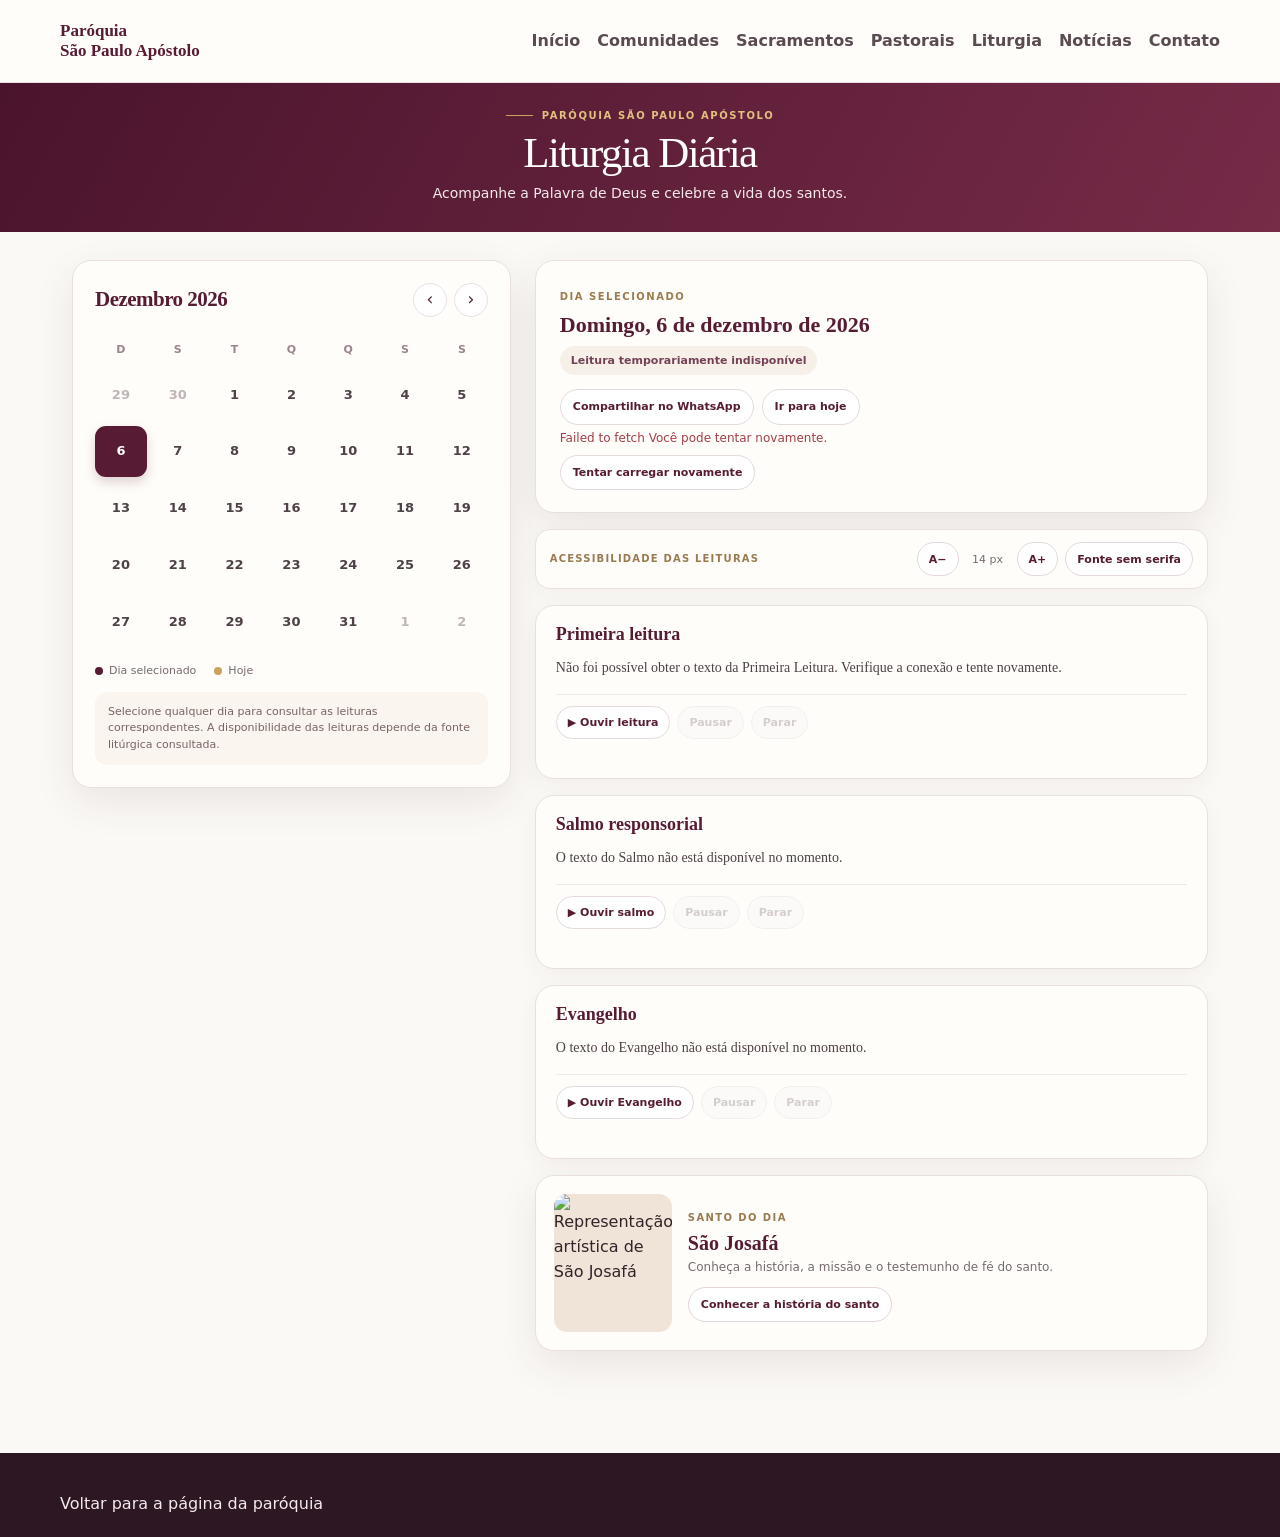
==== liturgia.html @ 3163ba96 "separado abas" ====
<!DOCTYPE html>
<html lang="pt-BR">
<head>
<meta charset="utf-8"/>
<meta content="width=device-width, initial-scale=1" name="viewport"/>
<meta content="#571c34" name="theme-color"/>
<meta content="Acompanhe a liturgia diária, as leituras e o santo do dia." name="description"/>
<title>Liturgia | Paróquia São Paulo Apóstolo</title>
<link rel="stylesheet" href="css/style.css"/>
</head>
<body>
<header class="topbar">
  <div class="container nav">
    <a aria-label="Paróquia São Paulo Apóstolo - início" class="brand" href="index.html#inicio">
      <span>Paróquia<br/>São Paulo Apóstolo</span>
    </a>
    <nav aria-label="Navegação principal" class="navlinks">
      <a href="index.html#inicio">Início</a>
      <a href="index.html#comunidades">Comunidades</a>
      <a href="index.html#sacramentos">Sacramentos</a>
      <a href="index.html#pastorais">Pastorais</a>
      <a href="liturgia.html" aria-current="page">Liturgia</a>
      <a href="index.html#noticias">Notícias</a>
      <a href="index.html#contato">Contato</a>
    </nav>
  </div>
</header>
<div aria-label="Página Liturgia" class="liturgia-page-view" id="liturgiaPageView"><section class="hero"><div class="hero-inner"><span class="eyebrow">Paróquia São Paulo Apóstolo</span><h1>Liturgia Diária</h1><p>Acompanhe a Palavra de Deus e celebre a vida dos santos.</p></div></section><div class="main-grid" id="liturgyApp">
<aside class="calendar-card"><div class="calendar-head"><h2 id="monthLabel">Novembro 2026</h2><div class="month-tools"><button aria-label="Mês anterior" class="icon-btn" id="prevMonth" type="button">‹</button><button aria-label="Próximo mês" class="icon-btn" id="nextMonth" type="button">›</button></div></div>
<div aria-label="Calendário mensal" class="calendar-grid" id="calendarGrid"></div>
<div class="calendar-legend"><span><i class="legend-dot"></i> Dia selecionado</span><span><i class="legend-dot gold"></i> Hoje</span></div>
<div class="calendar-note">Selecione qualquer dia para consultar as leituras correspondentes. A disponibilidade das leituras depende da fonte litúrgica consultada.</div>
</aside>
<section aria-live="polite" class="day-column" id="dayColumn">
<article class="day-card"><span class="date-kicker">Dia selecionado</span><div class="selected-date" id="selectedDate">Quinta-feira, 12 de novembro de 2026</div><div class="celebration" id="celebration">Carregando celebração…</div><span class="liturgical-color" id="liturgicalColor"></span><div class="toolbar"><button class="tool-btn" id="shareDay" type="button">Compartilhar no WhatsApp</button><button class="tool-btn" id="todayButton" type="button">Ir para hoje</button></div><p class="status" id="loadStatus">Buscando as leituras…</p><button class="tool-btn" id="retryLiturgia" type="button" hidden style="margin-top:8px">Tentar carregar novamente</button></article>
<div class="reading-accessibility" role="group" aria-label="Acessibilidade das leituras">
  <span class="reading-accessibility-label">Acessibilidade das leituras</span>
  <div class="reading-accessibility-controls">
    <button class="tool-btn" id="readingFontDown" type="button" aria-label="Diminuir tamanho da letra">A−</button>
    <span class="reading-size-value" id="readingFontValue" aria-live="polite">14 px</span>
    <button class="tool-btn" id="readingFontUp" type="button" aria-label="Aumentar tamanho da letra">A+</button>
    <button class="tool-btn" id="readingFontToggle" type="button" aria-pressed="false">Fonte sem serifa</button>
  </div>
</div>
<article class="reading-card" data-reading-card="first"><h3>Primeira leitura</h3><div class="reading-meta" id="firstMeta">—</div><div class="reading-text" id="firstText">Carregando texto bíblico…</div><div class="reading-audio-controls"><button class="tool-btn" type="button" data-reading-play="first">▶ Ouvir leitura</button><button class="tool-btn" type="button" data-reading-pause="first" disabled>Pausar</button><button class="tool-btn" type="button" data-reading-stop="first" disabled>Parar</button><span class="reading-audio-status" data-reading-status="first" role="status" aria-live="polite"></span></div></article>
<article class="reading-card" data-reading-card="psalm"><h3>Salmo responsorial</h3><div class="reading-meta" id="psalmMeta">—</div><div class="refrao" id="psalmRefrain">—</div><div class="reading-text" id="psalmText">—</div><div class="reading-audio-controls"><button class="tool-btn" type="button" data-reading-play="psalm">▶ Ouvir salmo</button><button class="tool-btn" type="button" data-reading-pause="psalm" disabled>Pausar</button><button class="tool-btn" type="button" data-reading-stop="psalm" disabled>Parar</button><span class="reading-audio-status" data-reading-status="psalm" role="status" aria-live="polite"></span></div></article>
<article class="reading-card" data-reading-card="gospel"><h3>Evangelho</h3><div class="reading-meta" id="gospelMeta">—</div><div class="reading-text" id="gospelText">—</div><div class="reading-audio-controls"><button class="tool-btn" type="button" data-reading-play="gospel">▶ Ouvir Evangelho</button><button class="tool-btn" type="button" data-reading-pause="gospel" disabled>Pausar</button><button class="tool-btn" type="button" data-reading-stop="gospel" disabled>Parar</button><span class="reading-audio-status" data-reading-status="gospel" role="status" aria-live="polite"></span></div></article>
<article class="saint-card" id="saintCard"><img alt="Representação artística de São Josafá" class="saint-photo" id="saintPhoto" loading="lazy" src="https://static.wixstatic.com/media/f42513_c33a4f49272a4adeb4bd2371a3a6dc2d~mv2.png/v1/fill/w_1024%2Ch_1024%2Cal_c/ChatGPT%20Image%205_11_2025%2C%2009_28_01.png"/><div><span class="saint-kicker">Santo do dia</span><h3 id="saintName">São Josafá</h3><p id="saintDescription">Conheça a história, a missão e o testemunho de fé do santo.</p><button class="saint-link" id="saintStoryButton" type="button">Conhecer a história do santo</button></div></article>
</section>
</div><div aria-hidden="true" aria-labelledby="saintDialogTitle" aria-modal="true" class="saint-dialog" id="saintDialog" role="dialog"><div class="saint-dialog-panel"><button aria-label="Fechar" class="saint-dialog-close" id="closeSaintDialog" type="button">×</button><img alt="Representação artística de São Josafá Kuncewicz" class="saint-dialog-photo" src="https://static.wixstatic.com/media/f42513_c33a4f49272a4adeb4bd2371a3a6dc2d~mv2.png/v1/fill/w_1024%2Ch_1024%2Cal_c/ChatGPT%20Image%205_11_2025%2C%2009_28_01.png"/><span class="saint-kicker">Santo do dia · 12 de novembro</span><h2 id="saintDialogTitle">São Josafá Kuncewicz</h2><p class="saint-dialog-subtitle">Bispo e mártir da unidade da Igreja · c. 1580–1623</p><p>São Josafá nasceu por volta de 1580, na região da atual Ucrânia. Em 1604, ingressou no mosteiro basiliano da Santíssima Trindade, em Vilna, adotando o nome de Josafá. Foi ordenado sacerdote em 1609 e consagrado bispo em 1617.</p><p>Como pastor, dedicou sua vida à unidade dos cristãos e à comunhão com a Igreja de Roma, preservando a tradição litúrgica bizantina. Cuidava dos pobres, visitava suas comunidades e promovia a formação do clero.</p><p>Em 12 de novembro de 1623, durante uma visita pastoral a Vitebsk, foi morto por opositores. Sua morte foi reconhecida como martírio. Foi canonizado pelo Papa Pio IX em 1867.</p><div class="saint-dialog-note"><strong>Seu testemunho:</strong> São Josafá é lembrado pelo compromisso com a unidade, pela coragem diante das dificuldades e pelo serviço pastoral ao povo de Deus.</div><a class="saint-link" href="https://www.vaticannews.va/pt/santo-do-dia/11/12/s--josafa-kuncewicz--bispo-e-martir.html" rel="noopener" target="_blank">Fonte: Vatican News ↗</a></div></div></div><footer><div class="container"><a href="index.html#inicio">Voltar para a página da paróquia</a></div></footer>
<script src="js/liturgia.js"></script>
</body>
</html>
---- css/style.css ----
:root{
  --wine:#571c34; --wine-deep:#34101f; --wine-soft:#7a344f;
  --gold:#caa45c; --gold-light:#f0dcae; --cream:#f8f3ed;
  --paper:#fffdfa; --ink:#30242a; --muted:#766a70; --line:#e9dfe2;
  --shadow:0 14px 40px rgba(54,20,36,.10); --radius:20px;
  --banner: url("[data-uri]");
}
*{box-sizing:border-box}
html{scroll-behavior:smooth;scroll-padding-top:90px}
body{margin:0;background:var(--paper);color:var(--ink);font-family:Inter,Arial,Helvetica,sans-serif;line-height:1.6}
body.modal-open{overflow:hidden}
a{color:inherit;text-decoration:none}
button,input,textarea,select{font:inherit}
button{cursor:pointer}
img{max-width:100%;display:block}
.container{width:min(1160px,92%);margin-inline:auto}
.topbar{position:sticky;top:0;z-index:50;background:rgba(255,253,250,.96);backdrop-filter:blur(12px);border-bottom:1px solid var(--line)}
.nav{min-height:82px;display:flex;align-items:center;justify-content:space-between;gap:22px}
.brand{display:flex;align-items:center;gap:12px;color:var(--wine);font-weight:800;min-width:230px}
.brand img{width:48px;height:58px;object-fit:contain}
.brand span{font:700 17px/1.15 Georgia,serif}
.navlinks{display:flex;align-items:center;gap:19px;color:#594b51;font-size:13px;font-weight:700}
.navlinks a:hover{color:var(--wine-soft)}
.nav-action,.btn{display:inline-flex;align-items:center;justify-content:center;gap:8px;padding:12px 19px;border:1px solid var(--wine);border-radius:999px;background:var(--wine);color:white;font-weight:750;transition:transform .2s,background .2s}
.nav-action:hover,.btn:hover{background:var(--wine-deep);transform:translateY(-1px)}
.btn.gold{background:var(--gold);border-color:var(--gold);color:#352516}
.btn.light{background:#fff;border-color:#fff;color:var(--wine)}
.btn.outline{background:transparent;color:var(--wine)}
.menu-toggle{display:none;border:0;background:transparent;color:var(--wine);font-size:27px;padding:7px}
.hero{min-height:590px;display:flex;align-items:flex-start;position:relative;overflow:hidden;color:white;background-color:var(--wine-deep);background-image:linear-gradient(90deg,rgba(49,12,30,.98) 0%,rgba(69,19,42,.90) 33%,rgba(69,19,42,.52) 57%,rgba(69,19,42,.08) 100%),var(--banner);background-size:cover;background-position:center right;background-repeat:no-repeat}
/* Em telas muito largas, mantém a arte inteira na altura do banner e evita cortes */
@media (min-width:1500px){.hero{background-size:auto 100%;background-position:right center}}
@media (min-width:1500px) and (min-height:850px){.hero{min-height:clamp(590px,68vh,760px)}}
@media (max-width:900px){.hero{min-height:540px;background-position:62% center}.hero-content{padding:58px 0 62px}.hero-copy{max-width:590px}}
@media (max-width:600px){.hero{min-height:560px;background-position:68% center;background-size:auto 100%}.hero:before{content:"";position:absolute;inset:0;background:linear-gradient(90deg,rgba(49,12,30,.88),rgba(49,12,30,.58) 72%,rgba(49,12,30,.28));pointer-events:none}.hero-content{position:relative;z-index:1;padding:48px 0 54px}.hero h1{font-size:clamp(36px,10vw,48px);line-height:1.08}.hero p{font-size:16px}}

.hero-content{width:min(1160px,92%);margin:0 auto;padding:66px 0 70px;max-width:none}
.hero-copy{max-width:650px}
.eyebrow,.kicker{display:inline-flex;align-items:center;gap:9px;color:var(--gold-light);font-size:11px;font-weight:850;letter-spacing:.16em;text-transform:uppercase}
.eyebrow:before{content:"";width:27px;height:1px;background:var(--gold)}
.hero h1{font:clamp(40px,5.6vw,69px)/1.06 Georgia,serif;letter-spacing:-.035em;margin:18px 0 10px;max-width:700px}
.hero h1 em{font-style:normal;color:var(--gold-light)}
.hero-byline{color:#f0dcae;font:italic 17px Georgia,serif;margin:13px 0 20px}
.hero p{font-size:17px;max-width:560px;color:#f7edf1;margin:0 0 25px}
.hero-actions{display:flex;flex-wrap:wrap;gap:11px}
.mass-strip{background:var(--wine);color:#fff;padding:18px 0}
.mass-inner{display:flex;justify-content:space-between;align-items:center;gap:24px}
.mass-inner strong{font:21px Georgia,serif}
.mass-meta{display:flex;gap:30px;flex-wrap:wrap}
.mass-meta span{font-size:13px;color:#f4e9ec}
.mass-meta b{display:block;color:#fff}
section{padding:78px 0}
.section-head{text-align:center;max-width:730px;margin:0 auto 38px}
.section-head .kicker{color:var(--wine-soft)}
h2{font:clamp(30px,4vw,44px)/1.12 Georgia,serif;color:var(--wine);letter-spacing:-.025em;margin:10px 0 13px}
.section-head p,.lead{color:var(--muted);margin:0}
.soft{background:var(--cream)}
.story-grid{display:grid;grid-template-columns:1fr 1fr;gap:48px;align-items:center}
.story-photo{min-height:400px;border-radius:var(--radius);background:linear-gradient(0deg,rgba(44,12,27,.18),rgba(44,12,27,.04)),var(--banner) center/cover;box-shadow:var(--shadow)}
.story-copy p{color:var(--muted)}
.stats{display:flex;gap:24px;flex-wrap:wrap;margin-top:24px}
.stat{border-left:2px solid var(--gold);padding-left:13px}
.stat b{display:block;color:var(--wine);font:27px Georgia,serif}
.stat span{font-size:12px;color:var(--muted)}
.grid{display:grid;grid-template-columns:repeat(3,minmax(0,1fr));gap:18px;align-items:stretch}
.card{background:#fff;border:1px solid var(--line);border-radius:var(--radius);overflow:hidden;box-shadow:0 5px 22px rgba(50,20,35,.045);display:flex;flex-direction:column;min-width:0}
.community-card{height:100%;transition:transform .2s,box-shadow .2s}
.community-card:hover{transform:translateY(-4px);box-shadow:var(--shadow)}
.community-photo{height:165px;flex:0 0 165px;background:linear-gradient(0deg,rgba(53,15,33,.28),rgba(53,15,33,.03)),var(--banner) center/cover}
.card-body{padding:20px;display:flex;flex-direction:column;flex:1}
.card h3{font:22px Georgia,serif;color:var(--wine);margin:0 0 8px}
.card p{font-size:14px;color:var(--muted);margin:0 0 13px}
.card .btn-small{margin-top:auto;align-self:flex-start;border:0;border-radius:999px;padding:10px 14px;background:#f2e6e9;color:var(--wine);font-weight:800}
.feast-line{color:var(--wine-soft)!important;font-weight:750}
.news-grid{display:grid;grid-template-columns:repeat(3,minmax(0,1fr));gap:18px}
.news-image{height:180px;background:linear-gradient(135deg,#eadfcf,#b88d72);display:grid;place-items:center;color:var(--wine);font-size:42px}
.news-image.alt{background:linear-gradient(135deg,#d7c1b5,#8f5966)}
.news-image.third{background:linear-gradient(135deg,#e8d8b0,#a36f62)}
.news-card .card-body{padding:20px}
.news-card small{color:var(--wine-soft);font-weight:850;letter-spacing:.12em;text-transform:uppercase}
.news-card h3{margin-top:8px}
.pastoral-grid{display:grid;grid-template-columns:repeat(4,minmax(0,1fr));gap:14px}
.pastoral-card{padding:22px 16px;text-align:center;transition:.2s;cursor:pointer}
.pastoral-card:hover{transform:translateY(-4px);border-color:var(--gold);box-shadow:var(--shadow)}
.pastoral-icon{width:50px;height:50px;border-radius:16px;background:#f4e9e6;color:var(--wine);display:grid;place-items:center;margin:0 auto 12px;font-size:23px}
.pastoral-card h3{font:bold 15px Arial,sans-serif;margin:0 0 7px}
.pastoral-card p{font-size:12px;margin:0}
.join-box{margin-top:30px;padding:32px;background:#f0e4d7;border-radius:var(--radius);display:grid;grid-template-columns:1fr 1.2fr;gap:28px;align-items:center}
.join-box h3{font:29px Georgia,serif;color:var(--wine);margin:0 0 8px}
.join-box p{color:#6b5a51;margin:0}
.form-grid{display:grid;grid-template-columns:1fr 1fr;gap:11px}
.form-grid input,.form-grid select,.form-grid textarea{width:100%;padding:12px 13px;border:1px solid #dccdc2;background:#fff;border-radius:10px;color:var(--ink)}
.form-grid .full{grid-column:1/-1}
.prayer-grid{display:grid;grid-template-columns:repeat(3,minmax(0,1fr));gap:18px}
.prayer-card{padding:28px;text-align:center}
.prayer-icon{width:64px;height:64px;border-radius:50%;background:#f3e7e2;color:var(--wine);display:grid;place-items:center;margin:0 auto 16px;font-size:29px}
.prayer-card h3{font:23px Georgia,serif;color:var(--wine);margin:0 0 8px}
.prayer-card p{font-size:14px;color:var(--muted);margin:0 0 15px}
.support{border-radius:25px;padding:50px;color:#fff;background:linear-gradient(90deg,rgba(46,12,29,.96),rgba(75,20,45,.82) 57%,rgba(75,20,45,.4)),var(--banner) center/cover;display:flex;justify-content:space-between;align-items:center;gap:25px}
.support h2{color:white;max-width:640px}
.support p{color:#f3e7ec;max-width:620px;margin-bottom:0}
.team-grid{display:grid;grid-template-columns:repeat(3,minmax(0,1fr));gap:18px}
.person{padding:20px;text-align:center}
.person img{width:100%;height:300px;object-fit:contain;object-position:center bottom;background:#f7f1eb;border-radius:14px;margin-bottom:15px}
.person h3{font:bold 15px/1.4 Arial,sans-serif;color:var(--wine);margin:0 0 5px}
.person p{font-size:13px;color:var(--muted);margin:0}
.contact-grid{display:grid;grid-template-columns:1fr 1fr;gap:20px}
.contact-card{background:var(--cream);border-radius:18px;padding:26px}
.contact-card h3{font:24px Georgia,serif;color:var(--wine);margin:0 0 14px}
.contact-item{padding:12px 0;border-bottom:1px solid var(--line);color:var(--muted);font-size:14px}
.contact-item b{display:block;color:var(--ink)}
.map-link{display:inline-block;margin-top:16px;color:var(--wine);font-weight:800}
footer{background:#2c1722;color:#f3e9ed;padding:38px 0 20px}
.footer-top{display:flex;justify-content:space-between;gap:25px;align-items:center}
.footer-brand{display:flex;align-items:center;gap:13px}
.footer-brand img{width:48px;height:60px;object-fit:contain;background:#fff;border-radius:8px}
.footer-brand strong{font:20px Georgia,serif}
.footer-links{display:flex;gap:18px;flex-wrap:wrap;font-size:13px;color:#e4d2d9}
.copyright{border-top:1px solid #5b3b4b;margin-top:25px;padding-top:16px;color:#cbb7c0;font-size:12px}
.float-tithe{position:fixed;right:18px;bottom:18px;z-index:40;background:var(--gold);color:#3b2029;border:0;padding:13px 18px;border-radius:999px;font-weight:850;box-shadow:var(--shadow)}
.modal-backdrop{position:fixed;inset:0;z-index:100;background:rgba(22,8,16,.72);display:none;align-items:center;justify-content:center;padding:18px}
.modal-backdrop.show{display:flex}
.modal{width:min(680px,100%);max-height:90vh;overflow:auto;background:#fffdfa;border-radius:20px;padding:26px;position:relative;box-shadow:0 24px 75px rgba(0,0,0,.25)}
.modal-close{position:sticky;float:right;top:0;border:0;background:#f2e6e9;color:var(--wine);width:36px;height:36px;border-radius:50%;font-size:22px;z-index:2}
.modal h2{font-size:29px;margin-top:4px}
.modal h3{font:22px Georgia,serif;color:var(--wine);margin:20px 0 8px}
.modal p{color:var(--muted)}
.modal-photo{height:210px;border-radius:15px;background:var(--banner) center/cover;margin:14px 0 18px}
.info-grid{display:grid;grid-template-columns:1fr 1fr;gap:10px}
.info-box{background:var(--cream);padding:13px;border-radius:12px}
.info-box b{display:block;color:var(--wine);font-size:13px}
.info-box span{font-size:14px;color:var(--muted)}
.chips{display:flex;gap:8px;flex-wrap:wrap;margin:12px 0 20px}
.chip{display:inline-flex;align-items:center;gap:7px;background:#f3e7e9;color:var(--wine);border-radius:999px;padding:8px 11px;font-size:12px;font-weight:800}
.candle-stage{min-height:155px;display:grid;place-items:center;background:#f9f0e8;border-radius:15px;margin:15px 0}
.candle{width:42px;height:95px;background:linear-gradient(90deg,#ddd0c4,#fff,#d6c5b5);border-radius:8px 8px 4px 4px;position:relative;box-shadow:0 8px 16px #47301c22}
.flame{position:absolute;top:-28px;left:13px;width:16px;height:27px;background:radial-gradient(ellipse at 50% 75%,#fff5b8 0 22%,#f3a638 48%,#df5a26 72%,transparent 74%);border-radius:60% 40% 60% 40%;transform:rotate(8deg);opacity:0}
.candle.lit .flame{opacity:1;animation:flicker 1.1s infinite alternate}
@keyframes flicker{from{transform:rotate(-7deg) scale(.92)}to{transform:rotate(8deg) scale(1.08)}}
.paper-stage{height:145px;background:#f7eee7;border-radius:15px;display:grid;place-items:center;margin:15px 0;overflow:hidden}
.paper-slip{font-size:38px;transform:translateY(-70px);opacity:0}
.paper-slip.drop{animation:dropPaper 1.4s ease forwards}
@keyframes dropPaper{0%{transform:translateY(-70px);opacity:0}30%{opacity:1}100%{transform:translateY(15px);opacity:1}}
.rosary-step{background:var(--cream);border-radius:12px;padding:18px;margin:14px 0}
.rosary-step strong{color:var(--wine)}
.modal-form input,.modal-form textarea,.modal-form select{width:100%;padding:12px;margin:7px 0;border:1px solid #ddd0d2;border-radius:10px}
.modal-form textarea{min-height:100px;resize:vertical}
@media(max-width:960px){.navlinks{display:none;position:absolute;top:82px;left:0;right:0;padding:18px 4%;background:var(--paper);border-bottom:1px solid var(--line);flex-direction:column;align-items:flex-start}.navlinks.show{display:flex}.menu-toggle{display:block}.nav-action{display:none}.grid{grid-template-columns:repeat(2,minmax(0,1fr))}.pastoral-grid{grid-template-columns:repeat(3,minmax(0,1fr))}.story-grid{gap:28px}.support{padding:35px}}
@media(max-width:650px){section{padding:58px 0}.hero{min-height:540px;background-position:63% center}.hero-content{padding:52px 0}.hero p{font-size:15px}.mass-inner{align-items:flex-start;flex-direction:column;gap:8px}.mass-meta{gap:16px}.grid,.news-grid,.prayer-grid,.team-grid,.contact-grid,.story-grid,.info-grid{grid-template-columns:1fr}.community-photo{height:185px;flex-basis:185px}.pastoral-grid{grid-template-columns:repeat(2,minmax(0,1fr))}.join-box{grid-template-columns:1fr;padding:24px}.form-grid{grid-template-columns:1fr}.form-grid .full{grid-column:auto}.support{padding:28px;display:block}.footer-top{align-items:flex-start;flex-direction:column}.person img{height:280px}.float-tithe{right:12px;bottom:12px}.modal{padding:20px}.hero h1{font-size:42px}}
@media(prefers-reduced-motion:reduce){*,*::before,*::after{scroll-behavior:auto!important;animation-duration:.01ms!important;transition-duration:.01ms!important}}

/* Ajustes de agenda, horários, miniaturas e cartões de comunidades */
.mass-inner{align-items:center}
.mass-meta{flex:1;justify-content:space-around;gap:18px}
.mass-meta span{min-width:145px}
.story-photo.video-thumb{position:relative;border:0;width:100%;min-height:400px;cursor:pointer;display:flex;align-items:center;justify-content:center;flex-direction:column;gap:12px;color:#fff;background:linear-gradient(0deg,rgba(37,12,26,.78),rgba(37,12,26,.10)),var(--banner) center/cover;box-shadow:var(--shadow)}
.video-play{width:76px;height:76px;border-radius:50%;display:grid;place-items:center;background:rgba(255,255,255,.94);color:var(--wine);font-size:28px;padding-left:5px;box-shadow:0 6px 22px #0004}
.video-caption{font:26px Georgia,serif;text-shadow:0 2px 8px #0009}
.video-duration{font-size:10px;letter-spacing:.16em;background:#0008;border-radius:4px;padding:5px 8px}
.agenda-section{background:#fffdfa;padding-top:68px;padding-bottom:74px}
.agenda-heading{display:flex;align-items:flex-end;justify-content:space-between;gap:24px;margin-bottom:36px}
.agenda-heading .kicker{color:var(--gold)}
.agenda-heading h2{font-size:clamp(34px,4vw,48px);margin:8px 0}
.agenda-heading p{color:var(--muted);font-size:18px;margin:0}
.agenda-heading .btn{white-space:nowrap}
.agenda-grid{display:grid;grid-template-columns:repeat(3,minmax(0,1fr));gap:22px}
.agenda-card{background:#f8f4ee;border:1px solid #e8ded3;border-radius:28px;padding:30px 28px;min-height:340px;box-shadow:0 3px 7px #3b2c2014;display:flex;flex-direction:column}
.event-top{display:flex;align-items:center;gap:17px;margin-bottom:22px}
.event-date{width:76px;height:64px;border-radius:17px;background:#891c2b;color:white;display:flex;flex-direction:column;align-items:center;justify-content:center;line-height:1}
.event-date b{font-size:24px}.event-date span{font-size:12px;margin-top:5px}
.event-category{font-size:14px;color:#766b64;font-weight:700;letter-spacing:.03em}
.agenda-card h3{font:23px/1.25 Georgia,serif;color:#211a18;margin:0 0 2px}
.agenda-card p{margin:0}
.event-meta{font-size:16px;color:#86786e}
.event-description{font-size:15px;color:#756a62;line-height:1.55;margin-top:6px!important}
.event-link{align-self:flex-start;border:0;background:transparent;padding:0;color:#171313;font-weight:800;margin-top:auto;padding-top:22px}
.event-link:hover{color:var(--wine-soft)}
.community-address,.community-mass{font-size:13px!important;line-height:1.45;margin-bottom:8px!important}
.community-mass{color:var(--wine)!important}
@media(max-width:850px){.agenda-grid{grid-template-columns:1fr 1fr}.agenda-card{min-height:320px}.mass-inner{flex-wrap:wrap}.mass-meta{flex-basis:100%}}
@media(max-width:650px){.agenda-heading{align-items:flex-start;flex-direction:column}.agenda-heading p{font-size:15px}.agenda-grid{grid-template-columns:1fr}.agenda-card{min-height:0;padding:24px}.mass-meta{display:grid;grid-template-columns:1fr 1fr}.story-photo.video-thumb{min-height:250px}.video-caption{font-size:21px}}


/* Seção de notícias — layout editorial */
.news-section{background:#f8f5f0;padding:70px 0 76px}
.news-heading{display:flex;justify-content:space-between;align-items:flex-end;gap:28px;margin-bottom:36px}
.news-kicker{display:block;color:var(--gold);font-size:12px;font-weight:850;letter-spacing:.18em;text-transform:uppercase;margin-bottom:12px}
.news-heading h2{font-size:clamp(36px,4.1vw,52px);color:#2d2422;margin:0 0 8px}
.news-heading p{font-size:18px;color:#83766e;margin:0}
.news-all-button{white-space:nowrap;border:1px solid var(--wine);color:#261b1c;background:transparent;border-radius:999px;padding:14px 24px;font-weight:750;transition:.2s}
.news-all-button:hover{background:var(--wine);color:#fff}
.editorial-news-grid{display:grid;grid-template-columns:repeat(3,minmax(0,1fr));gap:22px}
.news-card{background:#fffdfa;border:1px solid #e8dfd7;border-radius:27px;overflow:hidden;box-shadow:0 3px 9px rgba(47,31,25,.08);display:flex;flex-direction:column;min-width:0}
.news-photo{width:100%;height:235px;object-fit:cover;display:block}
.news-card-content{padding:24px 28px 22px;display:flex;flex-direction:column;flex:1;min-height:290px}
.news-card time{font-size:14px;letter-spacing:.04em;color:var(--gold);font-weight:800;margin-bottom:13px}
.news-card h3{font:24px/1.25 Georgia,serif;color:#211a18;margin:0 0 5px}
.news-card p{font-size:16px;line-height:1.55;color:#81766f;margin:0 0 22px}
.news-read-button{align-self:flex-start;margin-top:auto;border:0;background:none;padding:8px 0 0;color:#191414;font-weight:800;font-size:15px}
.news-read-button:hover{color:var(--wine-soft)}
@media(max-width:850px){.editorial-news-grid{grid-template-columns:1fr 1fr}.news-photo{height:210px}}
@media(max-width:650px){.news-heading{align-items:flex-start;flex-direction:column}.news-heading p{font-size:15px}.news-all-button{align-self:flex-start}.editorial-news-grid{grid-template-columns:1fr}.news-photo{height:220px}.news-card-content{min-height:0;padding:20px 22px 22px}.news-card h3{font-size:22px}}

.sacraments-section{padding:76px 0;background:#fffdfa}.sacraments-heading{max-width:760px;margin-bottom:28px}.sacraments-kicker{font-size:12px;letter-spacing:.18em;text-transform:uppercase;color:var(--gold);font-weight:850}.sacraments-heading h2{font-size:clamp(36px,4vw,52px);margin:9px 0;color:#2d2422}.sacraments-heading p{font-size:18px;color:#81756d;line-height:1.55;margin:0}.sacrament-tabs{display:flex;gap:9px;flex-wrap:wrap;margin:28px 0 22px}.sacrament-tab{border:1px solid #e4d8cf;border-radius:999px;background:#f8f3ed;color:#574841;padding:10px 16px;font-weight:700;cursor:pointer}.sacrament-tab.active,.sacrament-tab:hover{background:var(--wine);border-color:var(--wine);color:white}.sacrament-feature{display:grid;grid-template-columns:1fr 1fr;min-height:390px;border-radius:26px;overflow:hidden;background:#f6f0e9;border:1px solid #e8ded5}.sacrament-copy{padding:clamp(25px,4vw,52px);display:flex;flex-direction:column;justify-content:center}.sacrament-number{color:var(--gold);font-size:12px;letter-spacing:.16em;font-weight:850}.sacrament-copy h3{font:clamp(30px,3vw,42px) Georgia,serif;margin:12px 0;color:#2b2220}.sacrament-copy>p{font-size:17px;line-height:1.6;color:#75675f}.sacrament-prep{border-left:3px solid var(--gold);padding:3px 0 3px 15px;margin:10px 0 18px}.sacrament-prep b{font-size:14px;color:#4c3732}.sacrament-prep p{font-size:15px;line-height:1.5;color:#766a62;margin:6px 0 0}.sacrament-contact{font-weight:800;color:var(--wine);text-decoration:none}.sacrament-image{min-height:390px;display:flex;align-items:flex-end;padding:24px;background-size:cover;background-position:center;position:relative}.sacrament-image:after{content:"";position:absolute;inset:0;background:linear-gradient(0deg,rgba(40,15,25,.65),transparent 60%)}.sacrament-image span{position:relative;z-index:1;color:white;font:25px Georgia,serif}.sacrament-0{background-image:url("https://images.unsplash.com/photo-1519491050282-8b6b8c7c4f8f?auto=format&fit=crop&w=1000&q=85")}.sacrament-1{background-image:url("https://images.unsplash.com/photo-1507692049790-de58290a4334?auto=format&fit=crop&w=1000&q=85")}.sacrament-2{background-image:url("https://images.unsplash.com/photo-1519689680058-324335c77eba?auto=format&fit=crop&w=1000&q=85")}.sacrament-3{background-image:url("https://images.unsplash.com/photo-1470252649378-9c29740c9fa8?auto=format&fit=crop&w=1000&q=85")}.sacrament-4{background-image:url("https://images.unsplash.com/photo-1519491050282-8b6b8c7c4f8f?auto=format&fit=crop&w=1000&q=85")}.sacrament-5{background-image:url("https://images.unsplash.com/photo-1519741497674-611481863552?auto=format&fit=crop&w=1000&q=85")}.sacrament-6{background-image:url("https://images.unsplash.com/photo-1507692049790-de58290a4334?auto=format&fit=crop&w=1000&q=85")}@media(max-width:720px){.sacrament-feature{grid-template-columns:1fr}.sacrament-image{min-height:260px;grid-row:1}.sacrament-copy{padding:25px}.sacraments-heading p{font-size:16px}}
/* Sacramentos compactos, posicionados imediatamente antes das Pastorais */
.sacraments-section{padding:42px 0 46px;background:#faf6f0}
.sacraments-heading{max-width:760px;margin-bottom:18px}
.sacraments-heading h2{font-size:clamp(28px,3vw,38px);margin:5px 0 8px}
.sacraments-heading p{font-size:15px;line-height:1.45}
.sacrament-tabs{display:flex;gap:7px;flex-wrap:nowrap;overflow-x:auto;padding:0 0 7px;margin:16px 0 14px;scrollbar-width:thin}
.sacrament-tab{white-space:nowrap;padding:8px 14px;font-size:13px;flex:0 0 auto}
.sacrament-feature{min-height:250px;max-height:290px;border-radius:20px;grid-template-columns:1.15fr .85fr}
.sacrament-copy{padding:24px 30px}
.sacrament-copy h3{font-size:clamp(25px,2.7vw,34px);margin:7px 0}
.sacrament-copy>p{font-size:14px;line-height:1.45;margin:5px 0}
.sacrament-prep{margin:7px 0 10px;padding-left:12px}
.sacrament-prep p{font-size:13px;line-height:1.4}
.sacrament-image{min-height:250px}
.sacrament-image span{font-size:21px}
@media(max-width:720px){.sacrament-feature{max-height:none;min-height:0;grid-template-columns:1fr}.sacrament-image{min-height:190px;grid-row:1}.sacrament-copy{padding:22px}}


/* Agenda e materiais: dois eventos e uma lista de três arquivos */
.agenda-grid{grid-template-columns:repeat(3,minmax(0,1fr));align-items:stretch}
.materials-card{background:#fffdfa}
.materials-header{display:flex;align-items:center;gap:14px;margin-bottom:18px}
.materials-header h3{font:23px/1.2 Georgia,serif;color:#211a18;margin:5px 0 0}
.materials-icon{width:54px;height:54px;border-radius:15px;background:#f0e4d8;color:var(--wine);display:grid;place-items:center;font-size:30px}
.materials-list{border-top:1px solid #e6ddd4}
.material-row{display:grid;grid-template-columns:24px 1fr auto;align-items:center;gap:9px;padding:17px 0;border-bottom:1px solid #e6ddd4}
.material-number{font:20px Georgia,serif;color:var(--gold)}
.material-name{font-weight:750;color:#342a27;font-size:14px}
.material-status{font-size:10px;letter-spacing:.03em;text-transform:uppercase;color:var(--wine-soft);background:#f4e9e9;border-radius:999px;padding:6px 8px;white-space:nowrap}
.materials-note{font-size:12px;line-height:1.45;color:#82766e;margin-top:auto;padding-top:16px}
@media(max-width:850px){.agenda-grid{grid-template-columns:1fr 1fr}.materials-card{grid-column:1/-1}}
@media(max-width:650px){.agenda-grid{grid-template-columns:1fr}.materials-card{grid-column:auto}}


/* Ajustes de enquadramento do banner e grade de comunidades */
.hero{
  background-size:100% 100%, auto 100%;
  background-position:center, right center;
  background-repeat:no-repeat,no-repeat;
}
#communityGrid{
  display:grid;
  grid-template-columns:repeat(4,minmax(0,1fr));
  gap:16px;
  align-items:stretch;
}
#communityGrid .community-card{min-width:0;height:100%}
#communityGrid .community-photo{
  height:auto;
  aspect-ratio:2048 / 684;
  flex:0 0 auto;
  background-size:100% 100%;
  background-position:center;
  background-repeat:no-repeat;
}
#communityGrid .card-body{padding:15px 15px 16px;gap:0}
#communityGrid .card h3{font-size:17px;line-height:1.2;margin:0 0 8px}
#communityGrid .card p{font-size:12px;line-height:1.4;margin:0 0 8px}
#communityGrid .card .btn-small{font-size:12px;padding:9px 12px;white-space:normal}
@media(max-width:900px){
  #communityGrid{grid-template-columns:repeat(2,minmax(0,1fr));gap:14px}
}
@media(max-width:520px){
  #communityGrid{grid-template-columns:repeat(2,minmax(0,1fr));gap:10px}
  #communityGrid .card-body{padding:12px 10px}
  #communityGrid .card h3{font-size:15px}
  #communityGrid .card p{font-size:11px}
  #communityGrid .card .btn-small{font-size:11px;padding:8px 10px}
}
@media(max-width:365px){
  #communityGrid{grid-template-columns:1fr}
}
/* Em telas estreitas, preservar o santo sem comprometer a leitura do banner. */
@media(max-width:650px){
  .hero{
    background-size:100% 100%, auto 100%;
    background-position:center, 78% center;
  }
}


/* Comunidades: botão discreto e hover elegante */
#communityGrid .btn-small{
  display:inline-flex;align-items:center;gap:7px;
  background:transparent;border:1px solid rgba(128,25,37,.24);
  color:#801925;border-radius:999px;padding:9px 14px;
  font-weight:600;transition:background .22s ease,color .22s ease,
  transform .22s ease,box-shadow .22s ease,border-color .22s ease;
}
#communityGrid .btn-small:hover{
  background:#801925;color:#fff;border-color:#801925;
  transform:translateY(-2px);box-shadow:0 7px 18px rgba(80,15,25,.16);
}
#communityGrid .btn-small:focus-visible{outline:3px solid #d8a743;outline-offset:3px}
/* Padronização tipográfica e cromática */
:root{--heading-color:#29221f;--body-color:#655c56;--accent-color:#c99a35;--church-wine:#801925}
h1,h2,h3,h4,.section-head h2,.sacraments-heading h2{color:var(--heading-color)}
p,.section-head p,.sacraments-heading p{color:var(--body-color)}
.kicker,.eyebrow,.sacraments-kicker{color:var(--accent-color)}
body{font-family:Inter,system-ui,-apple-system,"Segoe UI",sans-serif;color:var(--body-color);font-size:16px;line-height:1.65}
h1,h2{font-family:"Cormorant Garamond",Georgia,serif;line-height:1.08;letter-spacing:-.025em}
.section-head h2,.sacraments-heading h2{font-size:clamp(32px,4vw,48px)}
.section-head p,.sacraments-heading p{font-size:clamp(15px,1.5vw,18px)}


.support-pix{display:grid;grid-template-columns:minmax(0,1fr) 220px;align-items:center;gap:32px}
.support-copy small{display:block;margin-top:14px;color:#766b63}
.pix-qr{display:flex;flex-direction:column;align-items:center;gap:10px;text-align:center}
.qr-placeholder{width:174px;height:174px;background:#fff;border:1px solid #e8dfd4;border-radius:16px;display:flex;flex-direction:column;align-items:center;justify-content:center;gap:6px;box-shadow:0 8px 24px rgba(30,20,15,.08);color:#801925}
.qr-placeholder span{font-size:24px;font-weight:800;letter-spacing:.08em}
.qr-placeholder b{font-size:13px;letter-spacing:.12em}
.qr-placeholder small{font-size:10px;color:#8b8179}
.contact-item{position:relative;padding-left:38px;margin:16px 0}
.contact-item:before{position:absolute;left:0;top:0;width:27px;height:27px;border-radius:9px;background:#f4e8d1;color:#8b641e;display:grid;place-items:center;font-size:15px}
.contact-card:first-child .contact-item:nth-of-type(1):before{content:"⌖"}
.contact-card:first-child .contact-item:nth-of-type(2):before{content:"✝"}
.contact-card .map-link{display:inline-flex;align-items:center;gap:8px;padding:10px 14px;border-radius:999px;background:#f6eee5;color:#801925;font-weight:600}
.contact-card .map-link:before{content:"↗";font-size:16px}
.contact-grid{gap:20px}
.contact-card{border-radius:22px;padding:26px;background:#fff;border:1px solid #eee4da;box-shadow:0 8px 24px rgba(45,25,15,.045)}
@media(max-width:700px){.support-pix{grid-template-columns:1fr}.pix-qr{margin-top:12px}}


/* refinamentos */
.hero-quote{color:#fff!important;font-weight:800!important;font-style:normal;text-shadow:0 2px 18px rgba(0,0,0,.25)}
.hero h1{color:#fff!important}.hero{background-position:center right!important;background-size:cover!important}
.hero::before{background:linear-gradient(90deg,rgba(25,12,18,.78),rgba(25,12,18,.4) 48%,rgba(25,12,18,.03))!important}
.community-card .community-photo{background-size:cover!important;background-position:center!important}
#communityGrid{grid-template-columns:repeat(4,minmax(0,1fr))!important}
@media(max-width:800px){#communityGrid{grid-template-columns:repeat(2,minmax(0,1fr))!important}}
.sacrament-image{background-size:cover!important;background-position:center!important;position:relative;overflow:hidden}
.sacrament-image::before{content:"";position:absolute;inset:0;background:linear-gradient(0deg,rgba(30,15,20,.2),transparent 60%)}
.sacrament-image span{position:relative;z-index:1}
.person{cursor:pointer;overflow:hidden;transition:transform .2s,box-shadow .2s}.person:hover{transform:translateY(-3px);box-shadow:0 12px 28px #28140f1f}
.person img{width:100%;height:280px;object-fit:cover;object-position:center top}
.person-bio{display:none;padding:14px 18px;background:#faf6f0;color:#625850}.person.expanded .person-bio{display:block}
.person .person-name{font-weight:700;color:#302520}
@media(max-width:600px){.person img{height:220px}}
.prayer-live-counts{display:flex;gap:12px;flex-wrap:wrap;margin:16px 0}
.prayer-counter{background:#fff;border:1px solid #eee2d5;border-radius:14px;padding:12px 18px;min-width:150px;text-align:center}
.prayer-counter b{display:block;font-size:26px;color:#801925}.prayer-counter span{font-size:12px;color:#74675e}

/* Faixa Celebre conosco mais próxima do topo para leitura imediata */
.hero{min-height:420px!important;align-items:center!important}
.hero-content{padding-top:34px!important;padding-bottom:36px!important}
.hero-copy{max-width:650px}
.hero h1{font-size:clamp(38px,5vw,60px);line-height:1.05;margin-top:12px;margin-bottom:6px}
.hero p{margin-bottom:18px}
.mass-strip{padding:13px 0!important;position:relative;z-index:2}
.mass-inner{gap:16px!important;align-items:center!important}
.mass-inner>strong{font-size:20px;white-space:nowrap}
.mass-meta{gap:22px!important;align-items:center}
.mass-meta span{min-width:145px;font-size:12px;line-height:1.4}
.mass-meta b{font-size:13px;margin-bottom:2px}
.mass-inner>.btn{padding:10px 16px;white-space:nowrap}
@media(max-width:650px){
  .hero{min-height:440px!important;background-position:78% center!important}
  .hero-content{padding:30px 0!important}
  .mass-strip{padding:14px 0!important}
  .mass-inner{align-items:flex-start!important}
  .mass-meta{display:grid!important;grid-template-columns:1fr 1fr;gap:12px 18px!important;width:100%}
  .mass-inner>strong{font-size:19px}
}


/* Modal das pastorais padronizado: participação, apoio e coordenação */
.pastoral-modal{padding:4px 2px 8px}
.pastoral-modal-kicker{display:inline-block;color:#b28a3b;font-size:11px;font-weight:800;letter-spacing:.12em;text-transform:uppercase;margin-bottom:8px}
.pastoral-modal h2{font:700 clamp(28px,4vw,38px)/1.08 Georgia,serif;color:#30221f;margin:0 0 10px}
.pastoral-modal-intro{font-size:16px;line-height:1.55;color:#655750;margin:0 0 22px}
.pastoral-modal-section{padding:16px 0;border-top:1px solid #eadfd4}
.pastoral-modal-section h3{font-size:15px;line-height:1.3;color:#801925;font-weight:800;margin:0 0 8px}
.pastoral-modal-section p{font-size:14px;line-height:1.7;color:#625750;margin:0}
.pastoral-coordination{display:grid;grid-template-columns:1fr 1fr;gap:12px;margin-top:12px;padding:16px;background:#f8f1e9;border-radius:14px}
.pastoral-coordination div{display:flex;flex-direction:column;gap:5px}
.pastoral-coordination span{font-size:11px;text-transform:uppercase;letter-spacing:.05em;color:#8a786b}
.pastoral-coordination strong{font-size:15px;color:#392925}
@media(max-width:480px){.pastoral-coordination{grid-template-columns:1fr}}

/* Refinamentos solicitados */
.mission-gallery-layout{display:grid;grid-template-columns:minmax(0,1.65fr) minmax(270px,.8fr);gap:28px;align-items:start}.gallery-heading{margin-bottom:22px}.gallery-heading h2{margin:8px 0 10px}.gallery-heading p{max-width:650px;color:var(--muted)}
.gallery-grid{display:grid;grid-template-columns:repeat(2,minmax(0,1fr));gap:14px}.gallery-item{position:relative;padding:0;border:0;border-radius:16px;overflow:hidden;background:#eee;cursor:pointer;min-height:190px;text-align:left}.gallery-item img{width:100%;height:220px;object-fit:cover;display:block;transition:transform .35s}.gallery-item:hover img{transform:scale(1.04)}.gallery-item span{position:absolute;inset:auto 0 0;padding:28px 14px 14px;color:#fff;font-weight:700;background:linear-gradient(transparent,rgba(20,10,15,.72))}.gallery-note{display:block;color:var(--muted);font-size:11px;margin-top:12px}
.support-sticky{position:sticky;top:22px;background:var(--wine);color:#fff;border-radius:24px;padding:30px;box-shadow:var(--shadow)}.support-sticky h2{color:#fff;margin:10px 0}.support-sticky p,.support-sticky small{color:#f2e6eb}.support-sticky .pix-qr{margin:22px 0}.support-sticky .btn{width:100%;justify-content:center;background:var(--gold);color:var(--wine-deep);border:0}
.profile-modal{text-align:center}.profile-modal-photo{width:min(100%,300px);height:300px;object-fit:cover;border-radius:18px;margin:0 auto 20px;display:block}.profile-modal .eyebrow{color:var(--gold);font-weight:800;letter-spacing:.08em;text-transform:uppercase;font-size:12px}.profile-modal h2{margin:8px 0 14px}.profile-modal p{max-width:650px;margin:auto;line-height:1.75}.gallery-modal-image{width:100%;max-height:65vh;object-fit:contain;border-radius:16px;background:#f5f1ed}.person{cursor:pointer;transition:transform .2s,box-shadow .2s}.person:hover{transform:translateY(-4px);box-shadow:var(--shadow)}
@media(max-width:850px){.mission-gallery-layout{grid-template-columns:1fr}.support-sticky{position:relative;top:auto}.gallery-item img{height:190px}}
@media(max-width:600px){.gallery-grid{gap:9px}.gallery-item{min-height:145px}.gallery-item img{height:150px}.gallery-item span{font-size:12px;padding:22px 10px 10px}.hero{background-position:68% center;background-size:cover}.hero:before{content:"";position:absolute;inset:0;background:linear-gradient(90deg,rgba(30,10,20,.72),rgba(30,10,20,.25))}.hero-content{position:relative;z-index:1}.hero h1{max-width:95%;font-size:clamp(34px,9vw,44px);line-height:1.08}.hero p{max-width:95%;text-shadow:0 1px 8px rgba(0,0,0,.25)}}


/* Pop-ups de perfis e notícias */
.profile-modal{display:grid;grid-template-columns:minmax(160px, .8fr) minmax(0,1.4fr);gap:22px;align-items:start;margin-top:12px}
.profile-modal img{width:100%;max-height:360px;object-fit:cover;border-radius:14px;background:#f3eee8}
.profile-modal h3{margin:0 0 8px;font-size:clamp(20px,3vw,28px);color:var(--ink,#251c1a)}
.profile-modal .profile-role{font-weight:700;color:var(--gold,#a8874a);margin:0 0 16px}
.news-modal-image{width:100%;max-height:300px;object-fit:cover;border-radius:14px;margin:8px 0 18px}
.person{cursor:pointer;transition:transform .2s,box-shadow .2s}.person:hover,.person:focus-visible{transform:translateY(-3px);box-shadow:0 12px 28px #00000018;outline:2px solid var(--gold,#a8874a);outline-offset:3px}
@media(max-width:600px){.profile-modal{grid-template-columns:1fr;gap:14px}.profile-modal img{max-height:260px;object-position:center 25%}}

/* gallery-seven-photos */
#apoie .gallery-grid{grid-template-columns:repeat(4,minmax(0,1fr))}
#apoie .gallery-item{overflow:hidden;position:relative}
#apoie .gallery-item img{width:100%;height:190px;object-fit:cover;display:block;transition:transform .35s ease}
#apoie .gallery-item:hover img{transform:scale(1.04)}
@media(max-width:900px){#apoie .gallery-grid{grid-template-columns:repeat(2,minmax(0,1fr))}}
@media(max-width:520px){#apoie .gallery-grid{grid-template-columns:1fr 1fr}#apoie .gallery-item img{height:140px}}

/* baptism-image-enhancement */
.sacrament-image{position:relative;overflow:hidden}
.sacrament-image .baptism-feature-img{position:absolute;inset:0;width:100%;height:100%;object-fit:cover;object-position:center;display:block}
.sacrament-image:has(.baptism-feature-img)::before{content:"";position:absolute;inset:0;background:linear-gradient(0deg,rgba(20,15,10,.5),transparent 45%);z-index:1}
.sacrament-image:has(.baptism-feature-img) span{position:absolute;z-index:2;bottom:1.25rem;left:1.25rem;color:white}

/* site-enhancements-2026 */
.nav-action{position:relative;isolation:isolate;overflow:visible}.nav-action::after{content:"";position:absolute;inset:-5px;border-radius:999px;border:1px solid rgba(210,168,74,.75);opacity:0;pointer-events:none;animation:titheGlow 4.8s ease-in-out infinite}.tithe-heart{font-size:1.12em;margin-right:5px;display:inline-block;animation:heartBeat 2.8s ease-in-out infinite}
@keyframes titheGlow{0%,68%,100%{opacity:0;transform:scale(.96);box-shadow:0 0 0 transparent}78%{opacity:.9;transform:scale(1.04);box-shadow:0 0 18px rgba(218,177,78,.4)}88%{opacity:.35;transform:scale(1.01)}}@keyframes heartBeat{0%,100%{transform:scale(1)}8%{transform:scale(1.18)}16%{transform:scale(1)}24%{transform:scale(1.12)}32%{transform:scale(1)}}
.mass-strip{padding:25px 0;background:linear-gradient(135deg,#4b2034,#6d3049)}.mass-inner{align-items:flex-start;gap:22px}.mass-inner>strong{font-size:25px;min-width:180px}.mass-meta{gap:14px;flex:1}.mass-meta span{background:rgba(255,255,255,.1);border:1px solid rgba(255,255,255,.18);border-radius:13px;padding:13px 17px;font-size:15px;min-width:190px}.mass-meta b{font-size:17px;margin-bottom:4px}
.community-modal-gallery{display:grid;grid-template-columns:repeat(3,minmax(0,1fr));gap:10px;margin:14px 0 24px}.community-modal-gallery .community-gallery-item{height:125px;border-radius:12px;background-size:cover;background-position:center;position:relative;overflow:hidden}.community-gallery-caption{font-size:12px;color:#76666c;margin-top:7px}
.material-download{border:0;background:#f2e6e9;color:var(--wine);padding:9px 13px;border-radius:999px;font-weight:800;cursor:pointer;white-space:nowrap}.material-download:hover{background:var(--wine);color:#fff}
.contact-section{background:#f8f3ed;padding:75px 0}.contact-layout{display:grid;grid-template-columns:.9fr 1.1fr;gap:45px;align-items:start}.contact-copy h2{font:clamp(30px,4vw,44px)/1.1 Georgia,serif;color:var(--wine);margin:12px 0}.contact-copy p{color:#6e6265;line-height:1.7}.contact-note{margin-top:24px;padding:16px;border-radius:13px;background:#fff;border:1px solid #eadfdb;color:#78666d;font-size:13px;line-height:1.5}
.contact-form{background:#fff;border:1px solid #eadfdb;border-radius:20px;padding:25px;box-shadow:0 12px 35px rgba(64,28,42,.06);display:grid;gap:15px}.contact-form label{display:grid;gap:7px;color:var(--wine);font-weight:750;font-size:13px}.contact-form input,.contact-form textarea{width:100%;border:1px solid #ded2d2;border-radius:10px;padding:13px 14px;font:inherit;color:#35252c;background:#fffdfa}.contact-form textarea{resize:vertical}#contactFeedback{margin:0;font-size:13px;color:var(--wine)}
.whatsapp-float{position:fixed;right:20px;bottom:20px;z-index:45;width:58px;height:58px;border-radius:50%;display:grid;place-items:center;background:#25d366;color:#fff;text-decoration:none;font-size:27px;font-weight:900;box-shadow:0 8px 25px rgba(0,0,0,.22);border:3px solid white}.whatsapp-float:hover{transform:translateY(-3px) scale(1.04)}
@media(max-width:720px){.mass-inner{display:block}.mass-inner>strong{display:block;margin-bottom:14px}.mass-meta{display:grid;grid-template-columns:1fr 1fr}.mass-meta span{min-width:0;padding:12px;font-size:13px}.mass-meta b{font-size:15px}.contact-layout{grid-template-columns:1fr;gap:24px}.community-modal-gallery{grid-template-columns:repeat(2,minmax(0,1fr))}.community-modal-gallery .community-gallery-item{height:115px}}

/* contact-layout-optimization */
#contato .contact-grid-unified{display:grid;grid-template-columns:1fr 1fr;gap:24px;align-items:stretch}
#contato .contact-info-card,#contato .contact-form-card{padding:28px;border-radius:20px;background:#fff;border:1px solid rgba(100,55,70,.12);box-shadow:0 12px 32px rgba(55,25,38,.06)}
#contato .contact-info-card h3{display:flex;align-items:center;gap:10px}
#contato .contact-icon{width:35px;height:35px;border-radius:11px;background:#f3e7e9;color:var(--wine);display:grid;place-items:center;font-size:20px}
#contato .contact-socials{display:flex;align-items:center;gap:10px;margin-top:22px;padding-top:18px;border-top:1px solid #eee4e5}
#contato .contact-socials span{font-size:13px;font-weight:700;color:#75636b;margin-right:auto}
#contato .contact-socials a{width:35px;height:35px;border-radius:50%;display:grid;place-items:center;background:#f3e7e9;color:var(--wine);font-weight:800;text-decoration:none}
#contato .contact-form-card .section-head{margin-bottom:18px}
#contato .contact-form-card .section-head h2{font-size:clamp(25px,3vw,34px);margin:7px 0}
#contato .contact-form-inline{padding:0;border:0;box-shadow:none;display:grid;grid-template-columns:1fr 1fr;gap:12px}
#contato .contact-form-inline .message-field{grid-column:1/-1}
#contato .contact-form-inline button{justify-self:start}
@media(max-width:760px){#contato .contact-grid-unified{grid-template-columns:1fr}#contato .contact-form-inline{grid-template-columns:1fr}#contato .contact-form-inline .message-field{grid-column:auto}}

/* mass-strip-clean-typography */
#missas .mass-meta{gap:30px!important;align-items:center!important}
#missas .mass-meta span{background:transparent!important;border:0!important;border-radius:0!important;box-shadow:none!important;padding:0 24px 0 0!important;min-width:0!important;font-size:16px!important;line-height:1.45!important;color:#fff!important}
#missas .mass-meta b{font-size:17px!important;font-weight:800!important;margin:0 0 5px!important;letter-spacing:.01em}
#missas .mass-meta span+span{border-left:0!important;padding-left:0!important}
@media(max-width:900px){#missas .mass-meta{gap:15px!important}#missas .mass-meta span{padding-right:12px!important;font-size:15px!important}#missas .mass-meta span+span{padding-left:0!important}}
@media(max-width:650px){#missas .mass-meta{gap:12px!important}#missas .mass-meta span,#missas .mass-meta span+span{border:0!important;padding:0!important;font-size:15px!important}#missas .mass-meta b{font-size:16px!important}}

/* prayer-activity-and-pix-ui */
.modal.prayer-modal-wide{width:min(1000px,100%);max-height:92vh}
.prayer-modal-layout{display:grid;grid-template-columns:minmax(0,1.12fr) minmax(270px,.88fr);gap:24px;align-items:start}
.prayer-main-panel{min-width:0}
.prayer-activity-panel{background:#f7f1ec;border:1px solid #eadfd7;border-radius:16px;padding:18px;position:sticky;top:8px}
.prayer-activity-head{display:flex;align-items:center;justify-content:space-between;gap:12px;margin-bottom:14px}
.prayer-activity-head h3{font:20px Georgia,serif;color:var(--wine);margin:0}
.prayer-activity-count{background:#7a273b;color:#fff;border-radius:999px;padding:5px 10px;font-size:12px;font-weight:800;white-space:nowrap}
.prayer-activity-list{display:grid;gap:9px;max-height:300px;overflow:auto}
.prayer-activity-item{display:flex;align-items:center;gap:10px;padding:11px 12px;background:#fff;border:1px solid #eee2dc;border-radius:12px}
.prayer-activity-symbol{width:34px;height:34px;display:grid;place-items:center;border-radius:10px;background:#f5e8df;font-size:18px;flex:0 0 auto}
.prayer-activity-person{min-width:0;flex:1}
.prayer-activity-person strong{display:block;color:#3d3031;font-size:13px;overflow-wrap:anywhere}
.prayer-activity-person small{display:block;color:#867a78;font-size:11px;margin-top:2px}
.prayer-activity-time{font-size:12px;font-weight:800;color:#8a5c20;white-space:nowrap}
.prayer-activity-empty{padding:16px;background:rgba(255,255,255,.7);border:1px dashed #d8c8bf;border-radius:12px;color:#817472;font-size:13px;text-align:center}
.prayer-pix-box{margin-top:18px;padding:15px;border:1px solid #ead9c4;border-radius:14px;background:#fffaf2;display:flex;align-items:center;gap:14px}
.prayer-pix-code{width:104px;height:104px;flex:0 0 104px;background:#fff;border:1px dashed #b9a68d;border-radius:10px;display:grid;place-items:center;text-align:center;color:#795b32;padding:8px}
.prayer-pix-code strong{font-size:14px;letter-spacing:.1em}
.prayer-pix-code small{font-size:9px;line-height:1.2}
.prayer-pix-copy strong{display:block;color:#563d2c;font-size:14px}
.prayer-pix-copy p{font-size:12px;line-height:1.45;margin:4px 0 0}
.prayer-modal-layout .modal-form{margin-top:14px}
.prayer-modal-layout .modal-form input,.prayer-modal-layout .modal-form textarea,.prayer-modal-layout .modal-form select{box-sizing:border-box}
@media(max-width:760px){
 .modal.prayer-modal-wide{width:100%;padding:22px 18px}
 .prayer-modal-layout{grid-template-columns:1fr;gap:17px}
 .prayer-activity-panel{position:static}
 .prayer-activity-list{max-height:210px}
}

/* fixed-homepage-hero */
#inicio.hero{position:relative;isolation:isolate;overflow:hidden;background:#4a1027!important;background-image:none!important;min-height:500px}
#inicio .hero-fixed-art{position:absolute;inset:0;z-index:0;background-size:cover;background-position:center center;background-repeat:no-repeat}
#inicio .hero-fixed-art::after{content:"";position:absolute;inset:0;background:linear-gradient(90deg,rgba(57,8,29,.24) 0%,rgba(57,8,29,.10) 42%,rgba(57,8,29,0) 68%)}
#inicio.hero::before{display:none!important}
#inicio .hero-content{position:relative;z-index:2}
#inicio .hero-copy{max-width:590px}
@media(max-width:900px){
 #inicio.hero{min-height:470px}
 #inicio .hero-fixed-art{background-position:58% center}
 #inicio .hero-fixed-art::after{background:linear-gradient(90deg,rgba(57,8,29,.45),rgba(57,8,29,.20) 62%,transparent)}
}
@media(max-width:650px){
 #inicio.hero{min-height:560px}
 #inicio .hero-fixed-art{background-size:auto 100%;background-position:68% center}
 #inicio .hero-fixed-art::after{background:linear-gradient(90deg,rgba(57,8,29,.72),rgba(57,8,29,.52) 65%,rgba(57,8,29,.18))}
 #inicio .hero-content{padding-top:48px;padding-bottom:45px}
 #inicio .hero-copy{max-width:100%}
}

/* prayer-popup-cleanup */
#modalContent .prayer-modal-layout{grid-template-columns:minmax(0,1.08fr) minmax(290px,.92fr);gap:28px}
#modalContent .prayer-form-feedback{min-height:22px;margin:12px 0 0;color:var(--wine);font-size:13px}
#modalContent .prayer-main-panel{padding-right:4px}
#modalContent .prayer-main-panel .modal-form{margin-top:18px}
#modalContent .prayer-main-panel .modal-form .btn{margin-top:8px}
#modalContent .prayer-activity-panel{min-height:170px}
#modalContent .prayer-activity-item{min-width:0}
#modalContent .prayer-activity-person small{overflow-wrap:anywhere;line-height:1.35}
@media(max-width:760px){
 #modalContent .prayer-modal-layout{grid-template-columns:1fr;gap:18px}
 #modalContent .prayer-main-panel{padding-right:0}
}

/* mass-schedule-final-refinement */
#missas .mass-inner{justify-content:flex-start!important;gap:48px!important}
#missas .mass-left{flex:1 1 auto!important;max-width:calc(100% - 270px);gap:24px!important}
#missas .mass-meta{flex:0 1 900px!important;justify-content:flex-start!important;gap:38px!important;margin-left:0!important}
#missas .mass-meta span{flex:0 1 auto!important;min-width:160px!important;padding:0!important;margin:0!important;font-size:16px!important;font-weight:400!important;line-height:1.5!important;color:#f4e9ec!important}
#missas .mass-meta b{font-size:16px!important;font-weight:500!important;letter-spacing:0!important;margin:0 0 4px!important;color:#fff!important}
#missas .mass-community-link{margin-left:auto!important;flex:0 0 auto!important}
@media(max-width:900px){
 #missas .mass-inner{gap:22px!important}
 #missas .mass-left{max-width:none!important}
 #missas .mass-meta{gap:20px!important}
 #missas .mass-meta span{min-width:130px!important}
}
@media(max-width:650px){
 #missas .mass-inner{gap:16px!important}
 #missas .mass-left{width:100%;align-items:flex-start}
 #missas .mass-meta{gap:14px!important}
 #missas .mass-meta span{min-width:0!important}
 #missas .mass-meta b{font-weight:500!important}
}

/* latest-interface-polish */
/* Faixa fina de horários, imediatamente abaixo do menu */
#missas.mass-ribbon{position:relative;z-index:48;background:#f7f0e9;border-top:1px solid rgba(112,35,55,.10);border-bottom:1px solid rgba(112,35,55,.12);padding:8px 0;color:#642033;font-size:13px;line-height:1.35}
.mass-ribbon-inner{display:flex;align-items:center;justify-content:center;gap:14px;flex-wrap:wrap}
.mass-ribbon-inner strong{font-weight:700;color:#6f1f34}
.mass-ribbon-divider{color:#ba8a3d;font-weight:500}
@media(max-width:600px){#missas.mass-ribbon{padding:8px 0;font-size:11.5px}.mass-ribbon-inner{gap:6px 9px}.mass-ribbon-divider{display:none}.mass-ribbon-inner span:last-child{flex-basis:100%;text-align:center}}
/* Traço de seleção sob cada item do menu */
#navLinks a{position:relative;text-decoration:none;transition:color .2s ease}
#navLinks a::after{content:"";position:absolute;left:0;right:0;bottom:-5px;height:2px;border-radius:2px;background:#c9963a;transform:scaleX(0);transform-origin:left center;transition:transform .22s ease}
#navLinks a:hover::after,#navLinks a:focus-visible::after{transform:scaleX(1)}
#navLinks a:hover,#navLinks a:focus-visible{color:#8b3348}
#navLinks a:focus-visible{outline:2px solid rgba(201,150,58,.35);outline-offset:6px}
/* Versículo com duas linhas definidas */
#inicio .hero-quote{display:inline-flex!important;flex-direction:column;gap:0;white-space:normal}
#inicio .hero-quote span{display:block;white-space:nowrap}
#inicio .hero-copy h1{line-height:1.12}
/* Brilho cálido e sutil passando pela região do santo */
#inicio .hero-fixed-art{overflow:hidden}
#inicio .hero-fixed-art::before{content:"";position:absolute;inset:0;pointer-events:none;z-index:1;opacity:0;background:
  radial-gradient(ellipse 18% 48% at 76% 46%,rgba(255,232,166,.38) 0%,rgba(255,218,135,.16) 34%,transparent 75%),
  linear-gradient(112deg,transparent 58%,rgba(255,237,190,.18) 67%,transparent 76%);
  mix-blend-mode:screen;animation:saintSoftShine 8s ease-in-out infinite}
@keyframes saintSoftShine{0%,58%,100%{opacity:0;transform:translateX(-3%)}68%{opacity:.60;transform:translateX(0)}80%{opacity:.20;transform:translateX(3%)}}
@media(prefers-reduced-motion:reduce){#inicio .hero-fixed-art::before{animation:none;opacity:.10}}
/* Pop-ups de oração: campos e painel lateral alinhados em dois eixos */
#modalContent .prayer-modal-layout{display:grid;grid-template-columns:minmax(0,1.05fr) minmax(290px,.95fr);gap:28px;align-items:start}
#modalContent .prayer-main-panel{display:flex;flex-direction:column;align-items:stretch;min-width:0}
#modalContent .prayer-main-panel h2{margin:0 0 8px;line-height:1.15}
#modalContent .prayer-main-panel>p:first-of-type{margin:0 0 14px;min-height:48px;line-height:1.55}
#modalContent .prayer-main-panel .modal-form{display:grid;gap:11px;margin:0}
#modalContent .prayer-main-panel .modal-form input,
#modalContent .prayer-main-panel .modal-form textarea,
#modalContent .prayer-main-panel .modal-form select{box-sizing:border-box;width:100%;margin:0;min-height:48px}
#modalContent .prayer-main-panel .modal-form textarea{min-height:118px}
#modalContent .prayer-main-panel .modal-form .btn{justify-self:start;margin-top:3px}
#modalContent .prayer-activity-panel{position:static;align-self:start;margin-top:0;min-width:0}
#modalContent .prayer-activity-head{min-height:30px;align-items:center}
#modalContent .prayer-activity-list{min-height:66px}
#modalContent .prayer-activity-item{align-items:center}
@media(max-width:760px){#modalContent .prayer-modal-layout{grid-template-columns:1fr;gap:18px}#modalContent .prayer-main-panel>p:first-of-type{min-height:0}}
/* Botão flutuante com o símbolo oficial reconhecível do WhatsApp */
.whatsapp-float{display:grid;place-items:center;width:60px;height:60px;border-radius:50%;background:#25D366;border:3px solid #fff;color:#fff;box-shadow:0 8px 25px rgba(0,0,0,.22);transition:transform .2s ease,box-shadow .2s ease}
.whatsapp-float:hover{transform:translateY(-3px) scale(1.05);box-shadow:0 10px 28px rgba(0,0,0,.28)}
.whatsapp-float svg{width:32px;height:32px;display:block;fill:currentColor}

/* modal-top-alignment-mass-ribbon-and-content-polish */
/* Modal de oração: as duas colunas começam rigorosamente no mesmo topo */
.modal:has(#modalContent .prayer-modal-layout){position:relative}
.modal:has(#modalContent .prayer-modal-layout) .modal-close{position:absolute;top:14px;right:14px;float:none}
#modalContent .prayer-modal-layout{clear:both;display:grid;grid-template-columns:minmax(0,1.05fr) minmax(290px,.95fr);align-items:start!important;gap:28px;margin:0!important;padding:0!important}
#modalContent .prayer-main-panel,
#modalContent .prayer-activity-panel{align-self:start!important;margin-top:0!important;transform:none!important}
#modalContent .prayer-main-panel{padding-top:0!important}
#modalContent .prayer-main-panel h2{margin-top:0!important;padding-right:42px}
#modalContent .prayer-activity-panel{position:static!important}
@media(max-width:760px){
 #modalContent .prayer-modal-layout{grid-template-columns:1fr;gap:18px}
 #modalContent .prayer-main-panel h2{padding-right:42px}
}
/* Faixa dos horários: maior, com hierarquia tipográfica mais confortável */
#missas.mass-ribbon{font-size:15px!important;padding:10px 0!important}
#missas .mass-ribbon-inner{gap:16px!important}
#missas .mass-ribbon-inner strong{font-weight:650!important}
@media(max-width:600px){#missas.mass-ribbon{font-size:13px!important}}

/* materials-three-at-a-time-carousel */
.materials-list{min-height:166px;overflow:hidden;transition:opacity .18s ease,transform .18s ease}
.materials-list.materials-exiting{opacity:0;transform:translateY(-14px)}
.materials-list.materials-entering{opacity:0;transform:translateY(14px)}
.materials-row-extra[hidden],.material-row-extra[hidden]{display:none!important}
.materials-carousel-controls{display:flex;align-items:center;justify-content:space-between;gap:12px;margin-top:10px}
.materials-toggle{display:inline-flex;align-items:center;justify-content:center;gap:9px;margin:0;padding:9px 15px;border:1px solid rgba(128,25,37,.2);border-radius:999px;background:#f8f1eb;color:var(--wine);font-weight:700;font-size:12px;transition:background .2s ease,color .2s ease,border-color .2s ease}
.materials-toggle:hover{background:var(--wine);border-color:var(--wine);color:#fff}
.materials-toggle span{font-size:17px;line-height:1}
.materials-page-indicator{font-size:11px;color:#8b7a72;font-weight:700;white-space:nowrap}
.materials-card .materials-note{margin-top:10px;padding-top:0}
@media(prefers-reduced-motion:reduce){.materials-list{transition:none}}

/* parish-experience-visual-system */
/* Header compacto e indicador contínuo de leitura */
header.topbar{transition:box-shadow .25s ease,background .25s ease}
header.topbar.is-scrolled{box-shadow:0 7px 24px rgba(42,16,30,.10);background:rgba(255,253,250,.985)}
header.topbar.is-scrolled .nav{min-height:68px;transition:min-height .25s ease}
header.topbar.is-scrolled .brand img{width:43px;height:50px;transition:all .25s ease}
.reading-progress-track{height:3px;width:100%;background:rgba(202,164,92,.16);position:relative;z-index:5;overflow:hidden}
#readingProgressBar{display:block;width:0;height:100%;background:linear-gradient(90deg,#a8752a,#f0dcae,#a8752a);transition:width .08s linear}

/* Faixa de horários com brilho sutil a cada cinco segundos */
#missas.mass-ribbon{position:relative;overflow:hidden}
#missas.mass-ribbon::before{content:"";position:absolute;inset:0;left:-45%;width:38%;pointer-events:none;background:linear-gradient(105deg,transparent,rgba(255,255,255,.42),transparent);transform:skewX(-18deg);animation:massRibbonShine 5s ease-in-out infinite}
@keyframes massRibbonShine{0%,62%,100%{left:-45%;opacity:0}68%{opacity:.8}86%{left:115%;opacity:.25}}

/* Menu mobile em painel lateral, com fundo e animação */
.mobile-nav-backdrop{position:fixed;inset:0;z-index:85;background:rgba(28,10,20,.48);border:0;opacity:0;visibility:hidden;transition:opacity .28s ease,visibility .28s ease;padding:0}
.mobile-nav-backdrop.show{opacity:1;visibility:visible}
@media(max-width:960px){
  .topbar .nav{position:relative}
  .menu-toggle{display:grid!important;place-items:center;width:44px;height:44px;border-radius:50%;background:#f6edf0!important;position:relative;z-index:120;font-size:27px;line-height:1}
  #navLinks.navlinks{position:fixed!important;top:0!important;right:0!important;left:auto!important;bottom:0!important;width:min(86vw,360px)!important;height:100dvh!important;max-height:100dvh!important;display:flex!important;flex-direction:column!important;align-items:stretch!important;justify-content:flex-start!important;gap:3px!important;padding:105px 26px 32px!important;background:#fffdfa!important;border-left:1px solid rgba(87,28,52,.12);box-shadow:-18px 0 55px rgba(36,12,25,.18);z-index:110!important;overflow-y:auto!important;transform:translateX(105%);opacity:0;visibility:hidden;transition:transform .32s cubic-bezier(.2,.75,.2,1),opacity .25s ease,visibility .32s ease;color:var(--wine)}
  #navLinks.navlinks.show{transform:translateX(0);opacity:1;visibility:visible}
  #navLinks a{font-size:16px!important;font-weight:650!important;padding:14px 0!important;border-bottom:1px solid #f0e7e9}
  #navLinks a::after{bottom:7px!important;right:auto!important;width:36px!important}
  body.mobile-nav-open{overflow:hidden}
  .nav-action{display:none!important}
}
@media(max-width:600px){
  .mass-ribbon-inner{flex-direction:column;align-items:center}
}

/* Feedback tátil discreto e hover refinado */
button,.btn,.btn-small,.nav-action{transition:transform .18s ease,box-shadow .2s ease,background-color .2s ease,border-color .2s ease,color .2s ease}
button:active,.btn:active,.btn-small:active,.nav-action:active,.interaction-pressed{transform:scale(.975)!important}
.interaction-clicked{filter:brightness(.96)}
.card,.agenda-card,.news-card,.community-card,.person{transition:transform .24s ease,box-shadow .24s ease,border-color .24s ease}
.card:hover,.agenda-card:hover,.news-card:hover,.person:hover{box-shadow:0 16px 34px rgba(54,20,36,.11);border-color:rgba(202,164,92,.45)}
@media(hover:hover){
  #communityGrid .community-card:hover,.pastoral-card:hover,.agenda-card:hover,.news-card:hover,.person:hover{transform:translateY(-3px)}
  .btn:hover,.btn-small:hover,.nav-action:hover{box-shadow:0 8px 20px rgba(54,20,36,.13)}
}

/* Entrada suave das seções quando entram na área visível */
.scroll-reveal{opacity:0;transform:translateY(22px);transition:opacity .65s ease,transform .65s cubic-bezier(.2,.7,.2,1);transition-delay:var(--reveal-delay,0ms)}
.scroll-reveal.is-visible{opacity:1;transform:translateY(0)}
@media(prefers-reduced-motion:reduce){.scroll-reveal{opacity:1;transform:none;transition:none}}

/* Pop-ups simplificados: conteúdo direto, sem painéis expansíveis */
.profile-modal-complete{display:grid;grid-template-columns:170px minmax(0,1fr);gap:23px;align-items:start}
.profile-modal-complete>img{width:100%;height:210px;object-fit:contain;background:#f7f1eb;border-radius:16px}
.profile-modal-content h2{font-size:27px;margin:7px 0}
.profile-bio-visible{margin-top:15px;padding-top:13px;border-top:1px solid #eadfe2}
.profile-bio-visible h3,.community-modal-section h3{font-size:14px;line-height:1.35;color:var(--wine);font-weight:800;margin:0 0 8px}
.profile-bio-visible p,.community-modal-section p{margin:0;color:#625750;line-height:1.65;font-size:14px}
.community-modal-cover{height:190px}
.community-highlight-row{display:grid;grid-template-columns:1fr 1fr;gap:10px;margin:12px 0 18px}
.community-highlight-row span{padding:12px 14px;background:var(--cream);border-radius:12px;color:var(--muted);font-size:13px}
.community-highlight-row b{display:block;color:var(--wine);font-size:12px;margin-bottom:4px}
.community-modal-section{padding:15px 0;border-top:1px solid #eadfe2}
.community-modal-section .info-grid{padding:0;margin-top:10px}
.community-modal-section .community-modal-gallery{margin:12px 0 4px}
@media(max-width:600px){.profile-modal-complete{grid-template-columns:1fr}.profile-modal-complete>img{width:115px;height:135px}.community-highlight-row{grid-template-columns:1fr}}

/* Foto circular do coordenador da pastoral */
.pastoral-coordinator-profile{display:flex;align-items:center;gap:14px;padding:15px;background:#f8f3ed;border:1px solid #eee2db;border-radius:15px;margin:16px 0}
.coordinator-photo-upload{display:flex;flex-direction:column;align-items:center;gap:5px;cursor:pointer;flex:0 0 86px}
.coordinator-avatar{width:64px;height:64px;border-radius:50%;display:grid;place-items:center;background:#eadfe2;color:var(--wine);border:2px solid #d7bd8b;font-size:24px;font-weight:700;background-position:center;background-size:cover}
.coordinator-avatar.has-photo{color:transparent}
.coordinator-photo-caption{font-size:10px;color:var(--wine-soft);font-weight:700}
#pastoralCoordinatorPhoto{position:absolute;width:1px;height:1px;opacity:0;pointer-events:none}
.coordinator-name-block{display:flex;flex-direction:column;gap:4px}
.coordinator-name-block span{font-size:12px;color:var(--muted)}
.coordinator-name-block strong{font-size:16px;color:var(--wine)}

/* Calendário paroquial interativo */
.modal:has(.calendar-modal){width:min(900px,100%)}
.calendar-modal{display:grid;grid-template-columns:minmax(0,1fr) minmax(230px,.78fr);gap:20px}
.calendar-modal-heading{grid-column:1/-1}
.calendar-modal-heading h2{margin:5px 0}
.calendar-modal-heading p{margin:0}
.calendar-board{background:#faf6f0;border:1px solid #eee2d8;border-radius:17px;padding:15px}
.calendar-month-nav{display:flex;justify-content:space-between;align-items:center;gap:10px;margin-bottom:16px}
.calendar-month-nav strong{text-transform:capitalize;color:var(--wine);font:20px Georgia,serif}
.calendar-month-nav button{width:34px;height:34px;border-radius:50%;border:1px solid #e5d7d8;background:#fff;color:var(--wine);font-size:22px;line-height:1}
.calendar-weekdays,.calendar-days{display:grid;grid-template-columns:repeat(7,minmax(0,1fr));gap:5px;text-align:center}
.calendar-weekdays span{font-size:11px;color:#897b7c;font-weight:800;padding:6px 0}
.calendar-day{height:42px;border:0;border-radius:10px;background:transparent;color:#51434a;position:relative;font-size:13px}
.calendar-day:hover{background:#efe3e5}
.calendar-day.has-event{background:#fff;border:1px solid #dfcda8;color:var(--wine);font-weight:800}
.calendar-day.has-event i{position:absolute;width:5px;height:5px;border-radius:50%;background:var(--gold);bottom:5px;left:50%;transform:translateX(-50%)}
.calendar-day.is-selected{background:var(--wine);color:#fff}
.calendar-day.is-selected i{background:#fff}
.calendar-day-empty{pointer-events:none}
.calendar-event-detail{min-width:0;display:flex;align-items:stretch}
.calendar-selected-empty,.calendar-selected-event{width:100%;align-self:stretch;background:#fff;border:1px solid #eadfe2;border-radius:16px;padding:18px}
.calendar-selected-empty{display:grid;place-items:center;text-align:center;color:var(--muted);font-size:13px;line-height:1.6}
.calendar-selected-event h3{font:22px Georgia,serif;color:var(--wine);margin:10px 0}
.calendar-selected-event p{font-size:13px;line-height:1.55;color:var(--muted)}
.calendar-legend{grid-column:1/-1;font-size:11px;color:var(--muted);display:flex;align-items:center;gap:7px;margin:0}
.calendar-legend span{width:8px;height:8px;border-radius:50%;background:var(--gold)}
@media(max-width:700px){.calendar-modal{grid-template-columns:1fr}.calendar-modal-heading,.calendar-legend{grid-column:auto}.calendar-day{height:38px}}

/* Terço virtual com progresso, contas clicáveis e navegação */
.modal:has(.rosary-modal){width:min(740px,100%)}
.rosary-intro{font-size:13px;color:var(--muted);margin:4px 0 14px}
.rosary-progress-track{height:7px;border-radius:20px;background:#eee3e3;overflow:hidden}
.rosary-progress-track span{display:block;height:100%;background:linear-gradient(90deg,#7a344f,#caa45c);border-radius:20px;transition:width .3s ease}
.rosary-progress-meta{display:flex;justify-content:space-between;font-size:11px;color:var(--muted);margin:7px 0 15px}
.rosary-step-enhanced{background:#f8f2eb;border:1px solid #ebdfd1;padding:22px;border-radius:17px;min-height:190px}
.rosary-step-enhanced small{color:#9a743c;font-weight:800;text-transform:uppercase;letter-spacing:.08em}
.rosary-step-enhanced h3{font-size:26px;margin:10px 0}
.rosary-step-enhanced p{font-size:15px;line-height:1.65;color:#51454a}
.rosary-beads{display:flex;flex-wrap:wrap;gap:9px;margin:18px 0 8px}
.rosary-bead{width:25px;height:25px;padding:0;border-radius:50%;border:2px solid #b58b4a;background:#fff;box-shadow:inset 0 0 0 3px #fff;transition:background .18s ease,transform .18s ease}
.rosary-bead.completed{background:#772c46;border-color:#772c46;transform:scale(1.04)}
.rosary-bead-status{font-size:11px!important;color:#876b52!important;margin:6px 0 0!important}
.rosary-navigation{display:flex;justify-content:space-between;gap:12px;margin-top:16px}
.rosary-navigation button:disabled{opacity:.4;cursor:not-allowed;transform:none!important}
.rosary-help{font-size:11px!important;margin:10px 0 0;color:var(--muted)}
@media(max-width:520px){.rosary-navigation{flex-direction:column}.rosary-navigation button{width:100%}}

/* Notícias em carrossel horizontal infinito */
.news-carousel-viewport{overflow:hidden;width:100%;position:relative}
#newsGrid.news-grid{display:flex;gap:18px;overflow-x:auto;overflow-y:hidden;scroll-snap-type:x mandatory;scrollbar-width:none;scroll-behavior:smooth;padding:4px 2px 14px}
#newsGrid.news-grid::-webkit-scrollbar{display:none}
#newsGrid .news-card{flex:0 0 calc((100% - 18px)/2);min-width:0;scroll-snap-align:start}
#newsGrid .news-card-clone{pointer-events:none}
.news-carousel-controls{display:flex;align-items:center;justify-content:space-between;gap:15px;margin-top:12px}
.news-carousel-dots{display:flex;align-items:center;gap:8px}
.news-carousel-dot{width:8px;height:8px;padding:0;border:0;border-radius:50%;background:#d9cbd0;transition:width .2s,background .2s}
.news-carousel-dot.is-active{width:22px;border-radius:10px;background:var(--wine)}
.news-carousel-arrows{display:flex;gap:8px}
.news-carousel-arrow{width:38px;height:38px;border-radius:50%;display:grid;place-items:center;background:#fff;border:1px solid #e5d8dc;color:var(--wine);font-size:25px;line-height:1;box-shadow:0 5px 15px rgba(54,20,36,.06)}
.news-carousel-arrow:hover{background:var(--wine);color:#fff}
@media(max-width:650px){#newsGrid .news-card{flex-basis:86%}}

/* Materiais: menos altura e sem observação explicativa */
.materials-card{min-height:300px!important;padding:25px 24px!important}
.materials-card .materials-header{margin-bottom:12px}
.materials-card .materials-list{min-height:0!important}
.materials-card .material-row{padding:12px 0!important}
.materials-card .materials-carousel-controls{margin-top:9px}
.materials-card .materials-note{display:none!important}

/* pastoral-coordinator-bottom-layout */
.pastoral-coordination-bottom{display:block;margin-top:24px;padding-top:18px;border-top:1px solid var(--line)}
.pastoral-coordinator-profile-bottom{display:flex;align-items:center;gap:16px;margin:0;padding:0;background:transparent;border:0}
.pastoral-coordinator-profile-bottom .coordinator-photo-upload{flex:0 0 78px;width:78px}
.pastoral-coordinator-profile-bottom .coordinator-avatar{width:68px;height:68px}
.pastoral-coordinator-profile-bottom .coordinator-name-block{gap:3px}
.pastoral-coordinator-profile-bottom .coordinator-phone{font-size:13px;color:var(--muted);margin-top:2px}

/* community-modal-order-and-coordinator */
.community-facts-section{padding-top:15px}
.community-details-grid{margin-top:10px}
.community-details-grid .info-box{min-width:0}
.community-details-grid .info-box span{display:block;line-height:1.5;margin-top:5px}
.community-coordinator-card{display:flex;align-items:center;gap:16px;margin-top:12px;padding:15px;background:#f8f3ed;border:1px solid #eee2db;border-radius:15px}
.community-coordinator-photo{display:flex;flex:0 0 82px;flex-direction:column;align-items:center;gap:6px;cursor:pointer}
.community-coordinator-avatar{width:70px;height:70px;border-radius:50%;display:grid;place-items:center;overflow:hidden;background:#eadfe2;border:2px solid #d7bd8b;background-position:center;background-size:cover}
.community-coordinator-avatar svg{width:38px;height:38px;fill:none;stroke:#8b6877;stroke-width:2.4;stroke-linecap:round;stroke-linejoin:round}
.community-coordinator-avatar.has-photo svg{display:none}
.community-coordinator-photo>span:last-of-type{font-size:10px;color:var(--wine);font-weight:750}
.community-coordinator-file{position:absolute;width:1px;height:1px;opacity:0;overflow:hidden}
.community-coordinator-info{display:flex;min-width:0;flex-direction:column;gap:3px}
.community-coordinator-info>span{font-size:12px;color:var(--muted)}
.community-coordinator-info>strong{font-size:15px;color:var(--wine);overflow-wrap:anywhere}
.community-coordinator-info .community-coordinator-contact-label{margin-top:7px}
.community-coordinator-info .community-coordinator-contact{font-size:14px;font-weight:600;color:var(--muted)}
.community-map-link{margin-top:12px}
.community-map-unavailable{margin-top:12px;font-size:12px;color:var(--muted)}
@media(max-width:600px){
  .community-details-grid{grid-template-columns:1fr}
  .community-coordinator-card{align-items:center;padding:12px}
}

/* pastoral-modal-reference-layout */
/* Layout dos pop-ups das pastorais conforme a referência enviada */
.pastoral-modal-reference-layout{padding:4px 2px 8px}
.pastoral-modal-reference-layout .pastoral-modal-intro{margin-bottom:22px}
.pastoral-modal-reference-layout .pastoral-modal-section{padding:16px 0;border-top:1px solid #eadfd4}
.pastoral-modal-reference-layout .pastoral-modal-section h3{font-family:Georgia,serif;font-size:16px;font-weight:700;color:#801925;margin:0 0 9px}
.pastoral-modal-reference-layout .pastoral-modal-section p{font-size:14px;line-height:1.72;color:#625750;margin:0}
.pastoral-coordinator-footer{display:grid;grid-template-columns:88px minmax(0,1fr);gap:16px;align-items:center;margin:18px 0 0;padding:0}
.pastoral-coordinator-photo-upload{display:block;width:84px;height:84px;position:relative;cursor:pointer}
.pastoral-coordinator-avatar{display:block;width:84px;height:84px;object-fit:cover;object-position:center;border-radius:50%;border:3px solid #fff;box-shadow:0 0 0 1px #eadfd4}
.pastoral-coordinator-photo-upload input{position:absolute;width:1px;height:1px;opacity:0;overflow:hidden;left:0;bottom:0}
.pastoral-coordinator-photo-upload:focus-within .pastoral-coordinator-avatar{outline:3px solid #b28a3b;outline-offset:3px}
.pastoral-coordinator-info-grid{display:grid;grid-template-columns:repeat(2,minmax(0,1fr));gap:10px;min-width:0}
.pastoral-coordinator-info-card{display:flex;min-height:80px;flex-direction:column;justify-content:center;gap:7px;padding:14px;border-radius:13px;background:#f8f3ed;min-width:0}
.pastoral-coordinator-info-card strong{font-size:13px;color:#801925;font-weight:800}
.pastoral-coordinator-info-card span{font-size:14px;line-height:1.4;color:#82746c;overflow-wrap:anywhere}
@media(max-width:520px){
  .pastoral-coordinator-footer{grid-template-columns:72px minmax(0,1fr);gap:10px}
  .pastoral-coordinator-photo-upload,.pastoral-coordinator-avatar{width:68px;height:68px}
  .pastoral-coordinator-info-grid{grid-template-columns:1fr;gap:8px}
  .pastoral-coordinator-info-card{min-height:62px;padding:11px 12px}
}

/* requested-site-refinements */
/* Navegação e identificação da cidade */
.navlinks{font-size:16px!important;gap:17px!important}
#inicio .eyebrow{font-size:13px!important;letter-spacing:.14em}
@media(max-width:1100px){.navlinks{font-size:15px!important;gap:13px!important}}
/* Ações do banner */
#inicio .hero-actions{display:flex;align-items:flex-start;gap:18px}
#inicio .hero-action-stack{display:flex;flex-direction:column;align-items:flex-start;gap:9px}
#inicio .hero-whatsapp-group{background:rgba(255,255,255,.12);border:1px solid rgba(255,255,255,.78);color:#fff}
#inicio .hero-whatsapp-group:hover{background:rgba(255,255,255,.22)}
/* Acompanhe as comunidades no Instagram */
.community-social-follow{display:flex;justify-content:center;margin-top:26px}
.community-social-follow .btn{min-width:245px}
/* Foto e informações da coordenação das comunidades no mesmo padrão dos pop-ups de pastorais */
.community-coordinator-card{display:grid!important;grid-template-columns:76px minmax(0,1fr)!important;align-items:center!important;gap:14px!important}
.community-coordinator-photo{width:72px!important;height:72px!important;display:block!important;flex:none!important;position:relative!important}
.community-coordinator-avatar{width:72px!important;height:72px!important}
.community-coordinator-info-grid{display:grid!important;grid-template-columns:repeat(2,minmax(0,1fr))!important;gap:10px!important;min-width:0}
.community-coordinator-info-card{display:flex!important;min-height:76px!important;flex-direction:column!important;justify-content:center!important;gap:6px!important;padding:12px!important;background:#fff!important;border:1px solid #eee2d5!important;border-radius:12px!important;min-width:0}
.community-coordinator-info-card strong{font-size:12px!important;color:var(--wine)!important}
.community-coordinator-info-card span{font-size:13px!important;line-height:1.35!important;color:var(--muted)!important;overflow-wrap:anywhere}
/* Cinco cards visíveis na tela de pastores e representantes */
#equipe .team-grid{grid-template-columns:repeat(5,minmax(0,1fr))!important;gap:13px!important}
#equipe .person{padding:13px!important;border-radius:16px!important}
#equipe .person img{height:150px!important;max-height:150px!important;object-fit:cover!important;object-position:center 22%!important;margin-bottom:10px!important;border-radius:12px!important}
#equipe .person h3{font-size:12px!important;line-height:1.35!important}
#equipe .person p{font-size:11px!important;line-height:1.35!important}
@media(max-width:980px){#equipe .team-grid{grid-template-columns:repeat(3,minmax(0,1fr))!important}}
@media(max-width:620px){#equipe .team-grid{grid-template-columns:repeat(2,minmax(0,1fr))!important}#equipe .person img{height:155px!important}}
/* Contato: dados sem pictogramas, telefone clicável e redes nomeadas */
.contact-info-card h3 .contact-icon{display:none!important}
.contact-info-card h3{display:block!important}
.contact-whatsapp-inline{color:var(--wine)!important;font-weight:750;text-decoration:underline;text-underline-offset:3px}
.contact-socials{display:flex!important;flex-wrap:wrap!important;align-items:center!important;gap:8px!important;margin-top:18px!important}
.contact-socials>span{flex-basis:100%;margin-bottom:2px}
.contact-socials>a{display:inline-flex!important;align-items:center!important;justify-content:center!important;min-width:86px!important;padding:9px 13px!important;border:1px solid #d9c8cd!important;border-radius:999px!important;background:#fff!important;color:var(--wine)!important;font-size:12px!important;font-weight:800!important;text-decoration:none!important}
.contact-socials>a:hover{background:var(--wine)!important;color:#fff!important}
.contact-form-inline button[type="submit"]{display:flex!important;align-self:flex-end!important;margin-left:auto!important;min-width:160px}
#contactFeedback{flex-basis:100%}
@media(max-width:650px){.contact-form-inline button[type="submit"]{width:100%;margin-left:0!important}}
/* Narração acessível do terço */
.rosary-audio-controls{display:flex;flex-wrap:wrap;gap:9px;margin-top:15px}
.rosary-audio-button{display:inline-flex;align-items:center;gap:8px;border:1px solid #d8c2a0;border-radius:999px;background:#fff;color:var(--wine);font-weight:800;font-size:13px;padding:10px 15px;cursor:pointer}
.rosary-audio-button:hover{background:#f4e9e6}
.rosary-audio-stop{border:1px solid #e4d7d6;border-radius:999px;background:transparent;color:#766a70;font-weight:700;font-size:12px;padding:10px 14px;cursor:pointer}
@media(max-width:520px){.rosary-audio-controls>*{flex:1;justify-content:center}}

/* contact-message-button-position */
#contato .contact-form-inline .message-field{grid-column:1!important}
#contato .contact-form-inline button[type="submit"]{
  grid-column:2!important;grid-row:2!important;
  align-self:end!important;justify-self:end!important;
  margin:0 0 1px!important;min-width:165px
}
#contato .contact-form-inline #contactFeedback{grid-column:1/-1!important}
@media(max-width:760px){
  #contato .contact-form-inline .message-field{grid-column:1!important}
  #contato .contact-form-inline button[type="submit"]{
    grid-column:1!important;grid-row:auto!important;
    justify-self:stretch!important;width:100%
  }
}

/* final-banner-team-contact-refinements */
/* Banner: CTAs principais em destaque e ações complementares discretas */
#inicio .hero-actions{display:flex!important;flex-direction:column!important;align-items:flex-start!important;gap:13px!important}
#inicio .hero-primary-actions{display:flex!important;flex-wrap:wrap!important;align-items:center!important;gap:12px!important}
#inicio .hero-primary-actions .btn{font-size:15px!important;font-weight:800!important;padding:14px 21px!important;min-height:48px!important}
#inicio .hero-secondary-actions{display:flex!important;flex-wrap:wrap!important;align-items:center!important;gap:9px 17px!important}
#inicio .hero-secondary-link{display:inline-flex!important;align-items:center!important;gap:6px!important;padding:5px 0!important;color:rgba(255,255,255,.83)!important;font-size:11px!important;line-height:1.35!important;font-weight:650!important;text-decoration:none!important;border:0!important;background:transparent!important;border-radius:0!important;opacity:.9}
#inicio .hero-secondary-link:hover{color:#fff!important;text-decoration:underline!important;text-underline-offset:4px}
#inicio .hero-secondary-link:before{content:"";display:inline-block;width:5px;height:5px;border-radius:50%;background:#d5b77e}
#inicio .hero-secondary-link.hero-instagram-link:before{background:#e2b7c2}
/* Indicador de rolagem logo abaixo do banner */
.hero-scroll-cue{display:flex;justify-content:center;align-items:center;padding:13px 12px 8px;background:var(--paper)}
.hero-scroll-cue a{display:flex;flex-direction:column;align-items:center;gap:1px;color:#806b70;font-size:10px;font-weight:750;letter-spacing:.07em;text-transform:uppercase;text-decoration:none}
.hero-scroll-cue svg{width:21px;height:21px;fill:none;stroke:var(--wine);stroke-width:1.7;stroke-linecap:round;stroke-linejoin:round;animation:heroScrollNudge 1.7s ease-in-out infinite}
@keyframes heroScrollNudge{0%,100%{transform:translateY(0)}50%{transform:translateY(4px)}}
/* Quatro representantes em sequência, sem o card de seminarista */
#equipe .team-grid{grid-template-columns:repeat(4,minmax(0,1fr))!important;gap:18px!important}
#equipe .person{padding:15px!important}
#equipe .person img{height:190px!important;max-height:190px!important;object-fit:contain!important;object-position:center bottom!important}
#equipe .person h3{font-size:13px!important;line-height:1.35!important}
#equipe .person p{font-size:12px!important}
@media(max-width:900px){#equipe .team-grid{grid-template-columns:repeat(2,minmax(0,1fr))!important}}
@media(max-width:560px){
  #inicio .hero-primary-actions{width:100%;gap:8px}
  #inicio .hero-primary-actions .btn{font-size:13px!important;padding:12px 14px!important;flex:1;justify-content:center}
  #inicio .hero-secondary-actions{gap:7px 14px}
  #inicio .hero-secondary-link{font-size:10px!important}
  #equipe .person img{height:165px!important;max-height:165px!important}
}
/* Formulário: mensagem ocupa toda a linha; botão abaixo e à direita */
#contato #parishContactForm{grid-template-columns:repeat(2,minmax(0,1fr))!important;align-items:end}
#contato #parishContactForm .message-field{grid-column:1/-1!important;width:100%!important}
#contato #parishContactForm .message-field textarea{width:100%!important;min-height:145px!important;resize:vertical!important}
#contato #parishContactForm button[type="submit"]{grid-column:1/-1!important;grid-row:auto!important;justify-self:end!important;align-self:start!important;margin:0!important;min-width:165px}
#contato #parishContactForm #contactFeedback{grid-column:1/-1!important}
@media(max-width:760px){
  #contato #parishContactForm{grid-template-columns:1fr!important}
  #contato #parishContactForm .message-field{grid-column:1!important}
  #contato #parishContactForm button[type="submit"]{grid-column:1!important;justify-self:stretch!important;width:100%}
}

/* news-three-cards-and-polished-buttons */
@media(min-width:1000px){#newsGrid .news-card{flex-basis:calc((100% - 36px)/3)!important}}
@media(min-width:651px) and (max-width:999px){#newsGrid .news-card{flex-basis:calc((100% - 18px)/2)!important}}
@media(max-width:650px){#newsGrid .news-card{flex-basis:100%!important}}
.sacrament-contact{display:inline-flex!important;width:max-content!important;align-items:center!important;justify-content:center!important;margin-top:14px!important;padding:11px 18px!important;text-decoration:none!important;font-size:14px!important}
.sacrament-contact:hover,.community-map-button:hover{transform:translateY(-2px)!important;box-shadow:0 8px 18px rgba(63,25,43,.17)!important}
.community-map-button{display:inline-flex!important;margin-top:16px!important;min-height:44px;align-items:center;justify-content:center;text-decoration:none!important;transition:transform .2s ease,box-shadow .2s ease,background .2s ease!important}
.community-map-button:hover{background:var(--wine)!important;color:#fff!important}
.modal.tithe-modal-wide{width:min(900px,100%)!important}
.modal.video-modal-wide{width:min(900px,100%)!important}
.tithe-modal-layout .tithe-modal-intro{max-width:760px;line-height:1.65}
.tithe-modal-grid{display:grid;grid-template-columns:minmax(240px,.8fr) minmax(0,1.2fr);gap:20px;margin-top:20px}
.tithe-modal-grid>section{padding:19px;border:1px solid #eadfd4;border-radius:16px;background:#fff}
.tithe-modal-grid h3{font-size:20px;margin:0 0 7px}
.tithe-modal-grid p{font-size:13px;line-height:1.5;margin:0 0 14px}
.tithe-qr-placeholder{min-height:220px;display:flex;flex-direction:column;align-items:center;justify-content:center;gap:8px;padding:20px;background:#faf7f2;border:1px dashed #c9b28d;border-radius:14px;text-align:center}
.tithe-qr-mark{width:112px;height:112px;display:grid;place-items:center;background:#fff;border:8px solid #e9e1d7;border-radius:8px;color:#7e1f35;font-size:60px;line-height:1}
.tithe-qr-placeholder strong{font-size:14px;color:#7e1f35}
.tithe-qr-placeholder span,.tithe-qr-note{font-size:11px;line-height:1.5;color:#7e706b;text-align:center}
.tithe-qr-note{display:block;margin-top:10px}
.tithe-interest-form{display:grid;grid-template-columns:1fr 1fr;gap:12px}
.tithe-interest-form>label{display:flex;flex-direction:column;gap:6px;font-size:12px;font-weight:750;color:#6e4d56}
.tithe-interest-form input[type="text"],.tithe-interest-form input[type="tel"],.tithe-interest-form select{width:100%;min-width:0;padding:11px 12px;border:1px solid #e2d7d3;border-radius:10px;background:#fff;font:inherit;color:#45383a}
.tithe-community-field{grid-column:1/-1;border:0;padding:0;margin:2px 0 0;display:flex;flex-wrap:wrap;gap:9px 16px}
.tithe-community-field legend{font-size:12px;font-weight:750;color:#6e4d56;margin-bottom:8px}
.tithe-community-field label{display:flex;align-items:center;gap:6px;font-size:13px;color:#55474a}
.tithe-community-select{grid-column:1/-1}
.tithe-community-select[hidden]{display:none!important}
.tithe-interest-form button{grid-column:1/-1;justify-self:start;margin-top:3px}
.tithe-submit-note{margin-top:9px;font-size:12px;line-height:1.5}
.institutional-demo-video{width:100%;aspect-ratio:16/9;display:block;background:#1e1017;border-radius:14px;margin:18px 0 10px}
.community-modal .community-map-button{font-size:13px;font-weight:800}
@media(max-width:700px){
 .tithe-modal-grid{grid-template-columns:1fr}
 .tithe-qr-placeholder{min-height:180px}
 .tithe-interest-form{grid-template-columns:1fr}
 .tithe-community-field,.tithe-community-select,.tithe-interest-form button{grid-column:1}
}

/* caminho-community-card-readability */
.community-photo[aria-label*="O Caminho"]{background-position:center!important;background-size:cover!important}

/* final-widget-position-and-button-reset */
header .nav-action{font:inherit;font-weight:800;cursor:pointer}

/* radio-mini-player-inline-style */
#missas.mass-ribbon{overflow:visible!important}
#missas .mass-ribbon-inner{position:relative!important;padding-right:58px!important}
.radio-mini-widget{position:absolute;right:30px;top:50%;transform:translateY(-50%);z-index:8;display:flex;flex-direction:row-reverse;align-items:center;justify-content:flex-end}
.radio-mini-toggle{display:grid;place-items:center;width:34px;height:34px;border:1px solid rgba(112,35,55,.22);border-radius:50%;background:#fffaf5;color:#702337;cursor:pointer;box-shadow:0 2px 7px rgba(61,24,37,.09);transition:background .18s ease,transform .18s ease,border-color .18s ease}
.radio-mini-toggle svg{width:19px;height:19px;fill:none;stroke:currentColor;stroke-width:1.7;stroke-linecap:round;stroke-linejoin:round}
.radio-mini-toggle:hover{background:#f0e1df;border-color:#b99575;transform:translateY(-1px)}
.radio-mini-panel{display:flex;align-items:center;gap:7px;height:36px;padding:3px 5px 3px 12px;border:1px solid #e2d2c6;border-radius:24px;background:#fffdfa;box-shadow:0 3px 12px rgba(61,24,37,.12);white-space:nowrap}
.radio-mini-panel[hidden]{display:none!important}
.radio-mini-title{max-width:155px;overflow:hidden;text-overflow:ellipsis;color:#642033;font-size:11px;font-weight:800}
.radio-mini-status{display:none;color:#8e807a;font-size:9px}
.radio-mini-control{display:grid;place-items:center;width:28px;height:28px;border:0;border-radius:50%;background:#f1e5e3;color:#702337;font-size:12px;font-weight:900;cursor:pointer;transition:background .18s ease,transform .18s ease}
.radio-mini-control:hover{background:#e6d1cf;transform:scale(1.06)}
.radio-mini-control:focus-visible,.radio-mini-toggle:focus-visible{outline:2px solid #b88b42;outline-offset:2px}
@media(max-width:860px){
  #missas .mass-ribbon-inner{padding-right:0!important}
  .radio-mini-widget{position:relative;right:auto;top:auto;transform:none;justify-content:center;flex-basis:100%;margin:5px auto 0}
}
@media(max-width:600px){
  .radio-mini-toggle{width:32px;height:32px}
  .radio-mini-panel{height:34px}
  .radio-mini-title{font-size:10px}
}

/* remove-contact-decorative-icons */
#contato .contact-item{padding-left:0!important}
#contato .contact-item:before,
#contato .contact-item::before{display:none!important;content:none!important;background:none!important}

/* sacrament-relevant-image-style */
.sacrament-image{position:relative!important;overflow:hidden!important;background:#4b2635!important;isolation:isolate}
.sacrament-image .sacrament-photo{position:absolute!important;inset:0!important;width:100%!important;height:100%!important;display:block!important;object-fit:cover!important;object-position:center 42%!important;z-index:0!important}
.sacrament-image:before{content:""!important;position:absolute!important;inset:0!important;background:linear-gradient(0deg,rgba(35,14,24,.74),rgba(35,14,24,.02) 70%)!important;z-index:1!important}
.sacrament-image:after{content:none!important}
.sacrament-image span{position:absolute!important;left:22px!important;bottom:20px!important;z-index:2!important;color:#fff!important;font:24px Georgia,serif!important;text-shadow:0 1px 7px rgba(0,0,0,.35)}
.sacrament-image-credit{margin:8px 2px 0;text-align:right;color:#887c76;font-size:10px;line-height:1.5}
.sacrament-contact{cursor:pointer;border:1px solid #8a243b!important;background:transparent!important;color:#802036!important}
.sacrament-contact:hover{background:#802036!important;color:#fff!important}
@media(max-width:680px){.sacrament-image span{font-size:20px;left:16px!important;bottom:15px!important}}

/* secretary-whatsapp-modal-and-form-style */
.secretary-whatsapp-modal{max-width:680px;margin:0 auto}
.secretary-whatsapp-modal h2{margin:5px 0 8px}
.secretary-modal-intro{font-size:14px;line-height:1.6;color:#71635f;margin:0 0 18px}
.secretary-whatsapp-form{display:grid;gap:14px}
.secretary-whatsapp-form>label{display:flex;flex-direction:column;gap:7px;font-size:13px;font-weight:750;color:#6d4e56}
.secretary-whatsapp-form input,.secretary-whatsapp-form select,.secretary-whatsapp-form textarea,
#parishContactForm select{width:100%;min-width:0;border:1px solid #e2d7d3;border-radius:10px;background:#fff;padding:12px 13px;font:inherit;font-size:14px;color:#45383a;box-sizing:border-box}
.secretary-whatsapp-form textarea{min-height:120px;resize:vertical}
.secretary-whatsapp-form button{justify-self:start;min-width:210px}
.secretary-modal-note{margin:0;color:#82746d;font-size:11px;line-height:1.5}
#parishContactForm label.full{grid-column:1/-1!important}
#parishContactForm select{min-height:45px}
#parishContactForm .message-field{grid-column:1/-1!important}
#parishContactForm button[type="submit"]{grid-column:1/-1!important;justify-self:end!important}
#contato .contact-item{padding-left:0!important}
@media(max-width:650px){
 .secretary-whatsapp-form button{width:100%}
 #parishContactForm label.full,#parishContactForm .message-field{grid-column:1!important}
 #parishContactForm button[type="submit"]{grid-column:1!important;justify-self:stretch!important}
}

/* radio-native-player-style */
#missas{position:relative!important;z-index:70!important;overflow:visible!important}
#missas .mass-ribbon-inner{position:relative!important;padding-right:0!important;overflow:visible!important}
.radio-mini-widget{position:absolute!important;right:0;top:50%;transform:translateY(-50%);z-index:100!important;display:flex;align-items:center;justify-content:flex-end;overflow:visible!important}
.radio-mini-toggle{display:grid;place-items:center;width:34px;height:34px;border:1px solid rgba(112,35,55,.22);border-radius:50%;background:#fffaf5;color:#702337;cursor:pointer;box-shadow:0 2px 7px rgba(61,24,37,.09);transition:background .18s ease,transform .18s ease}
.radio-mini-toggle svg{width:19px;height:19px;fill:none;stroke:currentColor;stroke-width:1.7;stroke-linecap:round;stroke-linejoin:round}
.radio-mini-toggle:hover{background:#f0e1df;transform:translateY(-1px)}
.radio-mini-toggle[aria-expanded="true"]{background:#702337;color:#fff}
.radio-native-expansion{position:absolute!important;right:0!important;top:calc(100% + 9px)!important;z-index:10000!important;width:min(465px,calc(100vw - 28px))!important;background:transparent!important;border:0!important;padding:0!important;box-shadow:none!important}
.radio-native-expansion[hidden]{display:none!important}
.radio-native-panel{width:100%!important;margin:0!important;display:flex;align-items:center;justify-content:space-between;gap:12px;padding:13px 15px;background:#fffdfa;border:1px solid #e8d9d0;border-radius:14px;box-shadow:0 10px 28px rgba(56,24,36,.18)}
.radio-native-station{display:flex;flex-direction:column;gap:3px;min-width:140px}
.radio-native-kicker{font-size:9px;letter-spacing:.12em;text-transform:uppercase;color:#a37a38;font-weight:850}
.radio-native-station strong{font-family:Georgia,serif;font-size:15px;color:#692137}
.radio-native-station small{font-size:10px;color:#867974}
.radio-native-controls{display:flex;align-items:center;gap:6px}
.radio-native-button{display:grid;place-items:center;width:32px;height:32px;border:1px solid #eadbd3;border-radius:50%;background:#f7efeb;color:#702337;font-size:12px;font-weight:900;cursor:pointer;transition:background .18s ease,transform .18s ease}
.radio-native-button:hover{background:#ead8d5;transform:translateY(-1px)}
.radio-native-button:focus-visible,.radio-mini-toggle:focus-visible{outline:2px solid #b88b42;outline-offset:2px}
.radio-native-volume{display:flex;align-items:center;gap:5px;margin-left:4px;color:#702337;font-size:12px}
.radio-native-volume input{width:76px;accent-color:#702337;cursor:pointer}
#radioNativeAudio{display:none}
@media(max-width:860px){
 #missas{overflow:visible!important}
 #missas .mass-ribbon-inner{padding-right:0!important;overflow:visible!important}
 .radio-mini-widget{position:absolute!important;right:12px!important;top:50%!important;transform:translateY(-50%)!important;flex-basis:auto!important;margin:0!important}
 .radio-native-expansion{right:0!important;top:calc(100% + 8px)!important}
}
@media(max-width:560px){
 .radio-native-panel{flex-wrap:wrap;justify-content:center;gap:8px;padding:11px}
 .radio-native-station{min-width:100%;text-align:center}
 .radio-native-controls{justify-content:center}
 .radio-native-volume input{width:72px}
}

/* secretary-float-button-reset */
button.whatsapp-float{padding:0;cursor:pointer;appearance:none;-webkit-appearance:none}
.contact-whatsapp-inline{background:transparent!important;border:0!important;padding:0!important;font:inherit!important;cursor:pointer!important}
.contact-whatsapp-inline:hover{text-decoration-thickness:2px!important}

/* prayer-24h-contribution-flow-style */
.prayer-contribution-panel,.prayer-confirmed-panel{min-width:0}
.prayer-contribution-kicker{display:block;margin:0 0 8px;color:#ad833d;font-size:10px;font-weight:850;letter-spacing:.14em;text-transform:uppercase}
.prayer-contribution-panel h2,.prayer-confirmed-panel h2{margin:0 0 10px}
.prayer-contribution-panel>p{font-size:14px;line-height:1.6;color:#685b57}
.prayer-donation-qr-wrap{display:flex;flex-direction:column;align-items:center;gap:7px;width:max-content;max-width:100%;margin:16px auto;padding:13px 16px;background:#fff;border:1px solid #eadfd7;border-radius:15px;text-align:center}
.prayer-donation-qr{width:156px;height:156px;object-fit:contain;image-rendering:pixelated;border:6px solid #fff}
.prayer-donation-qr-wrap strong{font-size:11px;letter-spacing:.09em;color:#7d263c}
.prayer-donation-qr-wrap small{max-width:205px;font-size:10px;line-height:1.4;color:#8b746e}
.prayer-donation-note{padding:9px 12px;border-radius:10px;background:#f8f2ea;color:#796b63!important;font-size:11px!important}
.prayer-contribution-actions{display:flex;flex-wrap:wrap;align-items:center;gap:9px;margin-top:15px}
.prayer-confirm-button{min-width:145px}
.prayer-back-button{min-width:125px}
.prayer-confirmed-panel{display:flex;flex-direction:column;align-items:flex-start}
.prayer-confirmed-symbol{width:58px;height:58px;display:grid;place-items:center;border-radius:50%;background:#f6eae4;font-size:30px;margin-bottom:14px}
.prayer-confirmed-panel>p{font-size:14px;line-height:1.6;color:#6d5e59}
.prayer-confirmed-summary{display:flex;flex-direction:column;gap:5px;width:100%;padding:14px 16px;background:#fbf6f0;border:1px solid #eadfd7;border-radius:12px;margin:12px 0}
.prayer-confirmed-summary strong{font-size:14px;color:#6f2036}
.prayer-confirmed-summary span{font-size:13px;line-height:1.5;color:#665b58;overflow-wrap:anywhere}
.prayer-confirmed-duration{font-size:11px!important;color:#88776f!important}
.prayer-done-button{margin-top:4px}
@media(max-width:760px){
 .prayer-contribution-actions{display:grid;grid-template-columns:1fr 1fr}
 .prayer-confirm-button,.prayer-back-button{width:100%;min-width:0}
 .prayer-donation-qr{width:140px;height:140px}
}

/* daily-liturgy-ribbon-style */
/* Faixa de Liturgia Diária, com as mesmas proporções visuais da faixa de missas */
#liturgiaDiariaRibbon.daily-ribbon{
  position:relative;z-index:6;margin-top:-50px;background:#f7f0e9;color:#642033;
  border-top:1px solid rgba(112,35,55,.10);border-bottom:1px solid rgba(112,35,55,.12);
  padding:8px 0;font-size:13px;line-height:1.35;
  box-shadow:0 7px 18px rgba(48,17,29,.08);
}
.daily-ribbon-inner{display:flex;align-items:center;justify-content:center;gap:25px;min-height:35px}
.daily-ribbon-gospel,.daily-ribbon-saint{display:flex;align-items:center;gap:11px;min-width:0}
.daily-ribbon-kicker{font-size:11px;font-weight:800;letter-spacing:.045em;text-transform:uppercase;color:#8a3a50;white-space:nowrap}
.daily-ribbon-quote{font-size:13px;color:#5f2638;white-space:nowrap}
.daily-ribbon-quote small{font-size:11px;color:#8b747b;margin-left:4px}
/* Ações neutras por padrão; o vinho aparece apenas na interação. */
.daily-ribbon-access,.daily-ribbon-saint-button{
  display:inline-flex;align-items:center;justify-content:center;gap:6px;
  color:#75676b;background:#fff;border:1px solid #e8dfe0;border-radius:999px;
  padding:6px 13px;font-family:inherit;font-size:11px;font-weight:750;line-height:1.2;text-decoration:none;white-space:nowrap;
  cursor:pointer;transition:color .2s ease,background .2s ease,border-color .2s ease,transform .2s ease;
}
.daily-ribbon-access:hover,.daily-ribbon-saint-button:hover{color:#fff;background:#64233b;border-color:#64233b;transform:translateY(-1px)}
.daily-ribbon-access:focus-visible,.daily-ribbon-saint-button:focus-visible{outline:2px solid #caa45c;outline-offset:3px}
.daily-ribbon-divider{width:1px;height:25px;background:rgba(126,58,75,.25);flex:0 0 1px}
.daily-ribbon-saint-button{font-size:12px}
.daily-ribbon-saint-button span{font-size:10px;opacity:.72}
.saint-modal-kicker{display:inline-block;color:#b28a3b;font-size:11px;font-weight:850;letter-spacing:.13em;text-transform:uppercase;margin:1px 0 8px}
.saint-modal h2{font:700 clamp(27px,4vw,36px)/1.12 Georgia,serif;color:#542037;margin:0 0 8px}
.saint-modal-subtitle{font-size:13px!important;color:#9a7a56!important;font-weight:750;margin:0 0 18px}
.saint-modal p{font-size:14px;line-height:1.75;color:#655750;margin:0 0 13px}
.saint-modal h3{font-size:15px;line-height:1.3;color:#801f3a;font-weight:850;margin:19px 0 8px}
.saint-modal-note{margin-top:17px;padding:14px 16px;background:#f8f1e9;border-left:3px solid #c9a45f;border-radius:0 10px 10px 0;color:#655750;font-size:13px;line-height:1.6}
.saint-modal-source{display:inline-block;margin-top:16px;color:#7b263e;font-size:12px;font-weight:750;text-decoration:none}
.saint-modal-source:hover{text-decoration:underline;text-underline-offset:3px}
@media(max-width:900px){.daily-ribbon-inner{gap:15px}.daily-ribbon-gospel,.daily-ribbon-saint{gap:8px}.daily-ribbon-quote{font-size:12px}.daily-ribbon-saint-button{font-size:11px}}
@media(max-width:650px){
  #liturgiaDiariaRibbon.daily-ribbon{margin-top:-34px;padding:10px 0}
  .daily-ribbon-inner{flex-direction:column;align-items:flex-start;gap:8px}
  .daily-ribbon-gospel{width:100%;flex-wrap:wrap;gap:5px 9px}
  .daily-ribbon-kicker{font-size:10px}
  .daily-ribbon-quote{white-space:normal;flex:1 1 100%;font-size:12px}
  .daily-ribbon-access{margin-left:auto;padding:5px 11px}
  .daily-ribbon-divider{width:100%;height:1px;flex-basis:1px}
  .daily-ribbon-saint{width:100%;justify-content:space-between;flex-wrap:wrap}
  .daily-ribbon-saint-button{white-space:normal;text-align:right;font-size:11px;padding:6px 10px}
}

/* saint-modal-portrait-style */
.saint-modal-portrait-wrap{width:100%;max-width:250px;margin:0 auto 18px;border-radius:18px;overflow:hidden;background:#f3e8dc;box-shadow:0 12px 28px rgba(52,16,31,.14)}
.saint-modal-portrait{display:block;width:100%;aspect-ratio:1/1;object-fit:cover;object-position:center 28%}
@media(max-width:600px){.saint-modal-portrait-wrap{max-width:210px}}

/* radio-station-selector-style */
.radio-native-panel{min-width:290px;max-width:min(430px,calc(100vw - 34px));white-space:normal;flex-wrap:wrap;gap:9px;padding:12px!important;align-items:flex-start!important}
.radio-native-station{display:flex;flex:1 1 100%;min-width:0;flex-direction:column;gap:4px}
.radio-native-station strong{font-size:13px;line-height:1.3}
.radio-native-select{width:100%;max-width:100%;padding:8px 10px;border:1px solid #e5d9d6;border-radius:9px;background:#fffdfa;color:#5b2638;font-family:inherit;font-weight:600;font-size:11px;outline:none}
.radio-native-select:focus{border-color:#b38b58;box-shadow:0 0 0 2px rgba(202,164,92,.18)}
.radio-native-official-link{font-size:10px;font-weight:800;color:#7a344f;text-decoration:underline;text-underline-offset:2px}
.radio-native-official-link[hidden]{display:none!important}
.radio-native-controls{width:100%;justify-content:flex-start!important}
@media(max-width:860px){.radio-native-panel{max-width:min(360px,calc(100vw - 24px))}}

/* integrated-liturgy-styles */
#liturgiaPageView{--wine:#571c34;--wine2:#742d49;--gold:#caa45c;--cream:#f8f3ed;--paper:#fffdfa;--ink:#30242a;--muted:#766a70;--line:#e9dfe2;--shadow:0 14px 40px rgba(54,20,36,.09)}
#liturgiaPageView *{box-sizing:border-box}
#liturgiaPageView{scroll-behavior:smooth}
#liturgiaPageView{margin:0;background:#fbf9f6;color:var(--ink);font-family:Inter,system-ui,-apple-system,BlinkMacSystemFont,"Segoe UI",sans-serif;line-height:1.55}
#liturgiaPageView a{color:inherit}
#liturgiaPageView .hero{background:linear-gradient(120deg,#4b142d,#762b47);color:white;padding:54px 22px 48px}
#liturgiaPageView .hero-inner{max-width:1180px;margin:auto}
#liturgiaPageView .eyebrow{font-size:11px;letter-spacing:.18em;text-transform:uppercase;color:#e1c17d;font-weight:800}
#liturgiaPageView .hero h1{font-family:Georgia,serif;font-size:clamp(34px,5vw,52px);line-height:1.08;margin:12px 0}
#liturgiaPageView .hero p{margin:0;color:#f6e9e9;font-size:16px}
#liturgiaPageView .container{max-width:1180px;margin:0 auto;padding:0 22px}
#liturgiaPageView .main-grid{display:grid;grid-template-columns:minmax(320px,.88fr) minmax(0,1.35fr);gap:24px;align-items:start;margin-top:-24px;position:relative}
#liturgiaPageView .calendar-card,#liturgiaPageView .day-card,#liturgiaPageView .reading-card,#liturgiaPageView .saint-card{background:var(--paper);border:1px solid var(--line);border-radius:19px;box-shadow:var(--shadow)}
#liturgiaPageView .calendar-card{padding:22px}
#liturgiaPageView .calendar-head{display:flex;align-items:center;justify-content:space-between;gap:12px;margin-bottom:18px}
#liturgiaPageView .calendar-head h2{font:700 21px Georgia,serif;color:var(--wine);margin:0}
#liturgiaPageView .month-tools{display:flex;gap:7px}
#liturgiaPageView .icon-btn{width:34px;height:34px;border:1px solid var(--line);border-radius:50%;background:white;color:var(--wine);font-size:17px;cursor:pointer}
#liturgiaPageView .icon-btn:hover{background:var(--wine);color:white}
#liturgiaPageView .today-btn{border:1px solid #e5d8dc;border-radius:999px;background:#fff;color:var(--wine);padding:7px 11px;font-size:11px;font-weight:800;cursor:pointer}
#liturgiaPageView .calendar-grid{display:grid;grid-template-columns:repeat(7,minmax(0,1fr));gap:5px}
#liturgiaPageView .weekday{text-align:center;color:#9a858d;font-size:11px;font-weight:800;padding:6px 0}
#liturgiaPageView .day-btn{border:1px solid transparent;aspect-ratio:1/1;border-radius:11px;background:transparent;color:#4e4147;font-size:13px;font-weight:650;cursor:pointer;transition:.16s}
#liturgiaPageView .day-btn:hover{background:#f3e8e9;border-color:#e4ced4}
#liturgiaPageView .day-btn.muted{color:#c0b5b8}
#liturgiaPageView .day-btn.selected{background:var(--wine);color:white;box-shadow:0 5px 12px rgba(87,28,52,.2)}
#liturgiaPageView .day-btn.today:not(.selected){border-color:var(--gold);color:var(--wine);font-weight:900}
#liturgiaPageView .calendar-legend{display:flex;gap:13px;flex-wrap:wrap;margin-top:16px;color:var(--muted);font-size:11px}
#liturgiaPageView .legend-dot{display:inline-block;width:8px;height:8px;border-radius:50%;margin-right:5px;background:var(--wine)}
#liturgiaPageView .legend-dot.gold{background:var(--gold)}
#liturgiaPageView .calendar-note{margin-top:16px;padding:12px 13px;border-radius:12px;background:#faf5ef;color:#77665f;font-size:11px;line-height:1.5}
#liturgiaPageView .day-column{display:grid;gap:16px}
#liturgiaPageView .day-card{padding:22px 24px}
#liturgiaPageView .date-kicker{font-size:10px;letter-spacing:.15em;text-transform:uppercase;color:#9b7b50;font-weight:850}
#liturgiaPageView .selected-date{font:700 22px Georgia,serif;color:var(--wine);margin:5px 0 8px}
#liturgiaPageView .celebration{display:inline-flex;align-items:center;gap:7px;background:#f7f0e9;border-radius:999px;padding:6px 11px;color:#744157;font-size:11px;font-weight:750}
#liturgiaPageView .liturgical-color{font-size:10px;color:#8d7c80;margin-left:4px}
#liturgiaPageView .reading-card{padding:18px 20px;box-shadow:0 7px 22px rgba(54,20,36,.05)}
#liturgiaPageView .reading-card h3{font:700 18px Georgia,serif;color:var(--wine);margin:0 0 4px}
#liturgiaPageView .reading-meta{font-size:11px;color:#9a7a50;font-weight:800;margin-bottom:10px}
#liturgiaPageView .reading-text{font-family:Georgia,serif;color:#4c4144;font-size:14px;line-height:1.8;white-space:pre-line}
#liturgiaPageView .psalm-ref{font-size:13px;color:#7c3651;font-weight:800;margin:3px 0 8px}
#liturgiaPageView .refrao{font-weight:700;color:#503040;background:#f8f1f2;border-left:3px solid var(--gold);padding:9px 12px;margin:8px 0 12px;font-size:13px}
#liturgiaPageView .saint-card{padding:18px;display:grid;grid-template-columns:118px 1fr;gap:16px;align-items:center}
#liturgiaPageView .saint-photo{width:118px;height:138px;border-radius:13px;object-fit:cover;object-position:center 25%;background:#f0e4d8}
#liturgiaPageView .saint-kicker{font-size:10px;letter-spacing:.14em;text-transform:uppercase;color:#9a7a50;font-weight:850}
#liturgiaPageView .saint-card h3{font:700 20px Georgia,serif;color:var(--wine);margin:3px 0}
#liturgiaPageView .saint-card p{font-size:12px;color:var(--muted);margin:0 0 10px}
#liturgiaPageView .saint-link{display:inline-flex;padding:8px 12px;background:#fff;border:1px solid #e3d5d9;border-radius:999px;color:var(--wine);font-size:11px;font-weight:800;text-decoration:none;transition:.2s}
#liturgiaPageView .saint-link:hover{background:var(--wine);color:white;border-color:var(--wine)}
#liturgiaPageView .toolbar{display:flex;gap:8px;flex-wrap:wrap;margin-top:14px}
#liturgiaPageView .tool-btn{border:1px solid #e4d9dd;border-radius:999px;background:white;color:var(--wine);padding:8px 12px;font-size:11px;font-weight:800;cursor:pointer}
#liturgiaPageView .tool-btn:hover{background:var(--wine);color:white}
#liturgiaPageView .status{font-size:12px;color:#86777d;min-height:18px;margin:4px 0 0}
#liturgiaPageView .loading{opacity:.55;pointer-events:none}
#liturgiaPageView .error{color:#a33d46}
#liturgiaPageView .saint-dialog{position:fixed;inset:0;z-index:1000;display:none;align-items:center;justify-content:center;padding:20px;background:rgba(30,12,21,.64)}
#liturgiaPageView .saint-dialog.open{display:flex}
#liturgiaPageView .saint-dialog-panel{position:relative;width:min(610px,100%);max-height:min(88vh,850px);overflow:auto;padding:28px;border-radius:22px;background:#fffdfa;box-shadow:0 24px 80px rgba(0,0,0,.25)}
#liturgiaPageView .saint-dialog-close{position:absolute;right:14px;top:12px;width:36px;height:36px;border:0;border-radius:50%;background:#f4e9eb;color:var(--wine);font-size:25px;cursor:pointer}
#liturgiaPageView .saint-dialog-photo{display:block;width:180px;height:180px;object-fit:cover;border-radius:16px;margin:0 auto 18px}
#liturgiaPageView .saint-dialog-panel h2{font:700 27px Georgia,serif;color:var(--wine);margin:4px 0}
#liturgiaPageView .saint-dialog-subtitle{color:#8c6c75;font-size:12px;font-weight:750;margin:0 0 16px}
#liturgiaPageView .saint-dialog-panel p{font-family:Georgia,serif;color:#51464a;font-size:14px;line-height:1.8}
#liturgiaPageView .saint-dialog-note{background:#f8f1f2;border-left:3px solid var(--gold);border-radius:7px;padding:12px 14px;font-size:13px;color:#5e3949;margin:18px 0}
#liturgiaPageView .saint-dialog-note strong{color:var(--wine)}
@media (max-width:850px){#liturgiaPageView .main-grid{grid-template-columns:1fr;margin-top:-20px}#liturgiaPageView .calendar-card{order:1}#liturgiaPageView .day-column{order:2}#liturgiaPageView .hero{padding:42px 20px 40px}}
@media (max-width:520px){#liturgiaPageView .hero{padding:36px 18px 34px}#liturgiaPageView .container{padding:0 14px}#liturgiaPageView .calendar-card{padding:16px}#liturgiaPageView .day-card{padding:18px}#liturgiaPageView .reading-card{padding:16px}#liturgiaPageView .saint-card{grid-template-columns:90px 1fr;padding:14px;gap:12px}#liturgiaPageView .saint-photo{width:90px;height:112px}#liturgiaPageView .saint-card h3{font-size:17px}#liturgiaPageView .reading-text{font-size:13px}#liturgiaPageView .day-btn{border-radius:8px;font-size:12px}}

#liturgiaPageView{display:block;background:#fbf9f6;min-height:70vh;padding-bottom:48px;}
#liturgiaPageView[hidden]{display:none!important;}
#siteMain[hidden]{display:none!important;}
#liturgiaPageView .hero{position:relative;isolation:isolate;}
#liturgiaPageView .main-grid{max-width:1180px;margin:0 auto;padding:38px 22px 54px;}
#liturgiaPageView .saint-dialog{z-index:100500;}
@media(max-width:850px){#liturgiaPageView .main-grid{padding:26px 16px 40px;}}

/* liturgy-accessibility-and-news-share-style */
/* Liturgia: cabeçalho compacto e grade alinhada ao topo */
#liturgiaPageView > .hero{
  min-height:0!important;height:auto!important;display:block!important;
  padding:25px 20px 27px!important;background:linear-gradient(120deg,#4b142d,#762b47)!important;
}
#liturgiaPageView > .hero .hero-inner{max-width:1180px;margin:0 auto;text-align:center}
#liturgiaPageView > .hero .eyebrow{font-size:10px;letter-spacing:.16em}
#liturgiaPageView > .hero h1{font-size:clamp(30px,4vw,43px)!important;line-height:1.08;margin:6px 0 7px!important}
#liturgiaPageView > .hero p{font-size:14px;margin:0!important}
#liturgiaPageView .main-grid{
  align-items:start!important;grid-template-columns:minmax(300px,.88fr) minmax(0,1.35fr)!important;
  margin:0 auto!important;padding:28px 22px 54px!important;
}
#liturgiaPageView #dayColumn{
  align-self:start!important;align-content:start!important;justify-self:stretch!important;
  margin:0!important;padding:0!important;transform:none!important;
}
#liturgiaPageView #dayColumn>.day-card:first-child{margin-top:0!important;align-self:start!important}
/* Ferramentas de leitura: tamanho, tipografia e narração */
#liturgiaPageView .reading-text{
  font-size:var(--liturgy-reading-size,14px)!important;
  font-family:var(--liturgy-reading-font,Georgia,serif)!important;
  line-height:1.85!important;transition:font-size .15s ease;
}
#liturgiaPageView.sans-reading{--liturgy-reading-font:Inter,system-ui,-apple-system,BlinkMacSystemFont,"Segoe UI",sans-serif}
#liturgiaPageView .reading-accessibility{
  display:flex;align-items:center;justify-content:space-between;flex-wrap:wrap;gap:10px;
  padding:12px 14px;background:#fffdfa;border:1px solid var(--line);border-radius:15px;
  box-shadow:0 7px 22px rgba(54,20,36,.045)
}
#liturgiaPageView .reading-accessibility-label{font-size:10px;letter-spacing:.12em;text-transform:uppercase;font-weight:850;color:#9a7a50;white-space:nowrap}
#liturgiaPageView .reading-accessibility-controls{display:flex;align-items:center;flex-wrap:wrap;gap:7px}
#liturgiaPageView .reading-accessibility .tool-btn{min-height:34px;padding:7px 11px;font-size:11px}
#liturgiaPageView .reading-accessibility .tool-btn[aria-pressed="true"]{background:var(--wine);border-color:var(--wine);color:#fff}
#liturgiaPageView .reading-size-value{min-width:44px;text-align:center;color:#786b70;font-size:11px;font-variant-numeric:tabular-nums}
#liturgiaPageView .reading-audio-status{flex:1 1 100%;font-size:11px;color:#89787e;min-height:15px}
/* Botões para compartilhar uma notícia pelo conteúdo, sem URL */
.news-card-actions{display:flex;align-items:center;flex-wrap:wrap;gap:8px;margin-top:12px}
.news-card-actions .news-read-button,.news-card-actions .news-share-button{margin:0}
.news-share-button{display:inline-flex;align-items:center;gap:6px;border:1px solid #e5d8dc;border-radius:999px;background:#fff;color:var(--wine);padding:8px 12px;font-size:11px;font-weight:800;cursor:pointer;transition:background .18s ease,color .18s ease,border-color .18s ease}
.news-share-button:hover{background:var(--wine);border-color:var(--wine);color:#fff}
.news-share-modal-action{margin-top:14px}
@media(max-width:850px){
 #liturgiaPageView .main-grid{grid-template-columns:1fr!important;padding:24px 16px 40px!important;gap:16px!important}
 #liturgiaPageView #dayColumn{order:2}
 #liturgiaPageView .calendar-card{order:1}
}
@media(max-width:560px){
 #liturgiaPageView > .hero{padding:20px 15px 22px!important}
 #liturgiaPageView > .hero h1{font-size:32px!important}
 #liturgiaPageView .reading-accessibility{align-items:flex-start;gap:8px}
 #liturgiaPageView .reading-accessibility-controls{width:100%;gap:6px}
 #liturgiaPageView .reading-accessibility .tool-btn{flex:1 1 auto}
 #liturgiaPageView .reading-size-value{align-self:center}
}

/* liturgia-final-alignment-fix */
/* Cabeçalho da Liturgia: centralização consistente de todas as linhas */
#liturgiaPageView > .hero .hero-inner{
  display:flex!important;
  flex-direction:column!important;
  align-items:center!important;
  justify-content:center!important;
  width:100%!important;
  max-width:1180px!important;
  margin-inline:auto!important;
  text-align:center!important;
}
#liturgiaPageView > .hero .eyebrow{
  display:inline-flex!important;
  align-items:center!important;
  justify-content:center!important;
  width:max-content!important;
  max-width:100%;
  margin-inline:auto!important;
  text-align:center!important;
}
#liturgiaPageView > .hero h1,
#liturgiaPageView > .hero p{
  display:block!important;
  width:100%!important;
  max-width:100%!important;
  margin-left:auto!important;
  margin-right:auto!important;
  text-align:center!important;
}
/* Evita que a regra genérica do calendário de eventos encolha a legenda litúrgica */
#liturgiaPageView .calendar-legend{
  display:flex!important;
  align-items:center!important;
  justify-content:flex-start!important;
  flex-direction:row!important;
  flex-wrap:wrap!important;
  gap:12px 18px!important;
  width:100%!important;
  min-height:18px;
  margin:14px 0 0!important;
  padding:0!important;
  line-height:1.4!important;
}
#liturgiaPageView .calendar-legend > span{
  display:inline-flex!important;
  align-items:center!important;
  gap:6px!important;
  width:auto!important;
  min-width:0!important;
  height:auto!important;
  border-radius:0!important;
  background:transparent!important;
  color:var(--muted)!important;
  white-space:nowrap;
  line-height:1.4!important;
}
#liturgiaPageView .calendar-legend .legend-dot{
  display:inline-block!important;
  flex:0 0 8px!important;
  width:8px!important;
  height:8px!important;
  min-width:8px!important;
  border-radius:50%!important;
  margin:0!important;
  background:var(--wine)!important;
}
#liturgiaPageView .calendar-legend .legend-dot.gold{background:var(--gold)!important}
#liturgiaPageView .calendar-note{
  display:block!important;
  clear:both!important;
  width:100%!important;
  margin:12px 0 0!important;
  padding:12px 13px!important;
  overflow-wrap:anywhere;
}

/* moment-gallery-viewer-style */
.moment-gallery-viewer{position:fixed;inset:0;z-index:99999;background:rgba(8,8,12,.94);display:none;align-items:center;justify-content:center;padding:5vh 5vw}
.moment-gallery-viewer.is-open{display:flex}
.moment-gallery-viewer figure{margin:0;max-width:90vw;max-height:90vh;display:flex;flex-direction:column;align-items:center;gap:12px}
.moment-gallery-viewer figure img{max-width:86vw;max-height:82vh;width:auto;height:auto;object-fit:contain;border-radius:8px;box-shadow:0 12px 50px #0008}
.moment-gallery-viewer figcaption{color:#fff;text-align:center;font-size:15px}
.moment-gallery-viewer button{position:absolute;border:0;background:rgba(255,255,255,.13);color:#fff;cursor:pointer;border-radius:50%;width:46px;height:46px;font-size:26px;display:grid;place-items:center}
.moment-gallery-close{right:22px;top:20px}.moment-gallery-prev{left:20px;top:50%;transform:translateY(-50%)}.moment-gallery-next{right:20px;top:50%;transform:translateY(-50%)}
@media(max-width:600px){.moment-gallery-viewer{padding:3vh 3vw}.moment-gallery-viewer figure img{max-width:94vw;max-height:78vh}.moment-gallery-viewer button{width:40px;height:40px;font-size:22px}.moment-gallery-prev{left:8px}.moment-gallery-next{right:8px}.moment-gallery-close{right:10px;top:10px}}

/* section-copy-and-reading-audio-refinements */
/* Textos de apresentação compactos: uma linha em telas amplas, quebra natural no celular. */
.sacraments-heading p,#reze .section-head p{
  max-width:none!important;width:100%;white-space:nowrap;line-height:1.4;
}
#liturgiaPageView .reading-audio-controls{
  display:flex;align-items:center;flex-wrap:wrap;gap:7px;margin-top:13px;padding-top:11px;
  border-top:1px solid #f0e7e8;
}
#liturgiaPageView .reading-audio-controls .tool-btn{min-height:33px;padding:7px 11px;font-size:11px}
#liturgiaPageView .reading-audio-controls .tool-btn:disabled{opacity:.42;cursor:not-allowed;background:#faf8f7;color:#9a8c90}
#liturgiaPageView .reading-audio-status{flex:1 1 100%;font-size:11px;color:#89787e;min-height:14px}
@media(max-width:760px){
  .sacraments-heading p,#reze .section-head p{white-space:normal;max-width:100%!important}
}
@media(max-width:560px){
  #liturgiaPageView .reading-audio-controls{gap:6px}
  #liturgiaPageView .reading-audio-controls .tool-btn{flex:0 1 auto}
}
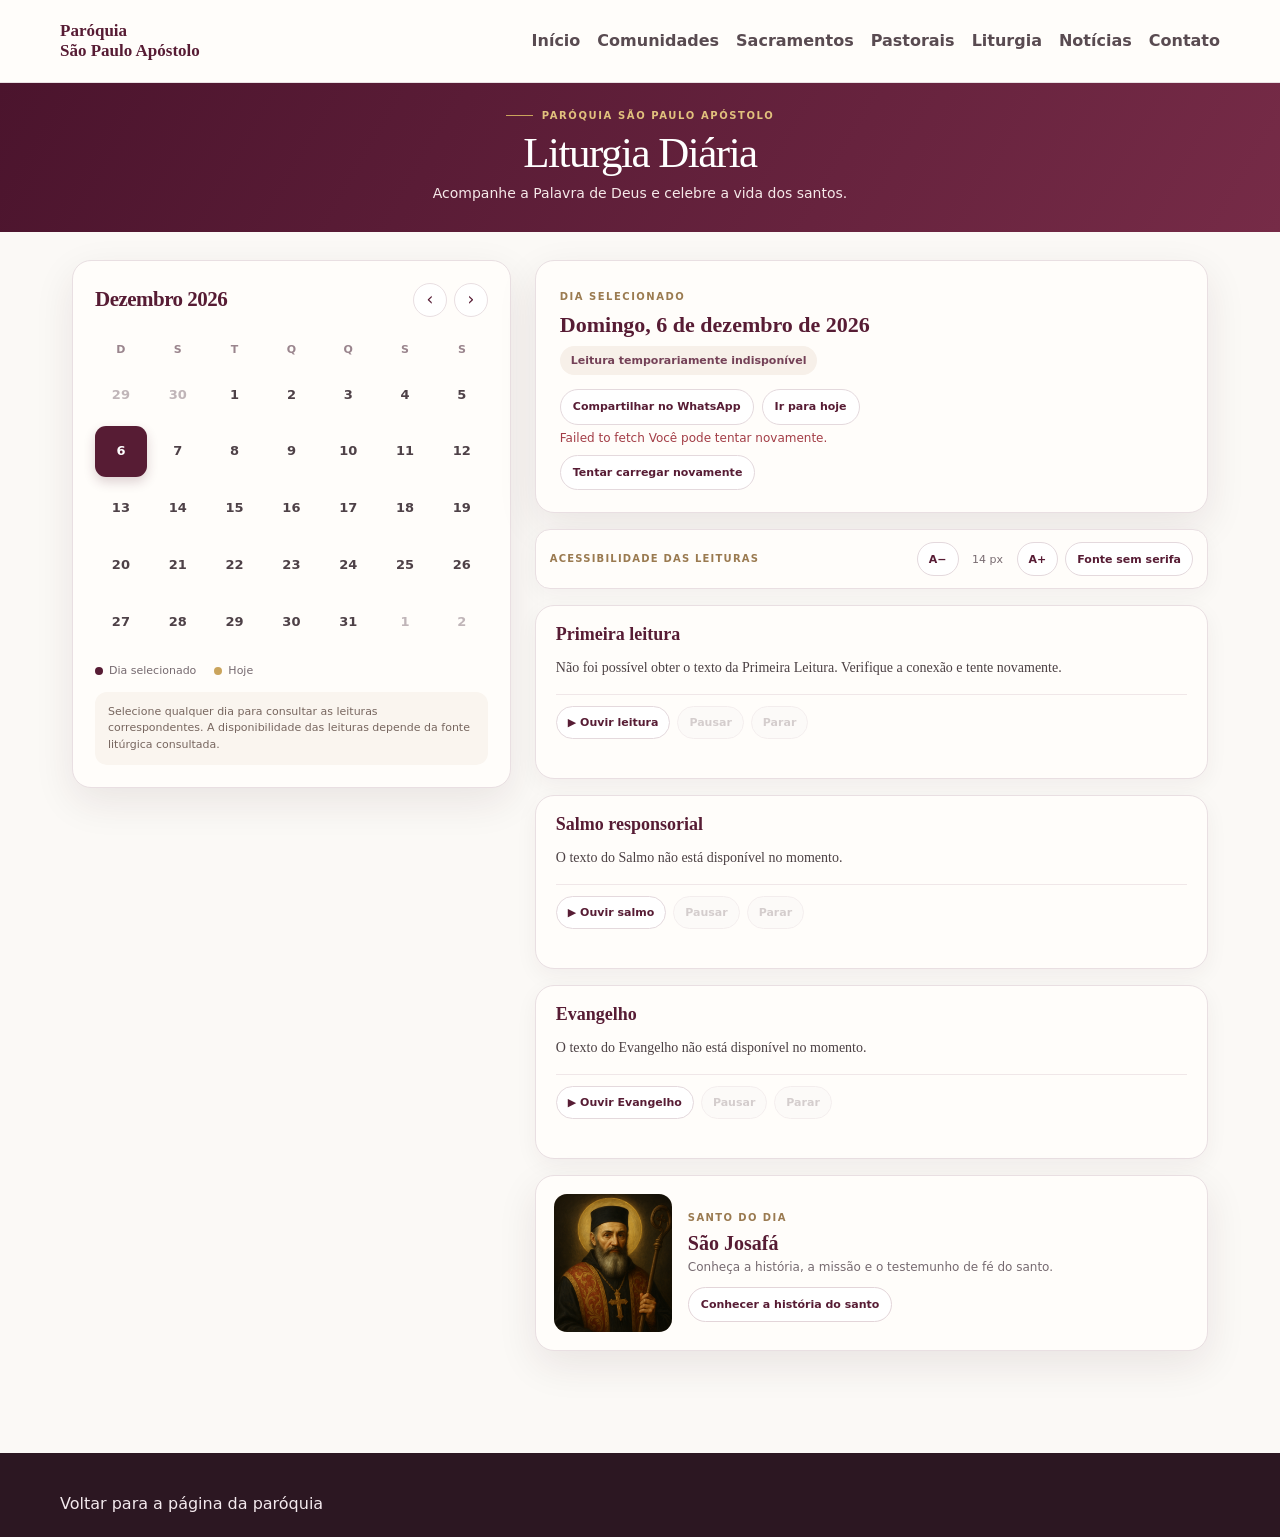
==== commit e9dc83ca: "ajustado pastas e caminhos" ====
--- a/liturgia.html
+++ b/liturgia.html
@@ -45,9 +45,9 @@
 <article class="reading-card" data-reading-card="first"><h3>Primeira leitura</h3><div class="reading-meta" id="firstMeta">—</div><div class="reading-text" id="firstText">Carregando texto bíblico…</div><div class="reading-audio-controls"><button class="tool-btn" type="button" data-reading-play="first">▶ Ouvir leitura</button><button class="tool-btn" type="button" data-reading-pause="first" disabled>Pausar</button><button class="tool-btn" type="button" data-reading-stop="first" disabled>Parar</button><span class="reading-audio-status" data-reading-status="first" role="status" aria-live="polite"></span></div></article>
 <article class="reading-card" data-reading-card="psalm"><h3>Salmo responsorial</h3><div class="reading-meta" id="psalmMeta">—</div><div class="refrao" id="psalmRefrain">—</div><div class="reading-text" id="psalmText">—</div><div class="reading-audio-controls"><button class="tool-btn" type="button" data-reading-play="psalm">▶ Ouvir salmo</button><button class="tool-btn" type="button" data-reading-pause="psalm" disabled>Pausar</button><button class="tool-btn" type="button" data-reading-stop="psalm" disabled>Parar</button><span class="reading-audio-status" data-reading-status="psalm" role="status" aria-live="polite"></span></div></article>
 <article class="reading-card" data-reading-card="gospel"><h3>Evangelho</h3><div class="reading-meta" id="gospelMeta">—</div><div class="reading-text" id="gospelText">—</div><div class="reading-audio-controls"><button class="tool-btn" type="button" data-reading-play="gospel">▶ Ouvir Evangelho</button><button class="tool-btn" type="button" data-reading-pause="gospel" disabled>Pausar</button><button class="tool-btn" type="button" data-reading-stop="gospel" disabled>Parar</button><span class="reading-audio-status" data-reading-status="gospel" role="status" aria-live="polite"></span></div></article>
-<article class="saint-card" id="saintCard"><img alt="Representação artística de São Josafá" class="saint-photo" id="saintPhoto" loading="lazy" src="https://static.wixstatic.com/media/f42513_c33a4f49272a4adeb4bd2371a3a6dc2d~mv2.png/v1/fill/w_1024%2Ch_1024%2Cal_c/ChatGPT%20Image%205_11_2025%2C%2009_28_01.png"/><div><span class="saint-kicker">Santo do dia</span><h3 id="saintName">São Josafá</h3><p id="saintDescription">Conheça a história, a missão e o testemunho de fé do santo.</p><button class="saint-link" id="saintStoryButton" type="button">Conhecer a história do santo</button></div></article>
+<article class="saint-card" id="saintCard"><img alt="Representação artística de São Josafá" class="saint-photo" id="saintPhoto" loading="lazy" src="img/sao-josafa.png"/><div><span class="saint-kicker">Santo do dia</span><h3 id="saintName">São Josafá</h3><p id="saintDescription">Conheça a história, a missão e o testemunho de fé do santo.</p><button class="saint-link" id="saintStoryButton" type="button">Conhecer a história do santo</button></div></article>
 </section>
-</div><div aria-hidden="true" aria-labelledby="saintDialogTitle" aria-modal="true" class="saint-dialog" id="saintDialog" role="dialog"><div class="saint-dialog-panel"><button aria-label="Fechar" class="saint-dialog-close" id="closeSaintDialog" type="button">×</button><img alt="Representação artística de São Josafá Kuncewicz" class="saint-dialog-photo" src="https://static.wixstatic.com/media/f42513_c33a4f49272a4adeb4bd2371a3a6dc2d~mv2.png/v1/fill/w_1024%2Ch_1024%2Cal_c/ChatGPT%20Image%205_11_2025%2C%2009_28_01.png"/><span class="saint-kicker">Santo do dia · 12 de novembro</span><h2 id="saintDialogTitle">São Josafá Kuncewicz</h2><p class="saint-dialog-subtitle">Bispo e mártir da unidade da Igreja · c. 1580–1623</p><p>São Josafá nasceu por volta de 1580, na região da atual Ucrânia. Em 1604, ingressou no mosteiro basiliano da Santíssima Trindade, em Vilna, adotando o nome de Josafá. Foi ordenado sacerdote em 1609 e consagrado bispo em 1617.</p><p>Como pastor, dedicou sua vida à unidade dos cristãos e à comunhão com a Igreja de Roma, preservando a tradição litúrgica bizantina. Cuidava dos pobres, visitava suas comunidades e promovia a formação do clero.</p><p>Em 12 de novembro de 1623, durante uma visita pastoral a Vitebsk, foi morto por opositores. Sua morte foi reconhecida como martírio. Foi canonizado pelo Papa Pio IX em 1867.</p><div class="saint-dialog-note"><strong>Seu testemunho:</strong> São Josafá é lembrado pelo compromisso com a unidade, pela coragem diante das dificuldades e pelo serviço pastoral ao povo de Deus.</div><a class="saint-link" href="https://www.vaticannews.va/pt/santo-do-dia/11/12/s--josafa-kuncewicz--bispo-e-martir.html" rel="noopener" target="_blank">Fonte: Vatican News ↗</a></div></div></div><footer><div class="container"><a href="index.html#inicio">Voltar para a página da paróquia</a></div></footer>
+</div><div aria-hidden="true" aria-labelledby="saintDialogTitle" aria-modal="true" class="saint-dialog" id="saintDialog" role="dialog"><div class="saint-dialog-panel"><button aria-label="Fechar" class="saint-dialog-close" id="closeSaintDialog" type="button">×</button><img alt="Representação artística de São Josafá Kuncewicz" class="saint-dialog-photo" src="img/sao-josafa.png"/><span class="saint-kicker">Santo do dia · 12 de novembro</span><h2 id="saintDialogTitle">São Josafá Kuncewicz</h2><p class="saint-dialog-subtitle">Bispo e mártir da unidade da Igreja · c. 1580–1623</p><p>São Josafá nasceu por volta de 1580, na região da atual Ucrânia. Em 1604, ingressou no mosteiro basiliano da Santíssima Trindade, em Vilna, adotando o nome de Josafá. Foi ordenado sacerdote em 1609 e consagrado bispo em 1617.</p><p>Como pastor, dedicou sua vida à unidade dos cristãos e à comunhão com a Igreja de Roma, preservando a tradição litúrgica bizantina. Cuidava dos pobres, visitava suas comunidades e promovia a formação do clero.</p><p>Em 12 de novembro de 1623, durante uma visita pastoral a Vitebsk, foi morto por opositores. Sua morte foi reconhecida como martírio. Foi canonizado pelo Papa Pio IX em 1867.</p><div class="saint-dialog-note"><strong>Seu testemunho:</strong> São Josafá é lembrado pelo compromisso com a unidade, pela coragem diante das dificuldades e pelo serviço pastoral ao povo de Deus.</div><a class="saint-link" href="https://www.vaticannews.va/pt/santo-do-dia/11/12/s--josafa-kuncewicz--bispo-e-martir.html" rel="noopener" target="_blank">Fonte: Vatican News ↗</a></div></div></div><footer><div class="container"><a href="index.html#inicio">Voltar para a página da paróquia</a></div></footer>
 <script src="js/liturgia.js"></script>
 </body>
 </html>
--- a/css/style.css
+++ b/css/style.css
@@ -1383,6 +1383,13 @@
   border-top:1px solid #f0e7e8;
 }
 #liturgiaPageView .reading-audio-controls .tool-btn{min-height:33px;padding:7px 11px;font-size:11px}
+
+#equipe .person img[src$="padre-victor-almeida.webp"]{
+  object-fit:cover!important;object-position:center 8%!important
+}
+.profile-modal-complete>img[src$="padre-victor-almeida.webp"]{
+  object-fit:cover;object-position:center top
+}
 #liturgiaPageView .reading-audio-controls .tool-btn:disabled{opacity:.42;cursor:not-allowed;background:#faf8f7;color:#9a8c90}
 #liturgiaPageView .reading-audio-status{flex:1 1 100%;font-size:11px;color:#89787e;min-height:14px}
 @media(max-width:760px){
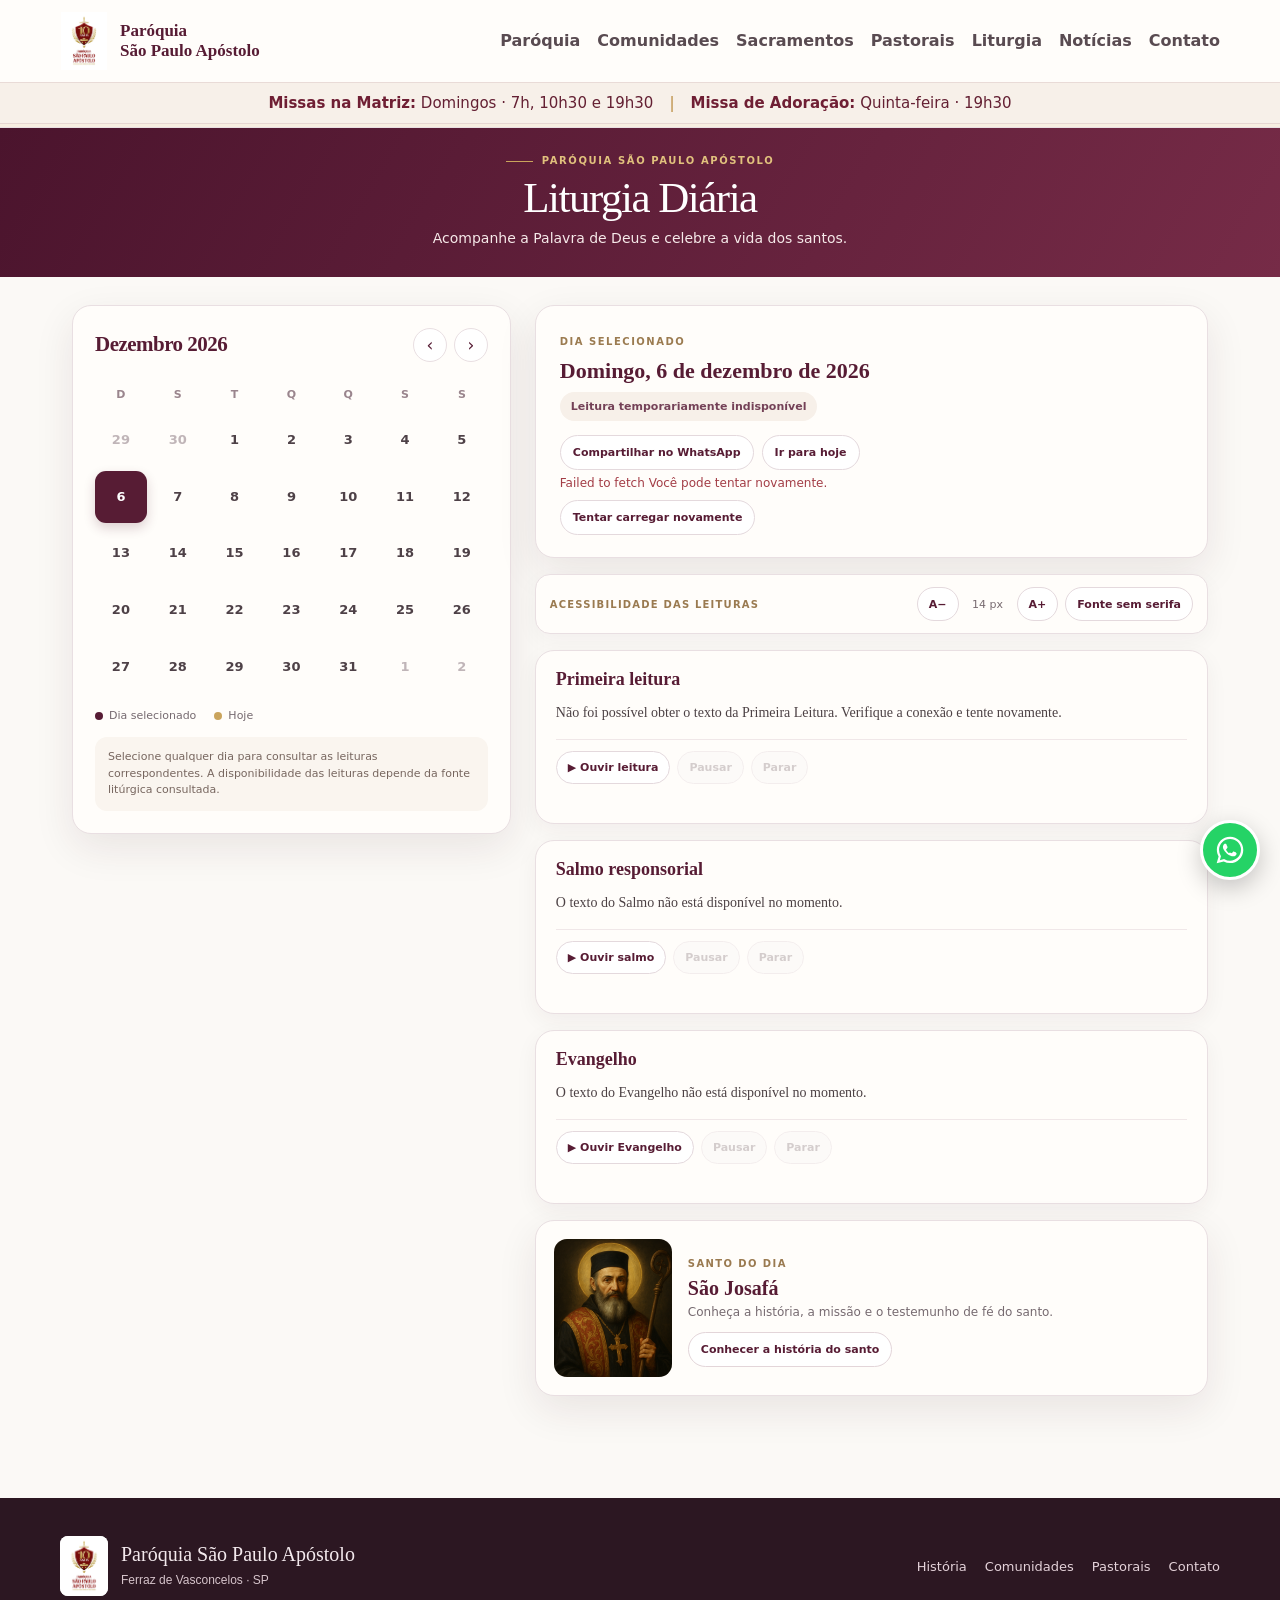
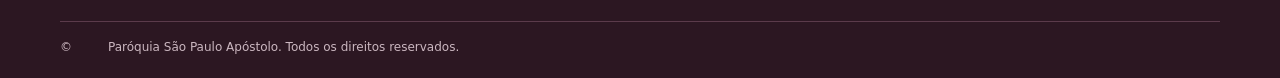
==== commit 48a86834: "organizado pastas e videos" ====
--- a/liturgia.html
+++ b/liturgia.html
@@ -1,53 +1,129 @@
 <!DOCTYPE html>
 <html lang="pt-BR">
 <head>
-<meta charset="utf-8"/>
-<meta content="width=device-width, initial-scale=1" name="viewport"/>
-<meta content="#571c34" name="theme-color"/>
-<meta content="Acompanhe a liturgia diária, as leituras e o santo do dia." name="description"/>
-<title>Liturgia | Paróquia São Paulo Apóstolo</title>
-<link rel="stylesheet" href="css/style.css"/>
+  <meta charset="utf-8"/>
+  <meta content="width=device-width, initial-scale=1" name="viewport"/>
+  <meta content="#571c34" name="theme-color"/>
+  <meta content="Calendário litúrgico, leituras do dia e santo do dia da Paróquia São Paulo Apóstolo." name="description"/>
+  <title>Liturgia | Paróquia São Paulo Apóstolo</title>
+  <link rel="stylesheet" href="css/style.css"/>
 </head>
 <body>
 <header class="topbar">
   <div class="container nav">
-    <a aria-label="Paróquia São Paulo Apóstolo - início" class="brand" href="index.html#inicio">
+    <a aria-label="Paróquia São Paulo Apóstolo - início" class="brand" href="index.html">
+      <img alt="Logo da Paróquia" src="imgs/logo/logo-paroquia.png"/>
       <span>Paróquia<br/>São Paulo Apóstolo</span>
     </a>
-    <nav aria-label="Navegação principal" class="navlinks">
-      <a href="index.html#inicio">Início</a>
+    <button aria-expanded="false" aria-label="Abrir menu" class="menu-toggle" id="menuToggle">☰</button>
+    <nav aria-label="Navegação principal" class="navlinks" id="navLinks">
+      <a href="index.html">Paróquia</a>
       <a href="index.html#comunidades">Comunidades</a>
       <a href="index.html#sacramentos">Sacramentos</a>
       <a href="index.html#pastorais">Pastorais</a>
-      <a href="liturgia.html" aria-current="page">Liturgia</a>
+      <a aria-current="page" href="liturgia.html">Liturgia</a>
       <a href="index.html#noticias">Notícias</a>
       <a href="index.html#contato">Contato</a>
     </nav>
   </div>
+  <div aria-label="Horários das celebrações" class="mass-ribbon" id="missas">
+    <div class="container mass-ribbon-inner">
+      <span><strong>Missas na Matriz:</strong> Domingos · 7h, 10h30 e 19h30</span>
+      <span aria-hidden="true" class="mass-ribbon-divider">|</span>
+      <span><strong>Missa de Adoração:</strong> Quinta-feira · 19h30</span>
+    </div>
+  </div>
+  <div aria-hidden="true" class="reading-progress-track"><span id="readingProgressBar"></span></div>
 </header>
-<div aria-label="Página Liturgia" class="liturgia-page-view" id="liturgiaPageView"><section class="hero"><div class="hero-inner"><span class="eyebrow">Paróquia São Paulo Apóstolo</span><h1>Liturgia Diária</h1><p>Acompanhe a Palavra de Deus e celebre a vida dos santos.</p></div></section><div class="main-grid" id="liturgyApp">
-<aside class="calendar-card"><div class="calendar-head"><h2 id="monthLabel">Novembro 2026</h2><div class="month-tools"><button aria-label="Mês anterior" class="icon-btn" id="prevMonth" type="button">‹</button><button aria-label="Próximo mês" class="icon-btn" id="nextMonth" type="button">›</button></div></div>
-<div aria-label="Calendário mensal" class="calendar-grid" id="calendarGrid"></div>
-<div class="calendar-legend"><span><i class="legend-dot"></i> Dia selecionado</span><span><i class="legend-dot gold"></i> Hoje</span></div>
-<div class="calendar-note">Selecione qualquer dia para consultar as leituras correspondentes. A disponibilidade das leituras depende da fonte litúrgica consultada.</div>
-</aside>
-<section aria-live="polite" class="day-column" id="dayColumn">
-<article class="day-card"><span class="date-kicker">Dia selecionado</span><div class="selected-date" id="selectedDate">Quinta-feira, 12 de novembro de 2026</div><div class="celebration" id="celebration">Carregando celebração…</div><span class="liturgical-color" id="liturgicalColor"></span><div class="toolbar"><button class="tool-btn" id="shareDay" type="button">Compartilhar no WhatsApp</button><button class="tool-btn" id="todayButton" type="button">Ir para hoje</button></div><p class="status" id="loadStatus">Buscando as leituras…</p><button class="tool-btn" id="retryLiturgia" type="button" hidden style="margin-top:8px">Tentar carregar novamente</button></article>
-<div class="reading-accessibility" role="group" aria-label="Acessibilidade das leituras">
-  <span class="reading-accessibility-label">Acessibilidade das leituras</span>
-  <div class="reading-accessibility-controls">
-    <button class="tool-btn" id="readingFontDown" type="button" aria-label="Diminuir tamanho da letra">A−</button>
-    <span class="reading-size-value" id="readingFontValue" aria-live="polite">14 px</span>
-    <button class="tool-btn" id="readingFontUp" type="button" aria-label="Aumentar tamanho da letra">A+</button>
-    <button class="tool-btn" id="readingFontToggle" type="button" aria-pressed="false">Fonte sem serifa</button>
+
+<main aria-label="Página Liturgia" class="liturgia-page-view" id="liturgiaPageView">
+  <section class="hero">
+    <div class="hero-inner">
+      <span class="eyebrow">Paróquia São Paulo Apóstolo</span>
+      <h1>Liturgia Diária</h1>
+      <p>Acompanhe a Palavra de Deus e celebre a vida dos santos.</p>
+    </div>
+  </section>
+  <div class="main-grid" id="liturgyApp">
+    <aside class="calendar-card">
+      <div class="calendar-head">
+        <h2 id="monthLabel">Novembro 2026</h2>
+        <div class="month-tools">
+          <button aria-label="Mês anterior" class="icon-btn" id="prevMonth" type="button">‹</button>
+          <button aria-label="Próximo mês" class="icon-btn" id="nextMonth" type="button">›</button>
+        </div>
+      </div>
+      <div aria-label="Calendário mensal" class="calendar-grid" id="calendarGrid"></div>
+      <div class="calendar-legend"><span><i class="legend-dot"></i> Dia selecionado</span><span><i class="legend-dot gold"></i> Hoje</span></div>
+      <div class="calendar-note">Selecione qualquer dia para consultar as leituras correspondentes. A disponibilidade das leituras depende da fonte litúrgica consultada.</div>
+    </aside>
+    <section aria-live="polite" class="day-column" id="dayColumn">
+      <article class="day-card">
+        <span class="date-kicker">Dia selecionado</span>
+        <div class="selected-date" id="selectedDate">Quinta-feira, 12 de novembro de 2026</div>
+        <div class="celebration" id="celebration">Carregando celebração…</div>
+        <span class="liturgical-color" id="liturgicalColor"></span>
+        <div class="toolbar">
+          <button class="tool-btn" id="shareDay" type="button">Compartilhar no WhatsApp</button>
+          <button class="tool-btn" id="todayButton" type="button">Ir para hoje</button>
+        </div>
+        <p class="status" id="loadStatus">Buscando as leituras…</p>
+        <button class="tool-btn" id="retryLiturgia" type="button" hidden style="margin-top:8px">Tentar carregar novamente</button>
+      </article>
+      <div class="reading-accessibility" role="group" aria-label="Acessibilidade das leituras">
+        <span class="reading-accessibility-label">Acessibilidade das leituras</span>
+        <div class="reading-accessibility-controls">
+          <button class="tool-btn" id="readingFontDown" type="button" aria-label="Diminuir tamanho da letra">A−</button>
+          <span class="reading-size-value" id="readingFontValue" aria-live="polite">14 px</span>
+          <button class="tool-btn" id="readingFontUp" type="button" aria-label="Aumentar tamanho da letra">A+</button>
+          <button class="tool-btn" id="readingFontToggle" type="button" aria-pressed="false">Fonte sem serifa</button>
+        </div>
+      </div>
+      <article class="reading-card" data-reading-card="first">
+        <h3>Primeira leitura</h3><div class="reading-meta" id="firstMeta">—</div><div class="reading-text" id="firstText">Carregando texto bíblico…</div>
+        <div class="reading-audio-controls"><button class="tool-btn" type="button" data-reading-play="first">▶ Ouvir leitura</button><button class="tool-btn" type="button" data-reading-pause="first" disabled>Pausar</button><button class="tool-btn" type="button" data-reading-stop="first" disabled>Parar</button><span class="reading-audio-status" data-reading-status="first" role="status" aria-live="polite"></span></div>
+      </article>
+      <article class="reading-card" data-reading-card="psalm">
+        <h3>Salmo responsorial</h3><div class="reading-meta" id="psalmMeta">—</div><div class="refrao" id="psalmRefrain">—</div><div class="reading-text" id="psalmText">—</div>
+        <div class="reading-audio-controls"><button class="tool-btn" type="button" data-reading-play="psalm">▶ Ouvir salmo</button><button class="tool-btn" type="button" data-reading-pause="psalm" disabled>Pausar</button><button class="tool-btn" type="button" data-reading-stop="psalm" disabled>Parar</button><span class="reading-audio-status" data-reading-status="psalm" role="status" aria-live="polite"></span></div>
+      </article>
+      <article class="reading-card" data-reading-card="gospel">
+        <h3>Evangelho</h3><div class="reading-meta" id="gospelMeta">—</div><div class="reading-text" id="gospelText">—</div>
+        <div class="reading-audio-controls"><button class="tool-btn" type="button" data-reading-play="gospel">▶ Ouvir Evangelho</button><button class="tool-btn" type="button" data-reading-pause="gospel" disabled>Pausar</button><button class="tool-btn" type="button" data-reading-stop="gospel" disabled>Parar</button><span class="reading-audio-status" data-reading-status="gospel" role="status" aria-live="polite"></span></div>
+      </article>
+      <article class="saint-card" id="saintCard">
+        <img alt="Representação artística de São Josafá" class="saint-photo" id="saintPhoto" loading="lazy" src="imgs/santos/sao-josafa.png"/>
+        <div><span class="saint-kicker">Santo do dia</span><h3 id="saintName">São Josafá</h3><p id="saintDescription">Conheça a história, a missão e o testemunho de fé do santo.</p><button class="saint-link" id="saintStoryButton" type="button">Conhecer a história do santo</button></div>
+      </article>
+    </section>
   </div>
-</div>
-<article class="reading-card" data-reading-card="first"><h3>Primeira leitura</h3><div class="reading-meta" id="firstMeta">—</div><div class="reading-text" id="firstText">Carregando texto bíblico…</div><div class="reading-audio-controls"><button class="tool-btn" type="button" data-reading-play="first">▶ Ouvir leitura</button><button class="tool-btn" type="button" data-reading-pause="first" disabled>Pausar</button><button class="tool-btn" type="button" data-reading-stop="first" disabled>Parar</button><span class="reading-audio-status" data-reading-status="first" role="status" aria-live="polite"></span></div></article>
-<article class="reading-card" data-reading-card="psalm"><h3>Salmo responsorial</h3><div class="reading-meta" id="psalmMeta">—</div><div class="refrao" id="psalmRefrain">—</div><div class="reading-text" id="psalmText">—</div><div class="reading-audio-controls"><button class="tool-btn" type="button" data-reading-play="psalm">▶ Ouvir salmo</button><button class="tool-btn" type="button" data-reading-pause="psalm" disabled>Pausar</button><button class="tool-btn" type="button" data-reading-stop="psalm" disabled>Parar</button><span class="reading-audio-status" data-reading-status="psalm" role="status" aria-live="polite"></span></div></article>
-<article class="reading-card" data-reading-card="gospel"><h3>Evangelho</h3><div class="reading-meta" id="gospelMeta">—</div><div class="reading-text" id="gospelText">—</div><div class="reading-audio-controls"><button class="tool-btn" type="button" data-reading-play="gospel">▶ Ouvir Evangelho</button><button class="tool-btn" type="button" data-reading-pause="gospel" disabled>Pausar</button><button class="tool-btn" type="button" data-reading-stop="gospel" disabled>Parar</button><span class="reading-audio-status" data-reading-status="gospel" role="status" aria-live="polite"></span></div></article>
-<article class="saint-card" id="saintCard"><img alt="Representação artística de São Josafá" class="saint-photo" id="saintPhoto" loading="lazy" src="img/sao-josafa.png"/><div><span class="saint-kicker">Santo do dia</span><h3 id="saintName">São Josafá</h3><p id="saintDescription">Conheça a história, a missão e o testemunho de fé do santo.</p><button class="saint-link" id="saintStoryButton" type="button">Conhecer a história do santo</button></div></article>
-</section>
-</div><div aria-hidden="true" aria-labelledby="saintDialogTitle" aria-modal="true" class="saint-dialog" id="saintDialog" role="dialog"><div class="saint-dialog-panel"><button aria-label="Fechar" class="saint-dialog-close" id="closeSaintDialog" type="button">×</button><img alt="Representação artística de São Josafá Kuncewicz" class="saint-dialog-photo" src="img/sao-josafa.png"/><span class="saint-kicker">Santo do dia · 12 de novembro</span><h2 id="saintDialogTitle">São Josafá Kuncewicz</h2><p class="saint-dialog-subtitle">Bispo e mártir da unidade da Igreja · c. 1580–1623</p><p>São Josafá nasceu por volta de 1580, na região da atual Ucrânia. Em 1604, ingressou no mosteiro basiliano da Santíssima Trindade, em Vilna, adotando o nome de Josafá. Foi ordenado sacerdote em 1609 e consagrado bispo em 1617.</p><p>Como pastor, dedicou sua vida à unidade dos cristãos e à comunhão com a Igreja de Roma, preservando a tradição litúrgica bizantina. Cuidava dos pobres, visitava suas comunidades e promovia a formação do clero.</p><p>Em 12 de novembro de 1623, durante uma visita pastoral a Vitebsk, foi morto por opositores. Sua morte foi reconhecida como martírio. Foi canonizado pelo Papa Pio IX em 1867.</p><div class="saint-dialog-note"><strong>Seu testemunho:</strong> São Josafá é lembrado pelo compromisso com a unidade, pela coragem diante das dificuldades e pelo serviço pastoral ao povo de Deus.</div><a class="saint-link" href="https://www.vaticannews.va/pt/santo-do-dia/11/12/s--josafa-kuncewicz--bispo-e-martir.html" rel="noopener" target="_blank">Fonte: Vatican News ↗</a></div></div></div><footer><div class="container"><a href="index.html#inicio">Voltar para a página da paróquia</a></div></footer>
+
+  <div aria-hidden="true" aria-labelledby="saintDialogTitle" aria-modal="true" class="saint-dialog" id="saintDialog" role="dialog">
+    <div class="saint-dialog-panel">
+      <button aria-label="Fechar" class="saint-dialog-close" id="closeSaintDialog" type="button">×</button>
+      <img alt="Representação artística de São Josafá Kuncewicz" class="saint-dialog-photo" src="imgs/santos/sao-josafa.png"/>
+      <span class="saint-kicker">Santo do dia · 12 de novembro</span>
+      <h2 id="saintDialogTitle">São Josafá Kuncewicz</h2>
+      <p class="saint-dialog-subtitle">Bispo e mártir da unidade da Igreja · c. 1580–1623</p>
+      <p>São Josafá nasceu por volta de 1580, na região da atual Ucrânia. Em 1604, ingressou no mosteiro basiliano da Santíssima Trindade, em Vilna, adotando o nome de Josafá. Foi ordenado sacerdote em 1609 e consagrado bispo em 1617.</p>
+      <p>Como pastor, dedicou sua vida à unidade dos cristãos e à comunhão com a Igreja de Roma, preservando a tradição litúrgica bizantina. Cuidava dos pobres, visitava suas comunidades e promovia a formação do clero.</p>
+      <p>Em 12 de novembro de 1623, durante uma visita pastoral a Vitebsk, foi morto por opositores. Sua morte foi reconhecida como martírio. Foi canonizado pelo Papa Pio IX em 1867.</p>
+      <div class="saint-dialog-note"><strong>Seu testemunho:</strong> São Josafá é lembrado pelo compromisso com a unidade, pela coragem diante das dificuldades e pelo serviço pastoral ao povo de Deus.</div>
+      <a class="saint-link" href="https://www.vaticannews.va/pt/santo-do-dia/11/12/s--josafa-kuncewicz--bispo-e-martir.html" rel="noopener" target="_blank">Fonte: Vatican News ↗</a>
+    </div>
+  </div>
+</main>
+
+<footer>
+  <div class="container">
+    <div class="footer-top">
+      <div class="footer-brand"><img alt="Logo da Paróquia" src="imgs/logo/logo-paroquia.png"/><strong>Paróquia São Paulo Apóstolo<br/><small style="font:12px Arial;color:#d6c4cb">Ferraz de Vasconcelos · SP</small></strong></div>
+      <div class="footer-links"><a href="index.html#historia">História</a><a href="index.html#comunidades">Comunidades</a><a href="index.html#pastorais">Pastorais</a><a href="index.html#contato">Contato</a></div>
+    </div>
+    <div class="copyright">© <span id="year"></span> Paróquia São Paulo Apóstolo. Todos os direitos reservados.</div>
+  </div>
+</footer>
+<script src="js/script.js"></script>
 <script src="js/liturgia.js"></script>
 </body>
-</html>+</html>
--- a/css/style.css
+++ b/css/style.css
@@ -1,255 +1,1738 @@
-:root{
-  --wine:#571c34; --wine-deep:#34101f; --wine-soft:#7a344f;
-  --gold:#caa45c; --gold-light:#f0dcae; --cream:#f8f3ed;
-  --paper:#fffdfa; --ink:#30242a; --muted:#766a70; --line:#e9dfe2;
-  --shadow:0 14px 40px rgba(54,20,36,.10); --radius:20px;
-  --banner: url("[data-uri]");
-}
-*{box-sizing:border-box}
-html{scroll-behavior:smooth;scroll-padding-top:90px}
-body{margin:0;background:var(--paper);color:var(--ink);font-family:Inter,Arial,Helvetica,sans-serif;line-height:1.6}
-body.modal-open{overflow:hidden}
-a{color:inherit;text-decoration:none}
-button,input,textarea,select{font:inherit}
-button{cursor:pointer}
-img{max-width:100%;display:block}
-.container{width:min(1160px,92%);margin-inline:auto}
-.topbar{position:sticky;top:0;z-index:50;background:rgba(255,253,250,.96);backdrop-filter:blur(12px);border-bottom:1px solid var(--line)}
-.nav{min-height:82px;display:flex;align-items:center;justify-content:space-between;gap:22px}
-.brand{display:flex;align-items:center;gap:12px;color:var(--wine);font-weight:800;min-width:230px}
-.brand img{width:48px;height:58px;object-fit:contain}
-.brand span{font:700 17px/1.15 Georgia,serif}
-.navlinks{display:flex;align-items:center;gap:19px;color:#594b51;font-size:13px;font-weight:700}
-.navlinks a:hover{color:var(--wine-soft)}
-.nav-action,.btn{display:inline-flex;align-items:center;justify-content:center;gap:8px;padding:12px 19px;border:1px solid var(--wine);border-radius:999px;background:var(--wine);color:white;font-weight:750;transition:transform .2s,background .2s}
-.nav-action:hover,.btn:hover{background:var(--wine-deep);transform:translateY(-1px)}
-.btn.gold{background:var(--gold);border-color:var(--gold);color:#352516}
-.btn.light{background:#fff;border-color:#fff;color:var(--wine)}
-.btn.outline{background:transparent;color:var(--wine)}
-.menu-toggle{display:none;border:0;background:transparent;color:var(--wine);font-size:27px;padding:7px}
-.hero{min-height:590px;display:flex;align-items:flex-start;position:relative;overflow:hidden;color:white;background-color:var(--wine-deep);background-image:linear-gradient(90deg,rgba(49,12,30,.98) 0%,rgba(69,19,42,.90) 33%,rgba(69,19,42,.52) 57%,rgba(69,19,42,.08) 100%),var(--banner);background-size:cover;background-position:center right;background-repeat:no-repeat}
+/* ==========================================================================
+   PARÓQUIA SÃO PAULO APÓSTOLO — FOLHA DE ESTILOS (css/style.css)
+   --------------------------------------------------------------------------
+   Todo o visual do site está neste arquivo. Ele é lido de cima para baixo:
+   quando duas regras mudam a mesma coisa, a que vem DEPOIS vence. Por isso a
+   ordem das seções abaixo deve ser mantida.
+
+   Como encontrar as coisas: procure pelas marcas "[NN]" (uma por seção) e
+   pelas linhas "── Nome ──" (indicam o componente do site que está sendo
+   estilizado: barra de navegação, banner, notícias, rodapé, etc.).
+
+   Imagens: ficam na pasta imgs/ (aqui o caminho é ../imgs/ porque este
+   arquivo está dentro da pasta css/).
+   ========================================================================== */
+
+/* ==========================================================================
+   [01] estilos-base
+   Estilos base: variáveis de cor, reset, barra de navegação, banner, seções, cards, pop-ups e versões para celular.
+   ========================================================================== */
+
+/* ── Variáveis globais ── Cores da identidade visual (vinho, dourado, creme), sombra, raio das bordas e imagem do banner usados no site todo. */
+:root {
+  --wine:#571c34;
+  --wine-deep:#34101f;
+  --wine-soft:#7a344f;
+  --gold:#caa45c;
+  --gold-light:#f0dcae;
+  --cream:#f8f3ed;
+  --paper:#fffdfa;
+  --ink:#30242a;
+  --muted:#766a70;
+  --line:#e9dfe2;
+  --shadow:0 14px 40px rgba(54,20,36,.10);
+  --radius:20px;
+  --banner: url("../imgs/banner/banner-principal.webp");
+}
+
+/* ── Base ── Reset e estilos padrão das tags HTML: fonte, cores, links, botões, imagens, títulos, parágrafos e seções. */
+* {
+  box-sizing:border-box;
+}
+html {
+  scroll-behavior:smooth;
+  scroll-padding-top:90px;
+}
+body {
+  margin:0;
+  background:var(--paper);
+  color:var(--ink);
+  font-family:Inter,Arial,Helvetica,sans-serif;
+  line-height:1.6;
+}
+body.modal-open {
+  overflow:hidden;
+}
+a {
+  color:inherit;
+  text-decoration:none;
+}
+button,
+input,
+textarea,
+select {
+  font:inherit;
+}
+button {
+  cursor:pointer;
+}
+img {
+  max-width:100%;
+  display:block;
+}
+
+/* ── Container ── Limita a largura do conteúdo e o centraliza na página. */
+.container {
+  width:min(1160px,92%);
+  margin-inline:auto;
+}
+
+/* ── Barra de navegação ── Topo fixo com logo, links das seções, botão "Seja Dizimista" e menu hambúrguer no celular. */
+.topbar {
+  position:sticky;
+  top:0;
+  z-index:50;
+  background:rgba(255,253,250,.96);
+  backdrop-filter:blur(12px);
+  border-bottom:1px solid var(--line);
+}
+.nav {
+  min-height:82px;
+  display:flex;
+  align-items:center;
+  justify-content:space-between;
+  gap:22px;
+}
+.brand {
+  display:flex;
+  align-items:center;
+  gap:12px;
+  color:var(--wine);
+  font-weight:800;
+  min-width:230px;
+}
+.brand img {
+  width:48px;
+  height:58px;
+  object-fit:contain;
+}
+.brand span {
+  font:700 17px/1.15 Georgia,serif;
+}
+.navlinks {
+  display:flex;
+  align-items:center;
+  gap:19px;
+  color:#594b51;
+  font-size:13px;
+  font-weight:700;
+}
+.navlinks a:hover {
+  color:var(--wine-soft);
+}
+.nav-action,
+.btn {
+  display:inline-flex;
+  align-items:center;
+  justify-content:center;
+  gap:8px;
+  padding:12px 19px;
+  border:1px solid var(--wine);
+  border-radius:999px;
+  background:var(--wine);
+  color:white;
+  font-weight:750;
+  transition:transform .2s,background .2s;
+}
+.nav-action:hover,
+.btn:hover {
+  background:var(--wine-deep);
+  transform:translateY(-1px);
+}
+
+/* ── Botões ── Botão padrão do site e suas variações (dourado, claro e contorno). */
+.btn.gold {
+  background:var(--gold);
+  border-color:var(--gold);
+  color:#352516;
+}
+.btn.light {
+  background:#fff;
+  border-color:#fff;
+  color:var(--wine);
+}
+.btn.outline {
+  background:transparent;
+  color:var(--wine);
+}
+
+/* ── Barra de navegação ── Topo fixo com logo, links das seções, botão "Seja Dizimista" e menu hambúrguer no celular. */
+.menu-toggle {
+  display:none;
+  border:0;
+  background:transparent;
+  color:var(--wine);
+  font-size:27px;
+  padding:7px;
+}
+
+/* ── Banner principal (hero) ── Primeira tela do site: arte do santo, frase de destaque, botões de ação e indicação de rolagem. */
+.hero {
+  min-height:590px;
+  display:flex;
+  align-items:flex-start;
+  position:relative;
+  overflow:hidden;
+  color:white;
+  background-color:var(--wine-deep);
+  background-image:linear-gradient(90deg,rgba(49,12,30,.98) 0%,rgba(69,19,42,.90) 33%,rgba(69,19,42,.52) 57%,rgba(69,19,42,.08) 100%),var(--banner);
+  background-size:cover;
+  background-position:center right;
+  background-repeat:no-repeat;
+}
 /* Em telas muito largas, mantém a arte inteira na altura do banner e evita cortes */
-@media (min-width:1500px){.hero{background-size:auto 100%;background-position:right center}}
-@media (min-width:1500px) and (min-height:850px){.hero{min-height:clamp(590px,68vh,760px)}}
-@media (max-width:900px){.hero{min-height:540px;background-position:62% center}.hero-content{padding:58px 0 62px}.hero-copy{max-width:590px}}
-@media (max-width:600px){.hero{min-height:560px;background-position:68% center;background-size:auto 100%}.hero:before{content:"";position:absolute;inset:0;background:linear-gradient(90deg,rgba(49,12,30,.88),rgba(49,12,30,.58) 72%,rgba(49,12,30,.28));pointer-events:none}.hero-content{position:relative;z-index:1;padding:48px 0 54px}.hero h1{font-size:clamp(36px,10vw,48px);line-height:1.08}.hero p{font-size:16px}}
-
-.hero-content{width:min(1160px,92%);margin:0 auto;padding:66px 0 70px;max-width:none}
-.hero-copy{max-width:650px}
-.eyebrow,.kicker{display:inline-flex;align-items:center;gap:9px;color:var(--gold-light);font-size:11px;font-weight:850;letter-spacing:.16em;text-transform:uppercase}
-.eyebrow:before{content:"";width:27px;height:1px;background:var(--gold)}
-.hero h1{font:clamp(40px,5.6vw,69px)/1.06 Georgia,serif;letter-spacing:-.035em;margin:18px 0 10px;max-width:700px}
-.hero h1 em{font-style:normal;color:var(--gold-light)}
-.hero-byline{color:#f0dcae;font:italic 17px Georgia,serif;margin:13px 0 20px}
-.hero p{font-size:17px;max-width:560px;color:#f7edf1;margin:0 0 25px}
-.hero-actions{display:flex;flex-wrap:wrap;gap:11px}
-.mass-strip{background:var(--wine);color:#fff;padding:18px 0}
-.mass-inner{display:flex;justify-content:space-between;align-items:center;gap:24px}
-.mass-inner strong{font:21px Georgia,serif}
-.mass-meta{display:flex;gap:30px;flex-wrap:wrap}
-.mass-meta span{font-size:13px;color:#f4e9ec}
-.mass-meta b{display:block;color:#fff}
-section{padding:78px 0}
-.section-head{text-align:center;max-width:730px;margin:0 auto 38px}
-.section-head .kicker{color:var(--wine-soft)}
-h2{font:clamp(30px,4vw,44px)/1.12 Georgia,serif;color:var(--wine);letter-spacing:-.025em;margin:10px 0 13px}
-.section-head p,.lead{color:var(--muted);margin:0}
-.soft{background:var(--cream)}
-.story-grid{display:grid;grid-template-columns:1fr 1fr;gap:48px;align-items:center}
-.story-photo{min-height:400px;border-radius:var(--radius);background:linear-gradient(0deg,rgba(44,12,27,.18),rgba(44,12,27,.04)),var(--banner) center/cover;box-shadow:var(--shadow)}
-.story-copy p{color:var(--muted)}
-.stats{display:flex;gap:24px;flex-wrap:wrap;margin-top:24px}
-.stat{border-left:2px solid var(--gold);padding-left:13px}
-.stat b{display:block;color:var(--wine);font:27px Georgia,serif}
-.stat span{font-size:12px;color:var(--muted)}
-.grid{display:grid;grid-template-columns:repeat(3,minmax(0,1fr));gap:18px;align-items:stretch}
-.card{background:#fff;border:1px solid var(--line);border-radius:var(--radius);overflow:hidden;box-shadow:0 5px 22px rgba(50,20,35,.045);display:flex;flex-direction:column;min-width:0}
-.community-card{height:100%;transition:transform .2s,box-shadow .2s}
-.community-card:hover{transform:translateY(-4px);box-shadow:var(--shadow)}
-.community-photo{height:165px;flex:0 0 165px;background:linear-gradient(0deg,rgba(53,15,33,.28),rgba(53,15,33,.03)),var(--banner) center/cover}
-.card-body{padding:20px;display:flex;flex-direction:column;flex:1}
-.card h3{font:22px Georgia,serif;color:var(--wine);margin:0 0 8px}
-.card p{font-size:14px;color:var(--muted);margin:0 0 13px}
-.card .btn-small{margin-top:auto;align-self:flex-start;border:0;border-radius:999px;padding:10px 14px;background:#f2e6e9;color:var(--wine);font-weight:800}
-.feast-line{color:var(--wine-soft)!important;font-weight:750}
-.news-grid{display:grid;grid-template-columns:repeat(3,minmax(0,1fr));gap:18px}
-.news-image{height:180px;background:linear-gradient(135deg,#eadfcf,#b88d72);display:grid;place-items:center;color:var(--wine);font-size:42px}
-.news-image.alt{background:linear-gradient(135deg,#d7c1b5,#8f5966)}
-.news-image.third{background:linear-gradient(135deg,#e8d8b0,#a36f62)}
-.news-card .card-body{padding:20px}
-.news-card small{color:var(--wine-soft);font-weight:850;letter-spacing:.12em;text-transform:uppercase}
-.news-card h3{margin-top:8px}
-.pastoral-grid{display:grid;grid-template-columns:repeat(4,minmax(0,1fr));gap:14px}
-.pastoral-card{padding:22px 16px;text-align:center;transition:.2s;cursor:pointer}
-.pastoral-card:hover{transform:translateY(-4px);border-color:var(--gold);box-shadow:var(--shadow)}
-.pastoral-icon{width:50px;height:50px;border-radius:16px;background:#f4e9e6;color:var(--wine);display:grid;place-items:center;margin:0 auto 12px;font-size:23px}
-.pastoral-card h3{font:bold 15px Arial,sans-serif;margin:0 0 7px}
-.pastoral-card p{font-size:12px;margin:0}
-.join-box{margin-top:30px;padding:32px;background:#f0e4d7;border-radius:var(--radius);display:grid;grid-template-columns:1fr 1.2fr;gap:28px;align-items:center}
-.join-box h3{font:29px Georgia,serif;color:var(--wine);margin:0 0 8px}
-.join-box p{color:#6b5a51;margin:0}
-.form-grid{display:grid;grid-template-columns:1fr 1fr;gap:11px}
-.form-grid input,.form-grid select,.form-grid textarea{width:100%;padding:12px 13px;border:1px solid #dccdc2;background:#fff;border-radius:10px;color:var(--ink)}
-.form-grid .full{grid-column:1/-1}
-.prayer-grid{display:grid;grid-template-columns:repeat(3,minmax(0,1fr));gap:18px}
-.prayer-card{padding:28px;text-align:center}
-.prayer-icon{width:64px;height:64px;border-radius:50%;background:#f3e7e2;color:var(--wine);display:grid;place-items:center;margin:0 auto 16px;font-size:29px}
-.prayer-card h3{font:23px Georgia,serif;color:var(--wine);margin:0 0 8px}
-.prayer-card p{font-size:14px;color:var(--muted);margin:0 0 15px}
-.support{border-radius:25px;padding:50px;color:#fff;background:linear-gradient(90deg,rgba(46,12,29,.96),rgba(75,20,45,.82) 57%,rgba(75,20,45,.4)),var(--banner) center/cover;display:flex;justify-content:space-between;align-items:center;gap:25px}
-.support h2{color:white;max-width:640px}
-.support p{color:#f3e7ec;max-width:620px;margin-bottom:0}
-.team-grid{display:grid;grid-template-columns:repeat(3,minmax(0,1fr));gap:18px}
-.person{padding:20px;text-align:center}
-.person img{width:100%;height:300px;object-fit:contain;object-position:center bottom;background:#f7f1eb;border-radius:14px;margin-bottom:15px}
-.person h3{font:bold 15px/1.4 Arial,sans-serif;color:var(--wine);margin:0 0 5px}
-.person p{font-size:13px;color:var(--muted);margin:0}
-.contact-grid{display:grid;grid-template-columns:1fr 1fr;gap:20px}
-.contact-card{background:var(--cream);border-radius:18px;padding:26px}
-.contact-card h3{font:24px Georgia,serif;color:var(--wine);margin:0 0 14px}
-.contact-item{padding:12px 0;border-bottom:1px solid var(--line);color:var(--muted);font-size:14px}
-.contact-item b{display:block;color:var(--ink)}
-.map-link{display:inline-block;margin-top:16px;color:var(--wine);font-weight:800}
-footer{background:#2c1722;color:#f3e9ed;padding:38px 0 20px}
-.footer-top{display:flex;justify-content:space-between;gap:25px;align-items:center}
-.footer-brand{display:flex;align-items:center;gap:13px}
-.footer-brand img{width:48px;height:60px;object-fit:contain;background:#fff;border-radius:8px}
-.footer-brand strong{font:20px Georgia,serif}
-.footer-links{display:flex;gap:18px;flex-wrap:wrap;font-size:13px;color:#e4d2d9}
-.copyright{border-top:1px solid #5b3b4b;margin-top:25px;padding-top:16px;color:#cbb7c0;font-size:12px}
-.float-tithe{position:fixed;right:18px;bottom:18px;z-index:40;background:var(--gold);color:#3b2029;border:0;padding:13px 18px;border-radius:999px;font-weight:850;box-shadow:var(--shadow)}
-.modal-backdrop{position:fixed;inset:0;z-index:100;background:rgba(22,8,16,.72);display:none;align-items:center;justify-content:center;padding:18px}
-.modal-backdrop.show{display:flex}
-.modal{width:min(680px,100%);max-height:90vh;overflow:auto;background:#fffdfa;border-radius:20px;padding:26px;position:relative;box-shadow:0 24px 75px rgba(0,0,0,.25)}
-.modal-close{position:sticky;float:right;top:0;border:0;background:#f2e6e9;color:var(--wine);width:36px;height:36px;border-radius:50%;font-size:22px;z-index:2}
-.modal h2{font-size:29px;margin-top:4px}
-.modal h3{font:22px Georgia,serif;color:var(--wine);margin:20px 0 8px}
-.modal p{color:var(--muted)}
-.modal-photo{height:210px;border-radius:15px;background:var(--banner) center/cover;margin:14px 0 18px}
-.info-grid{display:grid;grid-template-columns:1fr 1fr;gap:10px}
-.info-box{background:var(--cream);padding:13px;border-radius:12px}
-.info-box b{display:block;color:var(--wine);font-size:13px}
-.info-box span{font-size:14px;color:var(--muted)}
-.chips{display:flex;gap:8px;flex-wrap:wrap;margin:12px 0 20px}
-.chip{display:inline-flex;align-items:center;gap:7px;background:#f3e7e9;color:var(--wine);border-radius:999px;padding:8px 11px;font-size:12px;font-weight:800}
-.candle-stage{min-height:155px;display:grid;place-items:center;background:#f9f0e8;border-radius:15px;margin:15px 0}
-.candle{width:42px;height:95px;background:linear-gradient(90deg,#ddd0c4,#fff,#d6c5b5);border-radius:8px 8px 4px 4px;position:relative;box-shadow:0 8px 16px #47301c22}
-.flame{position:absolute;top:-28px;left:13px;width:16px;height:27px;background:radial-gradient(ellipse at 50% 75%,#fff5b8 0 22%,#f3a638 48%,#df5a26 72%,transparent 74%);border-radius:60% 40% 60% 40%;transform:rotate(8deg);opacity:0}
-.candle.lit .flame{opacity:1;animation:flicker 1.1s infinite alternate}
-@keyframes flicker{from{transform:rotate(-7deg) scale(.92)}to{transform:rotate(8deg) scale(1.08)}}
-.paper-stage{height:145px;background:#f7eee7;border-radius:15px;display:grid;place-items:center;margin:15px 0;overflow:hidden}
-.paper-slip{font-size:38px;transform:translateY(-70px);opacity:0}
-.paper-slip.drop{animation:dropPaper 1.4s ease forwards}
-@keyframes dropPaper{0%{transform:translateY(-70px);opacity:0}30%{opacity:1}100%{transform:translateY(15px);opacity:1}}
-.rosary-step{background:var(--cream);border-radius:12px;padding:18px;margin:14px 0}
-.rosary-step strong{color:var(--wine)}
-.modal-form input,.modal-form textarea,.modal-form select{width:100%;padding:12px;margin:7px 0;border:1px solid #ddd0d2;border-radius:10px}
-.modal-form textarea{min-height:100px;resize:vertical}
-@media(max-width:960px){.navlinks{display:none;position:absolute;top:82px;left:0;right:0;padding:18px 4%;background:var(--paper);border-bottom:1px solid var(--line);flex-direction:column;align-items:flex-start}.navlinks.show{display:flex}.menu-toggle{display:block}.nav-action{display:none}.grid{grid-template-columns:repeat(2,minmax(0,1fr))}.pastoral-grid{grid-template-columns:repeat(3,minmax(0,1fr))}.story-grid{gap:28px}.support{padding:35px}}
-@media(max-width:650px){section{padding:58px 0}.hero{min-height:540px;background-position:63% center}.hero-content{padding:52px 0}.hero p{font-size:15px}.mass-inner{align-items:flex-start;flex-direction:column;gap:8px}.mass-meta{gap:16px}.grid,.news-grid,.prayer-grid,.team-grid,.contact-grid,.story-grid,.info-grid{grid-template-columns:1fr}.community-photo{height:185px;flex-basis:185px}.pastoral-grid{grid-template-columns:repeat(2,minmax(0,1fr))}.join-box{grid-template-columns:1fr;padding:24px}.form-grid{grid-template-columns:1fr}.form-grid .full{grid-column:auto}.support{padding:28px;display:block}.footer-top{align-items:flex-start;flex-direction:column}.person img{height:280px}.float-tithe{right:12px;bottom:12px}.modal{padding:20px}.hero h1{font-size:42px}}
-@media(prefers-reduced-motion:reduce){*,*::before,*::after{scroll-behavior:auto!important;animation-duration:.01ms!important;transition-duration:.01ms!important}}
-
+/* Responsivo: telas a partir de 1500px */
+@media (min-width:1500px) {
+  .hero {
+    background-size:auto 100%;
+    background-position:right center;
+  }
+}
+/* Responsivo: telas a partir de 1500px e altura mínima de 850px */
+@media (min-width:1500px) and (min-height:850px) {
+  .hero {
+    min-height:clamp(590px,68vh,760px);
+  }
+}
+/* Responsivo: telas de até 900px */
+@media (max-width:900px) {
+  .hero {
+    min-height:540px;
+    background-position:62% center;
+  }
+  .hero-content {
+    padding:58px 0 62px;
+  }
+  .hero-copy {
+    max-width:590px;
+  }
+}
+/* Responsivo: telas de até 600px */
+@media (max-width:600px) {
+  .hero {
+    min-height:560px;
+    background-position:68% center;
+    background-size:auto 100%;
+  }
+  .hero:before {
+    content:"";
+    position:absolute;
+    inset:0;
+    background:linear-gradient(90deg,rgba(49,12,30,.88),rgba(49,12,30,.58) 72%,rgba(49,12,30,.28));
+    pointer-events:none;
+  }
+  .hero-content {
+    position:relative;
+    z-index:1;
+    padding:48px 0 54px;
+  }
+  .hero h1 {
+    font-size:clamp(36px,10vw,48px);
+    line-height:1.08;
+  }
+  .hero p {
+    font-size:16px;
+  }
+}
+.hero-content {
+  width:min(1160px,92%);
+  margin:0 auto;
+  padding:66px 0 70px;
+  max-width:none;
+}
+.hero-copy {
+  max-width:650px;
+}
+.eyebrow,
+.kicker {
+  display:inline-flex;
+  align-items:center;
+  gap:9px;
+  color:var(--gold-light);
+  font-size:11px;
+  font-weight:850;
+  letter-spacing:.16em;
+  text-transform:uppercase;
+}
+.eyebrow:before {
+  content:"";
+  width:27px;
+  height:1px;
+  background:var(--gold);
+}
+.hero h1 {
+  font:clamp(40px,5.6vw,69px)/1.06 Georgia,serif;
+  letter-spacing:-.035em;
+  margin:18px 0 10px;
+  max-width:700px;
+}
+.hero h1 em {
+  font-style:normal;
+  color:var(--gold-light);
+}
+.hero-byline {
+  color:#f0dcae;
+  font:italic 17px Georgia,serif;
+  margin:13px 0 20px;
+}
+.hero p {
+  font-size:17px;
+  max-width:560px;
+  color:#f7edf1;
+  margin:0 0 25px;
+}
+.hero-actions {
+  display:flex;
+  flex-wrap:wrap;
+  gap:11px;
+}
+
+/* ── Faixa de horários de missa ── Faixa logo abaixo do menu com os horários das celebrações. */
+.mass-strip {
+  background:var(--wine);
+  color:#fff;
+  padding:18px 0;
+}
+.mass-inner {
+  display:flex;
+  justify-content:space-between;
+  align-items:center;
+  gap:24px;
+}
+.mass-inner strong {
+  font:21px Georgia,serif;
+}
+.mass-meta {
+  display:flex;
+  gap:30px;
+  flex-wrap:wrap;
+}
+.mass-meta span {
+  font-size:13px;
+  color:#f4e9ec;
+}
+.mass-meta b {
+  display:block;
+  color:#fff;
+}
+
+/* ── Base ── Reset e estilos padrão das tags HTML: fonte, cores, links, botões, imagens, títulos, parágrafos e seções. */
+section {
+  padding:78px 0;
+}
+
+/* ── Cabeçalho das seções ── Título, subtítulo e fundo alternado usados nas seções do site. */
+.section-head {
+  text-align:center;
+  max-width:730px;
+  margin:0 auto 38px;
+}
+.section-head .kicker {
+  color:var(--wine-soft);
+}
+
+/* ── Base ── Reset e estilos padrão das tags HTML: fonte, cores, links, botões, imagens, títulos, parágrafos e seções. */
+h2 {
+  font:clamp(30px,4vw,44px)/1.12 Georgia,serif;
+  color:var(--wine);
+  letter-spacing:-.025em;
+  margin:10px 0 13px;
+}
+
+/* ── Cabeçalho das seções ── Título, subtítulo e fundo alternado usados nas seções do site. */
+.section-head p,
+.lead {
+  color:var(--muted);
+  margin:0;
+}
+.soft {
+  background:var(--cream);
+}
+
+/* ── Nossa história ── Seção de história da paróquia: miniatura do vídeo institucional e números de destaque. */
+.story-grid {
+  display:grid;
+  grid-template-columns:1fr 1fr;
+  gap:48px;
+  align-items:center;
+}
+.story-photo {
+  min-height:400px;
+  border-radius:var(--radius);
+  background:linear-gradient(0deg,rgba(44,12,27,.18),rgba(44,12,27,.04)),var(--banner) center/cover;
+  box-shadow:var(--shadow);
+}
+.story-copy p {
+  color:var(--muted);
+}
+.stats {
+  display:flex;
+  gap:24px;
+  flex-wrap:wrap;
+  margin-top:24px;
+}
+.stat {
+  border-left:2px solid var(--gold);
+  padding-left:13px;
+}
+.stat b {
+  display:block;
+  color:var(--wine);
+  font:27px Georgia,serif;
+}
+.stat span {
+  font-size:12px;
+  color:var(--muted);
+}
+
+/* ── Cards genéricos ── Grade e cartões reutilizados em várias seções. */
+.grid {
+  display:grid;
+  grid-template-columns:repeat(3,minmax(0,1fr));
+  gap:18px;
+  align-items:stretch;
+}
+.card {
+  background:#fff;
+  border:1px solid var(--line);
+  border-radius:var(--radius);
+  overflow:hidden;
+  box-shadow:0 5px 22px rgba(50,20,35,.045);
+  display:flex;
+  flex-direction:column;
+  min-width:0;
+}
+
+/* ── Comunidades ── Cards das comunidades e pop-up de detalhes (foto, endereço, missas, coordenador e mapa). */
+.community-card {
+  height:100%;
+  transition:transform .2s,box-shadow .2s;
+}
+.community-card:hover {
+  transform:translateY(-4px);
+  box-shadow:var(--shadow);
+}
+.community-photo {
+  height:165px;
+  flex:0 0 165px;
+  background:linear-gradient(0deg,rgba(53,15,33,.28),rgba(53,15,33,.03)),var(--banner) center/cover;
+}
+
+/* ── Cards genéricos ── Grade e cartões reutilizados em várias seções. */
+.card-body {
+  padding:20px;
+  display:flex;
+  flex-direction:column;
+  flex:1;
+}
+.card h3 {
+  font:22px Georgia,serif;
+  color:var(--wine);
+  margin:0 0 8px;
+}
+.card p {
+  font-size:14px;
+  color:var(--muted);
+  margin:0 0 13px;
+}
+.card .btn-small {
+  margin-top:auto;
+  align-self:flex-start;
+  border:0;
+  border-radius:999px;
+  padding:10px 14px;
+  background:#f2e6e9;
+  color:var(--wine);
+  font-weight:800;
+}
+.feast-line {
+  color:var(--wine-soft)!important;
+  font-weight:750;
+}
+
+/* ── Notícias ── Cards e carrossel de notícias, botões de leitura/compartilhamento e pop-ups. */
+.news-grid {
+  display:grid;
+  grid-template-columns:repeat(3,minmax(0,1fr));
+  gap:18px;
+}
+.news-image {
+  height:180px;
+  background:linear-gradient(135deg,#eadfcf,#b88d72);
+  display:grid;
+  place-items:center;
+  color:var(--wine);
+  font-size:42px;
+}
+.news-image.alt {
+  background:linear-gradient(135deg,#d7c1b5,#8f5966);
+}
+.news-image.third {
+  background:linear-gradient(135deg,#e8d8b0,#a36f62);
+}
+.news-card .card-body {
+  padding:20px;
+}
+.news-card small {
+  color:var(--wine-soft);
+  font-weight:850;
+  letter-spacing:.12em;
+  text-transform:uppercase;
+}
+.news-card h3 {
+  margin-top:8px;
+}
+
+/* ── Pastorais ── Cards das pastorais, pop-up de detalhes com coordenação e formulário "Faça parte da nossa missão". */
+.pastoral-grid {
+  display:grid;
+  grid-template-columns:repeat(4,minmax(0,1fr));
+  gap:14px;
+}
+.pastoral-card {
+  padding:22px 16px;
+  text-align:center;
+  transition:.2s;
+  cursor:pointer;
+}
+.pastoral-card:hover {
+  transform:translateY(-4px);
+  border-color:var(--gold);
+  box-shadow:var(--shadow);
+}
+.pastoral-icon {
+  width:50px;
+  height:50px;
+  border-radius:16px;
+  background:#f4e9e6;
+  color:var(--wine);
+  display:grid;
+  place-items:center;
+  margin:0 auto 12px;
+  font-size:23px;
+}
+.pastoral-card h3 {
+  font:bold 15px Arial,sans-serif;
+  margin:0 0 7px;
+}
+.pastoral-card p {
+  font-size:12px;
+  margin:0;
+}
+.join-box {
+  margin-top:30px;
+  padding:32px;
+  background:#f0e4d7;
+  border-radius:var(--radius);
+  display:grid;
+  grid-template-columns:1fr 1.2fr;
+  gap:28px;
+  align-items:center;
+}
+.join-box h3 {
+  font:29px Georgia,serif;
+  color:var(--wine);
+  margin:0 0 8px;
+}
+.join-box p {
+  color:#6b5a51;
+  margin:0;
+}
+.form-grid {
+  display:grid;
+  grid-template-columns:1fr 1fr;
+  gap:11px;
+}
+.form-grid input,
+.form-grid select,
+.form-grid textarea {
+  width:100%;
+  padding:12px 13px;
+  border:1px solid #dccdc2;
+  background:#fff;
+  border-radius:10px;
+  color:var(--ink);
+}
+.form-grid .full {
+  grid-column:1/-1;
+}
+
+/* ── Reze conosco ── Cards de oração e pop-ups de vela virtual, intenção de missa e terço, com contribuição via Pix. */
+.prayer-grid {
+  display:grid;
+  grid-template-columns:repeat(3,minmax(0,1fr));
+  gap:18px;
+}
+.prayer-card {
+  padding:28px;
+  text-align:center;
+}
+.prayer-icon {
+  width:64px;
+  height:64px;
+  border-radius:50%;
+  background:#f3e7e2;
+  color:var(--wine);
+  display:grid;
+  place-items:center;
+  margin:0 auto 16px;
+  font-size:29px;
+}
+.prayer-card h3 {
+  font:23px Georgia,serif;
+  color:var(--wine);
+  margin:0 0 8px;
+}
+.prayer-card p {
+  font-size:14px;
+  color:var(--muted);
+  margin:0 0 15px;
+}
+
+/* ── Apoie / Dízimo / Pix ── Chamada para contribuição, QR Code do Pix e pop-up do dízimo. */
+.support {
+  border-radius:25px;
+  padding:50px;
+  color:#fff;
+  background:linear-gradient(90deg,rgba(46,12,29,.96),rgba(75,20,45,.82) 57%,rgba(75,20,45,.4)),var(--banner) center/cover;
+  display:flex;
+  justify-content:space-between;
+  align-items:center;
+  gap:25px;
+}
+.support h2 {
+  color:white;
+  max-width:640px;
+}
+.support p {
+  color:#f3e7ec;
+  max-width:620px;
+  margin-bottom:0;
+}
+
+/* ── Equipe ── Cards dos pastores e representantes e pop-up de perfil. */
+.team-grid {
+  display:grid;
+  grid-template-columns:repeat(3,minmax(0,1fr));
+  gap:18px;
+}
+.person {
+  padding:20px;
+  text-align:center;
+}
+.person img {
+  width:100%;
+  height:300px;
+  object-fit:contain;
+  object-position:center bottom;
+  background:#f7f1eb;
+  border-radius:14px;
+  margin-bottom:15px;
+}
+.person h3 {
+  font:bold 15px/1.4 Arial,sans-serif;
+  color:var(--wine);
+  margin:0 0 5px;
+}
+.person p {
+  font-size:13px;
+  color:var(--muted);
+  margin:0;
+}
+
+/* ── Contato ── Informações da paróquia, formulário de contato e atendimento pelo WhatsApp. */
+.contact-grid {
+  display:grid;
+  grid-template-columns:1fr 1fr;
+  gap:20px;
+}
+.contact-card {
+  background:var(--cream);
+  border-radius:18px;
+  padding:26px;
+}
+.contact-card h3 {
+  font:24px Georgia,serif;
+  color:var(--wine);
+  margin:0 0 14px;
+}
+.contact-item {
+  padding:12px 0;
+  border-bottom:1px solid var(--line);
+  color:var(--muted);
+  font-size:14px;
+}
+.contact-item b {
+  display:block;
+  color:var(--ink);
+}
+.map-link {
+  display:inline-block;
+  margin-top:16px;
+  color:var(--wine);
+  font-weight:800;
+}
+
+/* ── Rodapé ── Rodapé com logo, links e direitos autorais, além do alternador de botões flutuantes. */
+footer {
+  background:#2c1722;
+  color:#f3e9ed;
+  padding:38px 0 20px;
+}
+.footer-top {
+  display:flex;
+  justify-content:space-between;
+  gap:25px;
+  align-items:center;
+}
+.footer-brand {
+  display:flex;
+  align-items:center;
+  gap:13px;
+}
+.footer-brand img {
+  width:48px;
+  height:60px;
+  object-fit:contain;
+  background:#fff;
+  border-radius:8px;
+}
+.footer-brand strong {
+  font:20px Georgia,serif;
+}
+.footer-links {
+  display:flex;
+  gap:18px;
+  flex-wrap:wrap;
+  font-size:13px;
+  color:#e4d2d9;
+}
+.copyright {
+  border-top:1px solid #5b3b4b;
+  margin-top:25px;
+  padding-top:16px;
+  color:#cbb7c0;
+  font-size:12px;
+}
+
+/* ── Apoie / Dízimo / Pix ── Chamada para contribuição, QR Code do Pix e pop-up do dízimo. */
+.float-tithe {
+  position:fixed;
+  right:18px;
+  bottom:18px;
+  z-index:40;
+  background:var(--gold);
+  color:#3b2029;
+  border:0;
+  padding:13px 18px;
+  border-radius:999px;
+  font-weight:850;
+  box-shadow:var(--shadow);
+}
+
+/* ── Pop-ups (modais) ── Janela sobreposta usada para detalhes, orações, notícias, etc. */
+.modal-backdrop {
+  position:fixed;
+  inset:0;
+  z-index:100;
+  background:rgba(22,8,16,.72);
+  display:none;
+  align-items:center;
+  justify-content:center;
+  padding:18px;
+}
+.modal-backdrop.show {
+  display:flex;
+}
+.modal {
+  width:min(680px,100%);
+  max-height:90vh;
+  overflow:auto;
+  background:#fffdfa;
+  border-radius:20px;
+  padding:26px;
+  position:relative;
+  box-shadow:0 24px 75px rgba(0,0,0,.25);
+}
+.modal-close {
+  position:sticky;
+  float:right;
+  top:0;
+  border:0;
+  background:#f2e6e9;
+  color:var(--wine);
+  width:36px;
+  height:36px;
+  border-radius:50%;
+  font-size:22px;
+  z-index:2;
+}
+.modal h2 {
+  font-size:29px;
+  margin-top:4px;
+}
+.modal h3 {
+  font:22px Georgia,serif;
+  color:var(--wine);
+  margin:20px 0 8px;
+}
+.modal p {
+  color:var(--muted);
+}
+.modal-photo {
+  height:210px;
+  border-radius:15px;
+  background:var(--banner) center/cover;
+  margin:14px 0 18px;
+}
+.info-grid {
+  display:grid;
+  grid-template-columns:1fr 1fr;
+  gap:10px;
+}
+.info-box {
+  background:var(--cream);
+  padding:13px;
+  border-radius:12px;
+}
+.info-box b {
+  display:block;
+  color:var(--wine);
+  font-size:13px;
+}
+.info-box span {
+  font-size:14px;
+  color:var(--muted);
+}
+.chips {
+  display:flex;
+  gap:8px;
+  flex-wrap:wrap;
+  margin:12px 0 20px;
+}
+.chip {
+  display:inline-flex;
+  align-items:center;
+  gap:7px;
+  background:#f3e7e9;
+  color:var(--wine);
+  border-radius:999px;
+  padding:8px 11px;
+  font-size:12px;
+  font-weight:800;
+}
+
+/* ── Reze conosco ── Cards de oração e pop-ups de vela virtual, intenção de missa e terço, com contribuição via Pix. */
+.candle-stage {
+  min-height:155px;
+  display:grid;
+  place-items:center;
+  background:#f9f0e8;
+  border-radius:15px;
+  margin:15px 0;
+}
+.candle {
+  width:42px;
+  height:95px;
+  background:linear-gradient(90deg,#ddd0c4,#fff,#d6c5b5);
+  border-radius:8px 8px 4px 4px;
+  position:relative;
+  box-shadow:0 8px 16px #47301c22;
+}
+.flame {
+  position:absolute;
+  top:-28px;
+  left:13px;
+  width:16px;
+  height:27px;
+  background:radial-gradient(ellipse at 50% 75%,#fff5b8 0 22%,#f3a638 48%,#df5a26 72%,transparent 74%);
+  border-radius:60% 40% 60% 40%;
+  transform:rotate(8deg);
+  opacity:0;
+}
+.candle.lit .flame {
+  opacity:1;
+  animation:flicker 1.1s infinite alternate;
+}
+/* Animação: flicker */
+@keyframes flicker {
+  from {
+    transform:rotate(-7deg) scale(.92);
+  }
+  to {
+    transform:rotate(8deg) scale(1.08);
+  }
+}
+.paper-stage {
+  height:145px;
+  background:#f7eee7;
+  border-radius:15px;
+  display:grid;
+  place-items:center;
+  margin:15px 0;
+  overflow:hidden;
+}
+.paper-slip {
+  font-size:38px;
+  transform:translateY(-70px);
+  opacity:0;
+}
+.paper-slip.drop {
+  animation:dropPaper 1.4s ease forwards;
+}
+/* Animação: dropPaper */
+@keyframes dropPaper {
+  0% {
+    transform:translateY(-70px);
+    opacity:0;
+  }
+  30% {
+    opacity:1;
+  }
+  100% {
+    transform:translateY(15px);
+    opacity:1;
+  }
+}
+.rosary-step {
+  background:var(--cream);
+  border-radius:12px;
+  padding:18px;
+  margin:14px 0;
+}
+.rosary-step strong {
+  color:var(--wine);
+}
+
+/* ── Pop-ups (modais) ── Janela sobreposta usada para detalhes, orações, notícias, etc. */
+.modal-form input,
+.modal-form textarea,
+.modal-form select {
+  width:100%;
+  padding:12px;
+  margin:7px 0;
+  border:1px solid #ddd0d2;
+  border-radius:10px;
+}
+.modal-form textarea {
+  min-height:100px;
+  resize:vertical;
+}
+/* Responsivo: telas de até 960px */
+@media(max-width:960px) {
+  .navlinks {
+    display:none;
+    position:absolute;
+    top:82px;
+    left:0;
+    right:0;
+    padding:18px 4%;
+    background:var(--paper);
+    border-bottom:1px solid var(--line);
+    flex-direction:column;
+    align-items:flex-start;
+  }
+  .navlinks.show {
+    display:flex;
+  }
+  .menu-toggle {
+    display:block;
+  }
+  .nav-action {
+    display:none;
+  }
+  .grid {
+    grid-template-columns:repeat(2,minmax(0,1fr));
+  }
+  .pastoral-grid {
+    grid-template-columns:repeat(3,minmax(0,1fr));
+  }
+  .story-grid {
+    gap:28px;
+  }
+  .support {
+    padding:35px;
+  }
+}
+/* Responsivo: telas de até 650px */
+@media(max-width:650px) {
+  section {
+    padding:58px 0;
+  }
+  .hero {
+    min-height:540px;
+    background-position:63% center;
+  }
+  .hero-content {
+    padding:52px 0;
+  }
+  .hero p {
+    font-size:15px;
+  }
+  .mass-inner {
+    align-items:flex-start;
+    flex-direction:column;
+    gap:8px;
+  }
+  .mass-meta {
+    gap:16px;
+  }
+  .grid,
+  .news-grid,
+  .prayer-grid,
+  .team-grid,
+  .contact-grid,
+  .story-grid,
+  .info-grid {
+    grid-template-columns:1fr;
+  }
+  .community-photo {
+    height:185px;
+    flex-basis:185px;
+  }
+  .pastoral-grid {
+    grid-template-columns:repeat(2,minmax(0,1fr));
+  }
+  .join-box {
+    grid-template-columns:1fr;
+    padding:24px;
+  }
+  .form-grid {
+    grid-template-columns:1fr;
+  }
+  .form-grid .full {
+    grid-column:auto;
+  }
+  .support {
+    padding:28px;
+    display:block;
+  }
+  .footer-top {
+    align-items:flex-start;
+    flex-direction:column;
+  }
+  .person img {
+    height:280px;
+  }
+  .float-tithe {
+    right:12px;
+    bottom:12px;
+  }
+  .modal {
+    padding:20px;
+  }
+  .hero h1 {
+    font-size:42px;
+  }
+}
+/* Acessibilidade: reduz animações para quem prefere menos movimento */
+@media(prefers-reduced-motion:reduce) {
+  *,
+  *::before,
+  *::after {
+    scroll-behavior:auto!important;
+    animation-duration:.01ms!important;
+    transition-duration:.01ms!important;
+  }
+}
 /* Ajustes de agenda, horários, miniaturas e cartões de comunidades */
-.mass-inner{align-items:center}
-.mass-meta{flex:1;justify-content:space-around;gap:18px}
-.mass-meta span{min-width:145px}
-.story-photo.video-thumb{position:relative;border:0;width:100%;min-height:400px;cursor:pointer;display:flex;align-items:center;justify-content:center;flex-direction:column;gap:12px;color:#fff;background:linear-gradient(0deg,rgba(37,12,26,.78),rgba(37,12,26,.10)),var(--banner) center/cover;box-shadow:var(--shadow)}
-.video-play{width:76px;height:76px;border-radius:50%;display:grid;place-items:center;background:rgba(255,255,255,.94);color:var(--wine);font-size:28px;padding-left:5px;box-shadow:0 6px 22px #0004}
-.video-caption{font:26px Georgia,serif;text-shadow:0 2px 8px #0009}
-.video-duration{font-size:10px;letter-spacing:.16em;background:#0008;border-radius:4px;padding:5px 8px}
-.agenda-section{background:#fffdfa;padding-top:68px;padding-bottom:74px}
-.agenda-heading{display:flex;align-items:flex-end;justify-content:space-between;gap:24px;margin-bottom:36px}
-.agenda-heading .kicker{color:var(--gold)}
-.agenda-heading h2{font-size:clamp(34px,4vw,48px);margin:8px 0}
-.agenda-heading p{color:var(--muted);font-size:18px;margin:0}
-.agenda-heading .btn{white-space:nowrap}
-.agenda-grid{display:grid;grid-template-columns:repeat(3,minmax(0,1fr));gap:22px}
-.agenda-card{background:#f8f4ee;border:1px solid #e8ded3;border-radius:28px;padding:30px 28px;min-height:340px;box-shadow:0 3px 7px #3b2c2014;display:flex;flex-direction:column}
-.event-top{display:flex;align-items:center;gap:17px;margin-bottom:22px}
-.event-date{width:76px;height:64px;border-radius:17px;background:#891c2b;color:white;display:flex;flex-direction:column;align-items:center;justify-content:center;line-height:1}
-.event-date b{font-size:24px}.event-date span{font-size:12px;margin-top:5px}
-.event-category{font-size:14px;color:#766b64;font-weight:700;letter-spacing:.03em}
-.agenda-card h3{font:23px/1.25 Georgia,serif;color:#211a18;margin:0 0 2px}
-.agenda-card p{margin:0}
-.event-meta{font-size:16px;color:#86786e}
-.event-description{font-size:15px;color:#756a62;line-height:1.55;margin-top:6px!important}
-.event-link{align-self:flex-start;border:0;background:transparent;padding:0;color:#171313;font-weight:800;margin-top:auto;padding-top:22px}
-.event-link:hover{color:var(--wine-soft)}
-.community-address,.community-mass{font-size:13px!important;line-height:1.45;margin-bottom:8px!important}
-.community-mass{color:var(--wine)!important}
-@media(max-width:850px){.agenda-grid{grid-template-columns:1fr 1fr}.agenda-card{min-height:320px}.mass-inner{flex-wrap:wrap}.mass-meta{flex-basis:100%}}
-@media(max-width:650px){.agenda-heading{align-items:flex-start;flex-direction:column}.agenda-heading p{font-size:15px}.agenda-grid{grid-template-columns:1fr}.agenda-card{min-height:0;padding:24px}.mass-meta{display:grid;grid-template-columns:1fr 1fr}.story-photo.video-thumb{min-height:250px}.video-caption{font-size:21px}}
-
-
+
+/* ── Faixa de horários de missa ── Faixa logo abaixo do menu com os horários das celebrações. */
+.mass-inner {
+  align-items:center;
+}
+.mass-meta {
+  flex:1;
+  justify-content:space-around;
+  gap:18px;
+}
+.mass-meta span {
+  min-width:145px;
+}
+
+/* ── Nossa história ── Seção de história da paróquia: miniatura do vídeo institucional e números de destaque. */
+.story-photo.video-thumb {
+  position:relative;
+  border:0;
+  width:100%;
+  min-height:400px;
+  cursor:pointer;
+  display:flex;
+  align-items:center;
+  justify-content:center;
+  flex-direction:column;
+  gap:12px;
+  color:#fff;
+  background:linear-gradient(0deg,rgba(37,12,26,.78),rgba(37,12,26,.10)),var(--banner) center/cover;
+  box-shadow:var(--shadow);
+}
+.video-play {
+  width:76px;
+  height:76px;
+  border-radius:50%;
+  display:grid;
+  place-items:center;
+  background:rgba(255,255,255,.94);
+  color:var(--wine);
+  font-size:28px;
+  padding-left:5px;
+  box-shadow:0 6px 22px #0004;
+}
+.video-caption {
+  font:26px Georgia,serif;
+  text-shadow:0 2px 8px #0009;
+}
+.video-duration {
+  font-size:10px;
+  letter-spacing:.16em;
+  background:#0008;
+  border-radius:4px;
+  padding:5px 8px;
+}
+
+/* ── Agenda e materiais ── Cards de eventos, lista de materiais para download e calendário completo. */
+.agenda-section {
+  background:#fffdfa;
+  padding-top:68px;
+  padding-bottom:74px;
+}
+.agenda-heading {
+  display:flex;
+  align-items:flex-end;
+  justify-content:space-between;
+  gap:24px;
+  margin-bottom:36px;
+}
+.agenda-heading .kicker {
+  color:var(--gold);
+}
+.agenda-heading h2 {
+  font-size:clamp(34px,4vw,48px);
+  margin:8px 0;
+}
+.agenda-heading p {
+  color:var(--muted);
+  font-size:18px;
+  margin:0;
+}
+.agenda-heading .btn {
+  white-space:nowrap;
+}
+.agenda-grid {
+  display:grid;
+  grid-template-columns:repeat(3,minmax(0,1fr));
+  gap:22px;
+}
+.agenda-card {
+  background:#f8f4ee;
+  border:1px solid #e8ded3;
+  border-radius:28px;
+  padding:30px 28px;
+  min-height:340px;
+  box-shadow:0 3px 7px #3b2c2014;
+  display:flex;
+  flex-direction:column;
+}
+.event-top {
+  display:flex;
+  align-items:center;
+  gap:17px;
+  margin-bottom:22px;
+}
+.event-date {
+  width:76px;
+  height:64px;
+  border-radius:17px;
+  background:#891c2b;
+  color:white;
+  display:flex;
+  flex-direction:column;
+  align-items:center;
+  justify-content:center;
+  line-height:1;
+}
+.event-date b {
+  font-size:24px;
+}
+.event-date span {
+  font-size:12px;
+  margin-top:5px;
+}
+.event-category {
+  font-size:14px;
+  color:#766b64;
+  font-weight:700;
+  letter-spacing:.03em;
+}
+.agenda-card h3 {
+  font:23px/1.25 Georgia,serif;
+  color:#211a18;
+  margin:0 0 2px;
+}
+.agenda-card p {
+  margin:0;
+}
+.event-meta {
+  font-size:16px;
+  color:#86786e;
+}
+.event-description {
+  font-size:15px;
+  color:#756a62;
+  line-height:1.55;
+  margin-top:6px!important;
+}
+.event-link {
+  align-self:flex-start;
+  border:0;
+  background:transparent;
+  padding:0;
+  color:#171313;
+  font-weight:800;
+  margin-top:auto;
+  padding-top:22px;
+}
+.event-link:hover {
+  color:var(--wine-soft);
+}
+
+/* ── Comunidades ── Cards das comunidades e pop-up de detalhes (foto, endereço, missas, coordenador e mapa). */
+.community-address,
+.community-mass {
+  font-size:13px!important;
+  line-height:1.45;
+  margin-bottom:8px!important;
+}
+.community-mass {
+  color:var(--wine)!important;
+}
+/* Responsivo: telas de até 850px */
+@media(max-width:850px) {
+  .agenda-grid {
+    grid-template-columns:1fr 1fr;
+  }
+  .agenda-card {
+    min-height:320px;
+  }
+  .mass-inner {
+    flex-wrap:wrap;
+  }
+  .mass-meta {
+    flex-basis:100%;
+  }
+}
+/* Responsivo: telas de até 650px */
+@media(max-width:650px) {
+  .agenda-heading {
+    align-items:flex-start;
+    flex-direction:column;
+  }
+  .agenda-heading p {
+    font-size:15px;
+  }
+  .agenda-grid {
+    grid-template-columns:1fr;
+  }
+  .agenda-card {
+    min-height:0;
+    padding:24px;
+  }
+  .mass-meta {
+    display:grid;
+    grid-template-columns:1fr 1fr;
+  }
+  .story-photo.video-thumb {
+    min-height:250px;
+  }
+  .video-caption {
+    font-size:21px;
+  }
+}
 /* Seção de notícias — layout editorial */
-.news-section{background:#f8f5f0;padding:70px 0 76px}
-.news-heading{display:flex;justify-content:space-between;align-items:flex-end;gap:28px;margin-bottom:36px}
-.news-kicker{display:block;color:var(--gold);font-size:12px;font-weight:850;letter-spacing:.18em;text-transform:uppercase;margin-bottom:12px}
-.news-heading h2{font-size:clamp(36px,4.1vw,52px);color:#2d2422;margin:0 0 8px}
-.news-heading p{font-size:18px;color:#83766e;margin:0}
-.news-all-button{white-space:nowrap;border:1px solid var(--wine);color:#261b1c;background:transparent;border-radius:999px;padding:14px 24px;font-weight:750;transition:.2s}
-.news-all-button:hover{background:var(--wine);color:#fff}
-.editorial-news-grid{display:grid;grid-template-columns:repeat(3,minmax(0,1fr));gap:22px}
-.news-card{background:#fffdfa;border:1px solid #e8dfd7;border-radius:27px;overflow:hidden;box-shadow:0 3px 9px rgba(47,31,25,.08);display:flex;flex-direction:column;min-width:0}
-.news-photo{width:100%;height:235px;object-fit:cover;display:block}
-.news-card-content{padding:24px 28px 22px;display:flex;flex-direction:column;flex:1;min-height:290px}
-.news-card time{font-size:14px;letter-spacing:.04em;color:var(--gold);font-weight:800;margin-bottom:13px}
-.news-card h3{font:24px/1.25 Georgia,serif;color:#211a18;margin:0 0 5px}
-.news-card p{font-size:16px;line-height:1.55;color:#81766f;margin:0 0 22px}
-.news-read-button{align-self:flex-start;margin-top:auto;border:0;background:none;padding:8px 0 0;color:#191414;font-weight:800;font-size:15px}
-.news-read-button:hover{color:var(--wine-soft)}
-@media(max-width:850px){.editorial-news-grid{grid-template-columns:1fr 1fr}.news-photo{height:210px}}
-@media(max-width:650px){.news-heading{align-items:flex-start;flex-direction:column}.news-heading p{font-size:15px}.news-all-button{align-self:flex-start}.editorial-news-grid{grid-template-columns:1fr}.news-photo{height:220px}.news-card-content{min-height:0;padding:20px 22px 22px}.news-card h3{font-size:22px}}
-
-.sacraments-section{padding:76px 0;background:#fffdfa}.sacraments-heading{max-width:760px;margin-bottom:28px}.sacraments-kicker{font-size:12px;letter-spacing:.18em;text-transform:uppercase;color:var(--gold);font-weight:850}.sacraments-heading h2{font-size:clamp(36px,4vw,52px);margin:9px 0;color:#2d2422}.sacraments-heading p{font-size:18px;color:#81756d;line-height:1.55;margin:0}.sacrament-tabs{display:flex;gap:9px;flex-wrap:wrap;margin:28px 0 22px}.sacrament-tab{border:1px solid #e4d8cf;border-radius:999px;background:#f8f3ed;color:#574841;padding:10px 16px;font-weight:700;cursor:pointer}.sacrament-tab.active,.sacrament-tab:hover{background:var(--wine);border-color:var(--wine);color:white}.sacrament-feature{display:grid;grid-template-columns:1fr 1fr;min-height:390px;border-radius:26px;overflow:hidden;background:#f6f0e9;border:1px solid #e8ded5}.sacrament-copy{padding:clamp(25px,4vw,52px);display:flex;flex-direction:column;justify-content:center}.sacrament-number{color:var(--gold);font-size:12px;letter-spacing:.16em;font-weight:850}.sacrament-copy h3{font:clamp(30px,3vw,42px) Georgia,serif;margin:12px 0;color:#2b2220}.sacrament-copy>p{font-size:17px;line-height:1.6;color:#75675f}.sacrament-prep{border-left:3px solid var(--gold);padding:3px 0 3px 15px;margin:10px 0 18px}.sacrament-prep b{font-size:14px;color:#4c3732}.sacrament-prep p{font-size:15px;line-height:1.5;color:#766a62;margin:6px 0 0}.sacrament-contact{font-weight:800;color:var(--wine);text-decoration:none}.sacrament-image{min-height:390px;display:flex;align-items:flex-end;padding:24px;background-size:cover;background-position:center;position:relative}.sacrament-image:after{content:"";position:absolute;inset:0;background:linear-gradient(0deg,rgba(40,15,25,.65),transparent 60%)}.sacrament-image span{position:relative;z-index:1;color:white;font:25px Georgia,serif}.sacrament-0{background-image:url("https://images.unsplash.com/photo-1519491050282-8b6b8c7c4f8f?auto=format&fit=crop&w=1000&q=85")}.sacrament-1{background-image:url("https://images.unsplash.com/photo-1507692049790-de58290a4334?auto=format&fit=crop&w=1000&q=85")}.sacrament-2{background-image:url("https://images.unsplash.com/photo-1519689680058-324335c77eba?auto=format&fit=crop&w=1000&q=85")}.sacrament-3{background-image:url("https://images.unsplash.com/photo-1470252649378-9c29740c9fa8?auto=format&fit=crop&w=1000&q=85")}.sacrament-4{background-image:url("https://images.unsplash.com/photo-1519491050282-8b6b8c7c4f8f?auto=format&fit=crop&w=1000&q=85")}.sacrament-5{background-image:url("https://images.unsplash.com/photo-1519741497674-611481863552?auto=format&fit=crop&w=1000&q=85")}.sacrament-6{background-image:url("https://images.unsplash.com/photo-1507692049790-de58290a4334?auto=format&fit=crop&w=1000&q=85")}@media(max-width:720px){.sacrament-feature{grid-template-columns:1fr}.sacrament-image{min-height:260px;grid-row:1}.sacrament-copy{padding:25px}.sacraments-heading p{font-size:16px}}
+
+/* ── Notícias ── Cards e carrossel de notícias, botões de leitura/compartilhamento e pop-ups. */
+.news-section {
+  background:#f8f5f0;
+  padding:70px 0 76px;
+}
+.news-heading {
+  display:flex;
+  justify-content:space-between;
+  align-items:flex-end;
+  gap:28px;
+  margin-bottom:36px;
+}
+.news-kicker {
+  display:block;
+  color:var(--gold);
+  font-size:12px;
+  font-weight:850;
+  letter-spacing:.18em;
+  text-transform:uppercase;
+  margin-bottom:12px;
+}
+.news-heading h2 {
+  font-size:clamp(36px,4.1vw,52px);
+  color:#2d2422;
+  margin:0 0 8px;
+}
+.news-heading p {
+  font-size:18px;
+  color:#83766e;
+  margin:0;
+}
+.news-all-button {
+  white-space:nowrap;
+  border:1px solid var(--wine);
+  color:#261b1c;
+  background:transparent;
+  border-radius:999px;
+  padding:14px 24px;
+  font-weight:750;
+  transition:.2s;
+}
+.news-all-button:hover {
+  background:var(--wine);
+  color:#fff;
+}
+.editorial-news-grid {
+  display:grid;
+  grid-template-columns:repeat(3,minmax(0,1fr));
+  gap:22px;
+}
+.news-card {
+  background:#fffdfa;
+  border:1px solid #e8dfd7;
+  border-radius:27px;
+  overflow:hidden;
+  box-shadow:0 3px 9px rgba(47,31,25,.08);
+  display:flex;
+  flex-direction:column;
+  min-width:0;
+}
+.news-photo {
+  width:100%;
+  height:235px;
+  object-fit:cover;
+  display:block;
+}
+.news-card-content {
+  padding:24px 28px 22px;
+  display:flex;
+  flex-direction:column;
+  flex:1;
+  min-height:290px;
+}
+.news-card time {
+  font-size:14px;
+  letter-spacing:.04em;
+  color:var(--gold);
+  font-weight:800;
+  margin-bottom:13px;
+}
+.news-card h3 {
+  font:24px/1.25 Georgia,serif;
+  color:#211a18;
+  margin:0 0 5px;
+}
+.news-card p {
+  font-size:16px;
+  line-height:1.55;
+  color:#81766f;
+  margin:0 0 22px;
+}
+.news-read-button {
+  align-self:flex-start;
+  margin-top:auto;
+  border:0;
+  background:none;
+  padding:8px 0 0;
+  color:#191414;
+  font-weight:800;
+  font-size:15px;
+}
+.news-read-button:hover {
+  color:var(--wine-soft);
+}
+/* Responsivo: telas de até 850px */
+@media(max-width:850px) {
+  .editorial-news-grid {
+    grid-template-columns:1fr 1fr;
+  }
+  .news-photo {
+    height:210px;
+  }
+}
+/* Responsivo: telas de até 650px */
+@media(max-width:650px) {
+  .news-heading {
+    align-items:flex-start;
+    flex-direction:column;
+  }
+  .news-heading p {
+    font-size:15px;
+  }
+  .news-all-button {
+    align-self:flex-start;
+  }
+  .editorial-news-grid {
+    grid-template-columns:1fr;
+  }
+  .news-photo {
+    height:220px;
+  }
+  .news-card-content {
+    min-height:0;
+    padding:20px 22px 22px;
+  }
+  .news-card h3 {
+    font-size:22px;
+  }
+}
+
+/* ── Sacramentos ── Abas, imagem e texto de cada sacramento, além do botão e do formulário de inscrição. */
+.sacraments-section {
+  padding:76px 0;
+  background:#fffdfa;
+}
+.sacraments-heading {
+  max-width:760px;
+  margin-bottom:28px;
+}
+.sacraments-kicker {
+  font-size:12px;
+  letter-spacing:.18em;
+  text-transform:uppercase;
+  color:var(--gold);
+  font-weight:850;
+}
+.sacraments-heading h2 {
+  font-size:clamp(36px,4vw,52px);
+  margin:9px 0;
+  color:#2d2422;
+}
+.sacraments-heading p {
+  font-size:18px;
+  color:#81756d;
+  line-height:1.55;
+  margin:0;
+}
+.sacrament-tabs {
+  display:flex;
+  gap:9px;
+  flex-wrap:wrap;
+  margin:28px 0 22px;
+}
+.sacrament-tab {
+  border:1px solid #e4d8cf;
+  border-radius:999px;
+  background:#f8f3ed;
+  color:#574841;
+  padding:10px 16px;
+  font-weight:700;
+  cursor:pointer;
+}
+.sacrament-tab.active,
+.sacrament-tab:hover {
+  background:var(--wine);
+  border-color:var(--wine);
+  color:white;
+}
+.sacrament-feature {
+  display:grid;
+  grid-template-columns:1fr 1fr;
+  min-height:390px;
+  border-radius:26px;
+  overflow:hidden;
+  background:#f6f0e9;
+  border:1px solid #e8ded5;
+}
+.sacrament-copy {
+  padding:clamp(25px,4vw,52px);
+  display:flex;
+  flex-direction:column;
+  justify-content:center;
+}
+.sacrament-number {
+  color:var(--gold);
+  font-size:12px;
+  letter-spacing:.16em;
+  font-weight:850;
+}
+.sacrament-copy h3 {
+  font:clamp(30px,3vw,42px) Georgia,serif;
+  margin:12px 0;
+  color:#2b2220;
+}
+.sacrament-copy>p {
+  font-size:17px;
+  line-height:1.6;
+  color:#75675f;
+}
+.sacrament-prep {
+  border-left:3px solid var(--gold);
+  padding:3px 0 3px 15px;
+  margin:10px 0 18px;
+}
+.sacrament-prep b {
+  font-size:14px;
+  color:#4c3732;
+}
+.sacrament-prep p {
+  font-size:15px;
+  line-height:1.5;
+  color:#766a62;
+  margin:6px 0 0;
+}
+.sacrament-contact {
+  font-weight:800;
+  color:var(--wine);
+  text-decoration:none;
+}
+.sacrament-image {
+  min-height:390px;
+  display:flex;
+  align-items:flex-end;
+  padding:24px;
+  background-size:cover;
+  background-position:center;
+  position:relative;
+}
+.sacrament-image:after {
+  content:"";
+  position:absolute;
+  inset:0;
+  background:linear-gradient(0deg,rgba(40,15,25,.65),transparent 60%);
+}
+.sacrament-image span {
+  position:relative;
+  z-index:1;
+  color:white;
+  font:25px Georgia,serif;
+}
+.sacrament-0 {
+  background-image:url("../imgs/sacramentos/fundo-sacramento-01.jpg");
+}
+.sacrament-1 {
+  background-image:url("../imgs/sacramentos/fundo-sacramento-02.jpg");
+}
+.sacrament-2 {
+  background-image:url("../imgs/sacramentos/fundo-sacramento-03.jpg");
+}
+.sacrament-3 {
+  background-image:url("../imgs/sacramentos/fundo-sacramento-04.jpg");
+}
+.sacrament-4 {
+  background-image:url("../imgs/sacramentos/fundo-sacramento-01.jpg");
+}
+.sacrament-5 {
+  background-image:url("../imgs/sacramentos/fundo-sacramento-05.jpg");
+}
+.sacrament-6 {
+  background-image:url("../imgs/sacramentos/fundo-sacramento-02.jpg");
+}
+/* Responsivo: telas de até 720px */
+@media(max-width:720px) {
+  .sacrament-feature {
+    grid-template-columns:1fr;
+  }
+  .sacrament-image {
+    min-height:260px;
+    grid-row:1;
+  }
+  .sacrament-copy {
+    padding:25px;
+  }
+  .sacraments-heading p {
+    font-size:16px;
+  }
+}
 /* Sacramentos compactos, posicionados imediatamente antes das Pastorais */
-.sacraments-section{padding:42px 0 46px;background:#faf6f0}
-.sacraments-heading{max-width:760px;margin-bottom:18px}
-.sacraments-heading h2{font-size:clamp(28px,3vw,38px);margin:5px 0 8px}
-.sacraments-heading p{font-size:15px;line-height:1.45}
-.sacrament-tabs{display:flex;gap:7px;flex-wrap:nowrap;overflow-x:auto;padding:0 0 7px;margin:16px 0 14px;scrollbar-width:thin}
-.sacrament-tab{white-space:nowrap;padding:8px 14px;font-size:13px;flex:0 0 auto}
-.sacrament-feature{min-height:250px;max-height:290px;border-radius:20px;grid-template-columns:1.15fr .85fr}
-.sacrament-copy{padding:24px 30px}
-.sacrament-copy h3{font-size:clamp(25px,2.7vw,34px);margin:7px 0}
-.sacrament-copy>p{font-size:14px;line-height:1.45;margin:5px 0}
-.sacrament-prep{margin:7px 0 10px;padding-left:12px}
-.sacrament-prep p{font-size:13px;line-height:1.4}
-.sacrament-image{min-height:250px}
-.sacrament-image span{font-size:21px}
-@media(max-width:720px){.sacrament-feature{max-height:none;min-height:0;grid-template-columns:1fr}.sacrament-image{min-height:190px;grid-row:1}.sacrament-copy{padding:22px}}
-
-
+.sacraments-section {
+  padding:42px 0 46px;
+  background:#faf6f0;
+}
+.sacraments-heading {
+  max-width:760px;
+  margin-bottom:18px;
+}
+.sacraments-heading h2 {
+  font-size:clamp(28px,3vw,38px);
+  margin:5px 0 8px;
+}
+.sacraments-heading p {
+  font-size:15px;
+  line-height:1.45;
+}
+.sacrament-tabs {
+  display:flex;
+  gap:7px;
+  flex-wrap:nowrap;
+  overflow-x:auto;
+  padding:0 0 7px;
+  margin:16px 0 14px;
+  scrollbar-width:thin;
+}
+.sacrament-tab {
+  white-space:nowrap;
+  padding:8px 14px;
+  font-size:13px;
+  flex:0 0 auto;
+}
+.sacrament-feature {
+  min-height:250px;
+  max-height:290px;
+  border-radius:20px;
+  grid-template-columns:1.15fr .85fr;
+}
+.sacrament-copy {
+  padding:24px 30px;
+}
+.sacrament-copy h3 {
+  font-size:clamp(25px,2.7vw,34px);
+  margin:7px 0;
+}
+.sacrament-copy>p {
+  font-size:14px;
+  line-height:1.45;
+  margin:5px 0;
+}
+.sacrament-prep {
+  margin:7px 0 10px;
+  padding-left:12px;
+}
+.sacrament-prep p {
+  font-size:13px;
+  line-height:1.4;
+}
+.sacrament-image {
+  min-height:250px;
+}
+.sacrament-image span {
+  font-size:21px;
+}
+/* Responsivo: telas de até 720px */
+@media(max-width:720px) {
+  .sacrament-feature {
+    max-height:none;
+    min-height:0;
+    grid-template-columns:1fr;
+  }
+  .sacrament-image {
+    min-height:190px;
+    grid-row:1;
+  }
+  .sacrament-copy {
+    padding:22px;
+  }
+}
 /* Agenda e materiais: dois eventos e uma lista de três arquivos */
-.agenda-grid{grid-template-columns:repeat(3,minmax(0,1fr));align-items:stretch}
-.materials-card{background:#fffdfa}
-.materials-header{display:flex;align-items:center;gap:14px;margin-bottom:18px}
-.materials-header h3{font:23px/1.2 Georgia,serif;color:#211a18;margin:5px 0 0}
-.materials-icon{width:54px;height:54px;border-radius:15px;background:#f0e4d8;color:var(--wine);display:grid;place-items:center;font-size:30px}
-.materials-list{border-top:1px solid #e6ddd4}
-.material-row{display:grid;grid-template-columns:24px 1fr auto;align-items:center;gap:9px;padding:17px 0;border-bottom:1px solid #e6ddd4}
-.material-number{font:20px Georgia,serif;color:var(--gold)}
-.material-name{font-weight:750;color:#342a27;font-size:14px}
-.material-status{font-size:10px;letter-spacing:.03em;text-transform:uppercase;color:var(--wine-soft);background:#f4e9e9;border-radius:999px;padding:6px 8px;white-space:nowrap}
-.materials-note{font-size:12px;line-height:1.45;color:#82766e;margin-top:auto;padding-top:16px}
-@media(max-width:850px){.agenda-grid{grid-template-columns:1fr 1fr}.materials-card{grid-column:1/-1}}
-@media(max-width:650px){.agenda-grid{grid-template-columns:1fr}.materials-card{grid-column:auto}}
-
-
+
+/* ── Agenda e materiais ── Cards de eventos, lista de materiais para download e calendário completo. */
+.agenda-grid {
+  grid-template-columns:repeat(3,minmax(0,1fr));
+  align-items:stretch;
+}
+.materials-card {
+  background:#fffdfa;
+}
+.materials-header {
+  display:flex;
+  align-items:center;
+  gap:14px;
+  margin-bottom:18px;
+}
+.materials-header h3 {
+  font:23px/1.2 Georgia,serif;
+  color:#211a18;
+  margin:5px 0 0;
+}
+.materials-icon {
+  width:54px;
+  height:54px;
+  border-radius:15px;
+  background:#f0e4d8;
+  color:var(--wine);
+  display:grid;
+  place-items:center;
+  font-size:30px;
+}
+.materials-list {
+  border-top:1px solid #e6ddd4;
+}
+.material-row {
+  display:grid;
+  grid-template-columns:24px 1fr auto;
+  align-items:center;
+  gap:9px;
+  padding:17px 0;
+  border-bottom:1px solid #e6ddd4;
+}
+.material-number {
+  font:20px Georgia,serif;
+  color:var(--gold);
+}
+.material-name {
+  font-weight:750;
+  color:#342a27;
+  font-size:14px;
+}
+.material-status {
+  font-size:10px;
+  letter-spacing:.03em;
+  text-transform:uppercase;
+  color:var(--wine-soft);
+  background:#f4e9e9;
+  border-radius:999px;
+  padding:6px 8px;
+  white-space:nowrap;
+}
+.materials-note {
+  font-size:12px;
+  line-height:1.45;
+  color:#82766e;
+  margin-top:auto;
+  padding-top:16px;
+}
+/* Responsivo: telas de até 850px */
+@media(max-width:850px) {
+  .agenda-grid {
+    grid-template-columns:1fr 1fr;
+  }
+  .materials-card {
+    grid-column:1/-1;
+  }
+}
+/* Responsivo: telas de até 650px */
+@media(max-width:650px) {
+  .agenda-grid {
+    grid-template-columns:1fr;
+  }
+  .materials-card {
+    grid-column:auto;
+  }
+}
 /* Ajustes de enquadramento do banner e grade de comunidades */
-.hero{
+
+/* ── Banner principal (hero) ── Primeira tela do site: arte do santo, frase de destaque, botões de ação e indicação de rolagem. */
+.hero {
   background-size:100% 100%, auto 100%;
   background-position:center, right center;
   background-repeat:no-repeat,no-repeat;
 }
-#communityGrid{
+
+/* ── Comunidades ── Cards das comunidades e pop-up de detalhes (foto, endereço, missas, coordenador e mapa). */
+#communityGrid {
   display:grid;
   grid-template-columns:repeat(4,minmax(0,1fr));
   gap:16px;
   align-items:stretch;
 }
-#communityGrid .community-card{min-width:0;height:100%}
-#communityGrid .community-photo{
+#communityGrid .community-card {
+  min-width:0;
+  height:100%;
+}
+#communityGrid .community-photo {
   height:auto;
   aspect-ratio:2048 / 684;
   flex:0 0 auto;
@@ -257,1038 +1740,5423 @@
   background-position:center;
   background-repeat:no-repeat;
 }
-#communityGrid .card-body{padding:15px 15px 16px;gap:0}
-#communityGrid .card h3{font-size:17px;line-height:1.2;margin:0 0 8px}
-#communityGrid .card p{font-size:12px;line-height:1.4;margin:0 0 8px}
-#communityGrid .card .btn-small{font-size:12px;padding:9px 12px;white-space:normal}
-@media(max-width:900px){
-  #communityGrid{grid-template-columns:repeat(2,minmax(0,1fr));gap:14px}
-}
-@media(max-width:520px){
-  #communityGrid{grid-template-columns:repeat(2,minmax(0,1fr));gap:10px}
-  #communityGrid .card-body{padding:12px 10px}
-  #communityGrid .card h3{font-size:15px}
-  #communityGrid .card p{font-size:11px}
-  #communityGrid .card .btn-small{font-size:11px;padding:8px 10px}
-}
-@media(max-width:365px){
-  #communityGrid{grid-template-columns:1fr}
+#communityGrid .card-body {
+  padding:15px 15px 16px;
+  gap:0;
+}
+#communityGrid .card h3 {
+  font-size:17px;
+  line-height:1.2;
+  margin:0 0 8px;
+}
+#communityGrid .card p {
+  font-size:12px;
+  line-height:1.4;
+  margin:0 0 8px;
+}
+#communityGrid .card .btn-small {
+  font-size:12px;
+  padding:9px 12px;
+  white-space:normal;
+}
+/* Responsivo: telas de até 900px */
+@media(max-width:900px) {
+  #communityGrid {
+    grid-template-columns:repeat(2,minmax(0,1fr));
+    gap:14px;
+  }
+}
+/* Responsivo: telas de até 520px */
+@media(max-width:520px) {
+  #communityGrid {
+    grid-template-columns:repeat(2,minmax(0,1fr));
+    gap:10px;
+  }
+  #communityGrid .card-body {
+    padding:12px 10px;
+  }
+  #communityGrid .card h3 {
+    font-size:15px;
+  }
+  #communityGrid .card p {
+    font-size:11px;
+  }
+  #communityGrid .card .btn-small {
+    font-size:11px;
+    padding:8px 10px;
+  }
+}
+/* Responsivo: telas de até 365px */
+@media(max-width:365px) {
+  #communityGrid {
+    grid-template-columns:1fr;
+  }
 }
 /* Em telas estreitas, preservar o santo sem comprometer a leitura do banner. */
-@media(max-width:650px){
-  .hero{
+/* Responsivo: telas de até 650px */
+@media(max-width:650px) {
+  .hero {
     background-size:100% 100%, auto 100%;
     background-position:center, 78% center;
   }
 }
-
-
 /* Comunidades: botão discreto e hover elegante */
-#communityGrid .btn-small{
-  display:inline-flex;align-items:center;gap:7px;
-  background:transparent;border:1px solid rgba(128,25,37,.24);
-  color:#801925;border-radius:999px;padding:9px 14px;
-  font-weight:600;transition:background .22s ease,color .22s ease,
+#communityGrid .btn-small {
+  display:inline-flex;
+  align-items:center;
+  gap:7px;
+  background:transparent;
+  border:1px solid rgba(128,25,37,.24);
+  color:#801925;
+  border-radius:999px;
+  padding:9px 14px;
+  font-weight:600;
+  transition:background .22s ease,color .22s ease,
   transform .22s ease,box-shadow .22s ease,border-color .22s ease;
 }
-#communityGrid .btn-small:hover{
-  background:#801925;color:#fff;border-color:#801925;
-  transform:translateY(-2px);box-shadow:0 7px 18px rgba(80,15,25,.16);
-}
-#communityGrid .btn-small:focus-visible{outline:3px solid #d8a743;outline-offset:3px}
+#communityGrid .btn-small:hover {
+  background:#801925;
+  color:#fff;
+  border-color:#801925;
+  transform:translateY(-2px);
+  box-shadow:0 7px 18px rgba(80,15,25,.16);
+}
+#communityGrid .btn-small:focus-visible {
+  outline:3px solid #d8a743;
+  outline-offset:3px;
+}
 /* Padronização tipográfica e cromática */
-:root{--heading-color:#29221f;--body-color:#655c56;--accent-color:#c99a35;--church-wine:#801925}
-h1,h2,h3,h4,.section-head h2,.sacraments-heading h2{color:var(--heading-color)}
-p,.section-head p,.sacraments-heading p{color:var(--body-color)}
-.kicker,.eyebrow,.sacraments-kicker{color:var(--accent-color)}
-body{font-family:Inter,system-ui,-apple-system,"Segoe UI",sans-serif;color:var(--body-color);font-size:16px;line-height:1.65}
-h1,h2{font-family:"Cormorant Garamond",Georgia,serif;line-height:1.08;letter-spacing:-.025em}
-.section-head h2,.sacraments-heading h2{font-size:clamp(32px,4vw,48px)}
-.section-head p,.sacraments-heading p{font-size:clamp(15px,1.5vw,18px)}
-
-
-.support-pix{display:grid;grid-template-columns:minmax(0,1fr) 220px;align-items:center;gap:32px}
-.support-copy small{display:block;margin-top:14px;color:#766b63}
-.pix-qr{display:flex;flex-direction:column;align-items:center;gap:10px;text-align:center}
-.qr-placeholder{width:174px;height:174px;background:#fff;border:1px solid #e8dfd4;border-radius:16px;display:flex;flex-direction:column;align-items:center;justify-content:center;gap:6px;box-shadow:0 8px 24px rgba(30,20,15,.08);color:#801925}
-.qr-placeholder span{font-size:24px;font-weight:800;letter-spacing:.08em}
-.qr-placeholder b{font-size:13px;letter-spacing:.12em}
-.qr-placeholder small{font-size:10px;color:#8b8179}
-.contact-item{position:relative;padding-left:38px;margin:16px 0}
-.contact-item:before{position:absolute;left:0;top:0;width:27px;height:27px;border-radius:9px;background:#f4e8d1;color:#8b641e;display:grid;place-items:center;font-size:15px}
-.contact-card:first-child .contact-item:nth-of-type(1):before{content:"⌖"}
-.contact-card:first-child .contact-item:nth-of-type(2):before{content:"✝"}
-.contact-card .map-link{display:inline-flex;align-items:center;gap:8px;padding:10px 14px;border-radius:999px;background:#f6eee5;color:#801925;font-weight:600}
-.contact-card .map-link:before{content:"↗";font-size:16px}
-.contact-grid{gap:20px}
-.contact-card{border-radius:22px;padding:26px;background:#fff;border:1px solid #eee4da;box-shadow:0 8px 24px rgba(45,25,15,.045)}
-@media(max-width:700px){.support-pix{grid-template-columns:1fr}.pix-qr{margin-top:12px}}
-
-
+
+/* ── Variáveis globais ── Cores da identidade visual (vinho, dourado, creme), sombra, raio das bordas e imagem do banner usados no site todo. */
+:root {
+  --heading-color:#29221f;
+  --body-color:#655c56;
+  --accent-color:#c99a35;
+  --church-wine:#801925;
+}
+
+/* ── Base ── Reset e estilos padrão das tags HTML: fonte, cores, links, botões, imagens, títulos, parágrafos e seções. */
+h1,
+h2,
+h3,
+h4,
+.section-head h2,
+.sacraments-heading h2 {
+  color:var(--heading-color);
+}
+p,
+.section-head p,
+.sacraments-heading p {
+  color:var(--body-color);
+}
+
+/* ── Chamadas pequenas ── Texto pequeno em maiúsculas exibido acima dos títulos. */
+.kicker,
+.eyebrow,
+.sacraments-kicker {
+  color:var(--accent-color);
+}
+
+/* ── Base ── Reset e estilos padrão das tags HTML: fonte, cores, links, botões, imagens, títulos, parágrafos e seções. */
+body {
+  font-family:Inter,system-ui,-apple-system,"Segoe UI",sans-serif;
+  color:var(--body-color);
+  font-size:16px;
+  line-height:1.65;
+}
+h1,
+h2 {
+  font-family:"Cormorant Garamond",Georgia,serif;
+  line-height:1.08;
+  letter-spacing:-.025em;
+}
+
+/* ── Cabeçalho das seções ── Título, subtítulo e fundo alternado usados nas seções do site. */
+.section-head h2,
+.sacraments-heading h2 {
+  font-size:clamp(32px,4vw,48px);
+}
+.section-head p,
+.sacraments-heading p {
+  font-size:clamp(15px,1.5vw,18px);
+}
+
+/* ── Apoie / Dízimo / Pix ── Chamada para contribuição, QR Code do Pix e pop-up do dízimo. */
+.support-pix {
+  display:grid;
+  grid-template-columns:minmax(0,1fr) 220px;
+  align-items:center;
+  gap:32px;
+}
+.support-copy small {
+  display:block;
+  margin-top:14px;
+  color:#766b63;
+}
+.pix-qr {
+  display:flex;
+  flex-direction:column;
+  align-items:center;
+  gap:10px;
+  text-align:center;
+}
+.qr-placeholder {
+  width:174px;
+  height:174px;
+  background:#fff;
+  border:1px solid #e8dfd4;
+  border-radius:16px;
+  display:flex;
+  flex-direction:column;
+  align-items:center;
+  justify-content:center;
+  gap:6px;
+  box-shadow:0 8px 24px rgba(30,20,15,.08);
+  color:#801925;
+}
+.qr-placeholder span {
+  font-size:24px;
+  font-weight:800;
+  letter-spacing:.08em;
+}
+.qr-placeholder b {
+  font-size:13px;
+  letter-spacing:.12em;
+}
+.qr-placeholder small {
+  font-size:10px;
+  color:#8b8179;
+}
+
+/* ── Contato ── Informações da paróquia, formulário de contato e atendimento pelo WhatsApp. */
+.contact-item {
+  position:relative;
+  padding-left:38px;
+  margin:16px 0;
+}
+.contact-item:before {
+  position:absolute;
+  left:0;
+  top:0;
+  width:27px;
+  height:27px;
+  border-radius:9px;
+  background:#f4e8d1;
+  color:#8b641e;
+  display:grid;
+  place-items:center;
+  font-size:15px;
+}
+.contact-card:first-child .contact-item:nth-of-type(1):before {
+  content:"⌖";
+}
+.contact-card:first-child .contact-item:nth-of-type(2):before {
+  content:"✝";
+}
+.contact-card .map-link {
+  display:inline-flex;
+  align-items:center;
+  gap:8px;
+  padding:10px 14px;
+  border-radius:999px;
+  background:#f6eee5;
+  color:#801925;
+  font-weight:600;
+}
+.contact-card .map-link:before {
+  content:"↗";
+  font-size:16px;
+}
+.contact-grid {
+  gap:20px;
+}
+.contact-card {
+  border-radius:22px;
+  padding:26px;
+  background:#fff;
+  border:1px solid #eee4da;
+  box-shadow:0 8px 24px rgba(45,25,15,.045);
+}
+/* Responsivo: telas de até 700px */
+@media(max-width:700px) {
+  .support-pix {
+    grid-template-columns:1fr;
+  }
+  .pix-qr {
+    margin-top:12px;
+  }
+}
 /* refinamentos */
-.hero-quote{color:#fff!important;font-weight:800!important;font-style:normal;text-shadow:0 2px 18px rgba(0,0,0,.25)}
-.hero h1{color:#fff!important}.hero{background-position:center right!important;background-size:cover!important}
-.hero::before{background:linear-gradient(90deg,rgba(25,12,18,.78),rgba(25,12,18,.4) 48%,rgba(25,12,18,.03))!important}
-.community-card .community-photo{background-size:cover!important;background-position:center!important}
-#communityGrid{grid-template-columns:repeat(4,minmax(0,1fr))!important}
-@media(max-width:800px){#communityGrid{grid-template-columns:repeat(2,minmax(0,1fr))!important}}
-.sacrament-image{background-size:cover!important;background-position:center!important;position:relative;overflow:hidden}
-.sacrament-image::before{content:"";position:absolute;inset:0;background:linear-gradient(0deg,rgba(30,15,20,.2),transparent 60%)}
-.sacrament-image span{position:relative;z-index:1}
-.person{cursor:pointer;overflow:hidden;transition:transform .2s,box-shadow .2s}.person:hover{transform:translateY(-3px);box-shadow:0 12px 28px #28140f1f}
-.person img{width:100%;height:280px;object-fit:cover;object-position:center top}
-.person-bio{display:none;padding:14px 18px;background:#faf6f0;color:#625850}.person.expanded .person-bio{display:block}
-.person .person-name{font-weight:700;color:#302520}
-@media(max-width:600px){.person img{height:220px}}
-.prayer-live-counts{display:flex;gap:12px;flex-wrap:wrap;margin:16px 0}
-.prayer-counter{background:#fff;border:1px solid #eee2d5;border-radius:14px;padding:12px 18px;min-width:150px;text-align:center}
-.prayer-counter b{display:block;font-size:26px;color:#801925}.prayer-counter span{font-size:12px;color:#74675e}
-
+
+/* ── Banner principal (hero) ── Primeira tela do site: arte do santo, frase de destaque, botões de ação e indicação de rolagem. */
+.hero-quote {
+  color:#fff!important;
+  font-weight:800!important;
+  font-style:normal;
+  text-shadow:0 2px 18px rgba(0,0,0,.25);
+}
+.hero h1 {
+  color:#fff!important;
+}
+.hero {
+  background-position:center right!important;
+  background-size:cover!important;
+}
+.hero::before {
+  background:linear-gradient(90deg,rgba(25,12,18,.78),rgba(25,12,18,.4) 48%,rgba(25,12,18,.03))!important;
+}
+
+/* ── Comunidades ── Cards das comunidades e pop-up de detalhes (foto, endereço, missas, coordenador e mapa). */
+.community-card .community-photo {
+  background-size:cover!important;
+  background-position:center!important;
+}
+#communityGrid {
+  grid-template-columns:repeat(4,minmax(0,1fr))!important;
+}
+/* Responsivo: telas de até 800px */
+@media(max-width:800px) {
+  #communityGrid {
+    grid-template-columns:repeat(2,minmax(0,1fr))!important;
+  }
+}
+
+/* ── Sacramentos ── Abas, imagem e texto de cada sacramento, além do botão e do formulário de inscrição. */
+.sacrament-image {
+  background-size:cover!important;
+  background-position:center!important;
+  position:relative;
+  overflow:hidden;
+}
+.sacrament-image::before {
+  content:"";
+  position:absolute;
+  inset:0;
+  background:linear-gradient(0deg,rgba(30,15,20,.2),transparent 60%);
+}
+.sacrament-image span {
+  position:relative;
+  z-index:1;
+}
+
+/* ── Equipe ── Cards dos pastores e representantes e pop-up de perfil. */
+.person {
+  cursor:pointer;
+  overflow:hidden;
+  transition:transform .2s,box-shadow .2s;
+}
+.person:hover {
+  transform:translateY(-3px);
+  box-shadow:0 12px 28px #28140f1f;
+}
+.person img {
+  width:100%;
+  height:280px;
+  object-fit:cover;
+  object-position:center top;
+}
+.person-bio {
+  display:none;
+  padding:14px 18px;
+  background:#faf6f0;
+  color:#625850;
+}
+.person.expanded .person-bio {
+  display:block;
+}
+.person .person-name {
+  font-weight:700;
+  color:#302520;
+}
+/* Responsivo: telas de até 600px */
+@media(max-width:600px) {
+  .person img {
+    height:220px;
+  }
+}
+
+/* ── Reze conosco ── Cards de oração e pop-ups de vela virtual, intenção de missa e terço, com contribuição via Pix. */
+.prayer-live-counts {
+  display:flex;
+  gap:12px;
+  flex-wrap:wrap;
+  margin:16px 0;
+}
+.prayer-counter {
+  background:#fff;
+  border:1px solid #eee2d5;
+  border-radius:14px;
+  padding:12px 18px;
+  min-width:150px;
+  text-align:center;
+}
+.prayer-counter b {
+  display:block;
+  font-size:26px;
+  color:#801925;
+}
+.prayer-counter span {
+  font-size:12px;
+  color:#74675e;
+}
 /* Faixa Celebre conosco mais próxima do topo para leitura imediata */
-.hero{min-height:420px!important;align-items:center!important}
-.hero-content{padding-top:34px!important;padding-bottom:36px!important}
-.hero-copy{max-width:650px}
-.hero h1{font-size:clamp(38px,5vw,60px);line-height:1.05;margin-top:12px;margin-bottom:6px}
-.hero p{margin-bottom:18px}
-.mass-strip{padding:13px 0!important;position:relative;z-index:2}
-.mass-inner{gap:16px!important;align-items:center!important}
-.mass-inner>strong{font-size:20px;white-space:nowrap}
-.mass-meta{gap:22px!important;align-items:center}
-.mass-meta span{min-width:145px;font-size:12px;line-height:1.4}
-.mass-meta b{font-size:13px;margin-bottom:2px}
-.mass-inner>.btn{padding:10px 16px;white-space:nowrap}
-@media(max-width:650px){
-  .hero{min-height:440px!important;background-position:78% center!important}
-  .hero-content{padding:30px 0!important}
-  .mass-strip{padding:14px 0!important}
-  .mass-inner{align-items:flex-start!important}
-  .mass-meta{display:grid!important;grid-template-columns:1fr 1fr;gap:12px 18px!important;width:100%}
-  .mass-inner>strong{font-size:19px}
-}
-
-
+
+/* ── Banner principal (hero) ── Primeira tela do site: arte do santo, frase de destaque, botões de ação e indicação de rolagem. */
+.hero {
+  min-height:420px!important;
+  align-items:center!important;
+}
+.hero-content {
+  padding-top:34px!important;
+  padding-bottom:36px!important;
+}
+.hero-copy {
+  max-width:650px;
+}
+.hero h1 {
+  font-size:clamp(38px,5vw,60px);
+  line-height:1.05;
+  margin-top:12px;
+  margin-bottom:6px;
+}
+.hero p {
+  margin-bottom:18px;
+}
+
+/* ── Faixa de horários de missa ── Faixa logo abaixo do menu com os horários das celebrações. */
+.mass-strip {
+  padding:13px 0!important;
+  position:relative;
+  z-index:2;
+}
+.mass-inner {
+  gap:16px!important;
+  align-items:center!important;
+}
+.mass-inner>strong {
+  font-size:20px;
+  white-space:nowrap;
+}
+.mass-meta {
+  gap:22px!important;
+  align-items:center;
+}
+.mass-meta span {
+  min-width:145px;
+  font-size:12px;
+  line-height:1.4;
+}
+.mass-meta b {
+  font-size:13px;
+  margin-bottom:2px;
+}
+.mass-inner>.btn {
+  padding:10px 16px;
+  white-space:nowrap;
+}
+/* Responsivo: telas de até 650px */
+@media(max-width:650px) {
+  .hero {
+    min-height:440px!important;
+    background-position:78% center!important;
+  }
+  .hero-content {
+    padding:30px 0!important;
+  }
+  .mass-strip {
+    padding:14px 0!important;
+  }
+  .mass-inner {
+    align-items:flex-start!important;
+  }
+  .mass-meta {
+    display:grid!important;
+    grid-template-columns:1fr 1fr;
+    gap:12px 18px!important;
+    width:100%;
+  }
+  .mass-inner>strong {
+    font-size:19px;
+  }
+}
 /* Modal das pastorais padronizado: participação, apoio e coordenação */
-.pastoral-modal{padding:4px 2px 8px}
-.pastoral-modal-kicker{display:inline-block;color:#b28a3b;font-size:11px;font-weight:800;letter-spacing:.12em;text-transform:uppercase;margin-bottom:8px}
-.pastoral-modal h2{font:700 clamp(28px,4vw,38px)/1.08 Georgia,serif;color:#30221f;margin:0 0 10px}
-.pastoral-modal-intro{font-size:16px;line-height:1.55;color:#655750;margin:0 0 22px}
-.pastoral-modal-section{padding:16px 0;border-top:1px solid #eadfd4}
-.pastoral-modal-section h3{font-size:15px;line-height:1.3;color:#801925;font-weight:800;margin:0 0 8px}
-.pastoral-modal-section p{font-size:14px;line-height:1.7;color:#625750;margin:0}
-.pastoral-coordination{display:grid;grid-template-columns:1fr 1fr;gap:12px;margin-top:12px;padding:16px;background:#f8f1e9;border-radius:14px}
-.pastoral-coordination div{display:flex;flex-direction:column;gap:5px}
-.pastoral-coordination span{font-size:11px;text-transform:uppercase;letter-spacing:.05em;color:#8a786b}
-.pastoral-coordination strong{font-size:15px;color:#392925}
-@media(max-width:480px){.pastoral-coordination{grid-template-columns:1fr}}
-
+
+/* ── Pastorais ── Cards das pastorais, pop-up de detalhes com coordenação e formulário "Faça parte da nossa missão". */
+.pastoral-modal {
+  padding:4px 2px 8px;
+}
+.pastoral-modal-kicker {
+  display:inline-block;
+  color:#b28a3b;
+  font-size:11px;
+  font-weight:800;
+  letter-spacing:.12em;
+  text-transform:uppercase;
+  margin-bottom:8px;
+}
+.pastoral-modal h2 {
+  font:700 clamp(28px,4vw,38px)/1.08 Georgia,serif;
+  color:#30221f;
+  margin:0 0 10px;
+}
+.pastoral-modal-intro {
+  font-size:16px;
+  line-height:1.55;
+  color:#655750;
+  margin:0 0 22px;
+}
+.pastoral-modal-section {
+  padding:16px 0;
+  border-top:1px solid #eadfd4;
+}
+.pastoral-modal-section h3 {
+  font-size:15px;
+  line-height:1.3;
+  color:#801925;
+  font-weight:800;
+  margin:0 0 8px;
+}
+.pastoral-modal-section p {
+  font-size:14px;
+  line-height:1.7;
+  color:#625750;
+  margin:0;
+}
+.pastoral-coordination {
+  display:grid;
+  grid-template-columns:1fr 1fr;
+  gap:12px;
+  margin-top:12px;
+  padding:16px;
+  background:#f8f1e9;
+  border-radius:14px;
+}
+.pastoral-coordination div {
+  display:flex;
+  flex-direction:column;
+  gap:5px;
+}
+.pastoral-coordination span {
+  font-size:11px;
+  text-transform:uppercase;
+  letter-spacing:.05em;
+  color:#8a786b;
+}
+.pastoral-coordination strong {
+  font-size:15px;
+  color:#392925;
+}
+/* Responsivo: telas de até 480px */
+@media(max-width:480px) {
+  .pastoral-coordination {
+    grid-template-columns:1fr;
+  }
+}
 /* Refinamentos solicitados */
-.mission-gallery-layout{display:grid;grid-template-columns:minmax(0,1.65fr) minmax(270px,.8fr);gap:28px;align-items:start}.gallery-heading{margin-bottom:22px}.gallery-heading h2{margin:8px 0 10px}.gallery-heading p{max-width:650px;color:var(--muted)}
-.gallery-grid{display:grid;grid-template-columns:repeat(2,minmax(0,1fr));gap:14px}.gallery-item{position:relative;padding:0;border:0;border-radius:16px;overflow:hidden;background:#eee;cursor:pointer;min-height:190px;text-align:left}.gallery-item img{width:100%;height:220px;object-fit:cover;display:block;transition:transform .35s}.gallery-item:hover img{transform:scale(1.04)}.gallery-item span{position:absolute;inset:auto 0 0;padding:28px 14px 14px;color:#fff;font-weight:700;background:linear-gradient(transparent,rgba(20,10,15,.72))}.gallery-note{display:block;color:var(--muted);font-size:11px;margin-top:12px}
-.support-sticky{position:sticky;top:22px;background:var(--wine);color:#fff;border-radius:24px;padding:30px;box-shadow:var(--shadow)}.support-sticky h2{color:#fff;margin:10px 0}.support-sticky p,.support-sticky small{color:#f2e6eb}.support-sticky .pix-qr{margin:22px 0}.support-sticky .btn{width:100%;justify-content:center;background:var(--gold);color:var(--wine-deep);border:0}
-.profile-modal{text-align:center}.profile-modal-photo{width:min(100%,300px);height:300px;object-fit:cover;border-radius:18px;margin:0 auto 20px;display:block}.profile-modal .eyebrow{color:var(--gold);font-weight:800;letter-spacing:.08em;text-transform:uppercase;font-size:12px}.profile-modal h2{margin:8px 0 14px}.profile-modal p{max-width:650px;margin:auto;line-height:1.75}.gallery-modal-image{width:100%;max-height:65vh;object-fit:contain;border-radius:16px;background:#f5f1ed}.person{cursor:pointer;transition:transform .2s,box-shadow .2s}.person:hover{transform:translateY(-4px);box-shadow:var(--shadow)}
-@media(max-width:850px){.mission-gallery-layout{grid-template-columns:1fr}.support-sticky{position:relative;top:auto}.gallery-item img{height:190px}}
-@media(max-width:600px){.gallery-grid{gap:9px}.gallery-item{min-height:145px}.gallery-item img{height:150px}.gallery-item span{font-size:12px;padding:22px 10px 10px}.hero{background-position:68% center;background-size:cover}.hero:before{content:"";position:absolute;inset:0;background:linear-gradient(90deg,rgba(30,10,20,.72),rgba(30,10,20,.25))}.hero-content{position:relative;z-index:1}.hero h1{max-width:95%;font-size:clamp(34px,9vw,44px);line-height:1.08}.hero p{max-width:95%;text-shadow:0 1px 8px rgba(0,0,0,.25)}}
-
-
+
+/* ── Galeria de momentos ── Grade de fotos da vida da comunidade e visualizador em tela cheia. */
+.mission-gallery-layout {
+  display:grid;
+  grid-template-columns:minmax(0,1.65fr) minmax(270px,.8fr);
+  gap:28px;
+  align-items:start;
+}
+.gallery-heading {
+  margin-bottom:22px;
+}
+.gallery-heading h2 {
+  margin:8px 0 10px;
+}
+.gallery-heading p {
+  max-width:650px;
+  color:var(--muted);
+}
+.gallery-grid {
+  display:grid;
+  grid-template-columns:repeat(2,minmax(0,1fr));
+  gap:14px;
+}
+.gallery-item {
+  position:relative;
+  padding:0;
+  border:0;
+  border-radius:16px;
+  overflow:hidden;
+  background:#eee;
+  cursor:pointer;
+  min-height:190px;
+  text-align:left;
+}
+.gallery-item img {
+  width:100%;
+  height:220px;
+  object-fit:cover;
+  display:block;
+  transition:transform .35s;
+}
+.gallery-item:hover img {
+  transform:scale(1.04);
+}
+.gallery-item span {
+  position:absolute;
+  inset:auto 0 0;
+  padding:28px 14px 14px;
+  color:#fff;
+  font-weight:700;
+  background:linear-gradient(transparent,rgba(20,10,15,.72));
+}
+.gallery-note {
+  display:block;
+  color:var(--muted);
+  font-size:11px;
+  margin-top:12px;
+}
+
+/* ── Apoie / Dízimo / Pix ── Chamada para contribuição, QR Code do Pix e pop-up do dízimo. */
+.support-sticky {
+  position:sticky;
+  top:22px;
+  background:var(--wine);
+  color:#fff;
+  border-radius:24px;
+  padding:30px;
+  box-shadow:var(--shadow);
+}
+.support-sticky h2 {
+  color:#fff;
+  margin:10px 0;
+}
+.support-sticky p,
+.support-sticky small {
+  color:#f2e6eb;
+}
+.support-sticky .pix-qr {
+  margin:22px 0;
+}
+.support-sticky .btn {
+  width:100%;
+  justify-content:center;
+  background:var(--gold);
+  color:var(--wine-deep);
+  border:0;
+}
+
+/* ── Equipe ── Cards dos pastores e representantes e pop-up de perfil. */
+.profile-modal {
+  text-align:center;
+}
+.profile-modal-photo {
+  width:min(100%,300px);
+  height:300px;
+  object-fit:cover;
+  border-radius:18px;
+  margin:0 auto 20px;
+  display:block;
+}
+.profile-modal .eyebrow {
+  color:var(--gold);
+  font-weight:800;
+  letter-spacing:.08em;
+  text-transform:uppercase;
+  font-size:12px;
+}
+.profile-modal h2 {
+  margin:8px 0 14px;
+}
+.profile-modal p {
+  max-width:650px;
+  margin:auto;
+  line-height:1.75;
+}
+
+/* ── Galeria de momentos ── Grade de fotos da vida da comunidade e visualizador em tela cheia. */
+.gallery-modal-image {
+  width:100%;
+  max-height:65vh;
+  object-fit:contain;
+  border-radius:16px;
+  background:#f5f1ed;
+}
+
+/* ── Equipe ── Cards dos pastores e representantes e pop-up de perfil. */
+.person {
+  cursor:pointer;
+  transition:transform .2s,box-shadow .2s;
+}
+.person:hover {
+  transform:translateY(-4px);
+  box-shadow:var(--shadow);
+}
+/* Responsivo: telas de até 850px */
+@media(max-width:850px) {
+  .mission-gallery-layout {
+    grid-template-columns:1fr;
+  }
+  .support-sticky {
+    position:relative;
+    top:auto;
+  }
+  .gallery-item img {
+    height:190px;
+  }
+}
+/* Responsivo: telas de até 600px */
+@media(max-width:600px) {
+  .gallery-grid {
+    gap:9px;
+  }
+  .gallery-item {
+    min-height:145px;
+  }
+  .gallery-item img {
+    height:150px;
+  }
+  .gallery-item span {
+    font-size:12px;
+    padding:22px 10px 10px;
+  }
+  .hero {
+    background-position:68% center;
+    background-size:cover;
+  }
+  .hero:before {
+    content:"";
+    position:absolute;
+    inset:0;
+    background:linear-gradient(90deg,rgba(30,10,20,.72),rgba(30,10,20,.25));
+  }
+  .hero-content {
+    position:relative;
+    z-index:1;
+  }
+  .hero h1 {
+    max-width:95%;
+    font-size:clamp(34px,9vw,44px);
+    line-height:1.08;
+  }
+  .hero p {
+    max-width:95%;
+    text-shadow:0 1px 8px rgba(0,0,0,.25);
+  }
+}
 /* Pop-ups de perfis e notícias */
-.profile-modal{display:grid;grid-template-columns:minmax(160px, .8fr) minmax(0,1.4fr);gap:22px;align-items:start;margin-top:12px}
-.profile-modal img{width:100%;max-height:360px;object-fit:cover;border-radius:14px;background:#f3eee8}
-.profile-modal h3{margin:0 0 8px;font-size:clamp(20px,3vw,28px);color:var(--ink,#251c1a)}
-.profile-modal .profile-role{font-weight:700;color:var(--gold,#a8874a);margin:0 0 16px}
-.news-modal-image{width:100%;max-height:300px;object-fit:cover;border-radius:14px;margin:8px 0 18px}
-.person{cursor:pointer;transition:transform .2s,box-shadow .2s}.person:hover,.person:focus-visible{transform:translateY(-3px);box-shadow:0 12px 28px #00000018;outline:2px solid var(--gold,#a8874a);outline-offset:3px}
-@media(max-width:600px){.profile-modal{grid-template-columns:1fr;gap:14px}.profile-modal img{max-height:260px;object-position:center 25%}}
-
-/* gallery-seven-photos */
-#apoie .gallery-grid{grid-template-columns:repeat(4,minmax(0,1fr))}
-#apoie .gallery-item{overflow:hidden;position:relative}
-#apoie .gallery-item img{width:100%;height:190px;object-fit:cover;display:block;transition:transform .35s ease}
-#apoie .gallery-item:hover img{transform:scale(1.04)}
-@media(max-width:900px){#apoie .gallery-grid{grid-template-columns:repeat(2,minmax(0,1fr))}}
-@media(max-width:520px){#apoie .gallery-grid{grid-template-columns:1fr 1fr}#apoie .gallery-item img{height:140px}}
-
-/* baptism-image-enhancement */
-.sacrament-image{position:relative;overflow:hidden}
-.sacrament-image .baptism-feature-img{position:absolute;inset:0;width:100%;height:100%;object-fit:cover;object-position:center;display:block}
-.sacrament-image:has(.baptism-feature-img)::before{content:"";position:absolute;inset:0;background:linear-gradient(0deg,rgba(20,15,10,.5),transparent 45%);z-index:1}
-.sacrament-image:has(.baptism-feature-img) span{position:absolute;z-index:2;bottom:1.25rem;left:1.25rem;color:white}
-
-/* site-enhancements-2026 */
-.nav-action{position:relative;isolation:isolate;overflow:visible}.nav-action::after{content:"";position:absolute;inset:-5px;border-radius:999px;border:1px solid rgba(210,168,74,.75);opacity:0;pointer-events:none;animation:titheGlow 4.8s ease-in-out infinite}.tithe-heart{font-size:1.12em;margin-right:5px;display:inline-block;animation:heartBeat 2.8s ease-in-out infinite}
-@keyframes titheGlow{0%,68%,100%{opacity:0;transform:scale(.96);box-shadow:0 0 0 transparent}78%{opacity:.9;transform:scale(1.04);box-shadow:0 0 18px rgba(218,177,78,.4)}88%{opacity:.35;transform:scale(1.01)}}@keyframes heartBeat{0%,100%{transform:scale(1)}8%{transform:scale(1.18)}16%{transform:scale(1)}24%{transform:scale(1.12)}32%{transform:scale(1)}}
-.mass-strip{padding:25px 0;background:linear-gradient(135deg,#4b2034,#6d3049)}.mass-inner{align-items:flex-start;gap:22px}.mass-inner>strong{font-size:25px;min-width:180px}.mass-meta{gap:14px;flex:1}.mass-meta span{background:rgba(255,255,255,.1);border:1px solid rgba(255,255,255,.18);border-radius:13px;padding:13px 17px;font-size:15px;min-width:190px}.mass-meta b{font-size:17px;margin-bottom:4px}
-.community-modal-gallery{display:grid;grid-template-columns:repeat(3,minmax(0,1fr));gap:10px;margin:14px 0 24px}.community-modal-gallery .community-gallery-item{height:125px;border-radius:12px;background-size:cover;background-position:center;position:relative;overflow:hidden}.community-gallery-caption{font-size:12px;color:#76666c;margin-top:7px}
-.material-download{border:0;background:#f2e6e9;color:var(--wine);padding:9px 13px;border-radius:999px;font-weight:800;cursor:pointer;white-space:nowrap}.material-download:hover{background:var(--wine);color:#fff}
-.contact-section{background:#f8f3ed;padding:75px 0}.contact-layout{display:grid;grid-template-columns:.9fr 1.1fr;gap:45px;align-items:start}.contact-copy h2{font:clamp(30px,4vw,44px)/1.1 Georgia,serif;color:var(--wine);margin:12px 0}.contact-copy p{color:#6e6265;line-height:1.7}.contact-note{margin-top:24px;padding:16px;border-radius:13px;background:#fff;border:1px solid #eadfdb;color:#78666d;font-size:13px;line-height:1.5}
-.contact-form{background:#fff;border:1px solid #eadfdb;border-radius:20px;padding:25px;box-shadow:0 12px 35px rgba(64,28,42,.06);display:grid;gap:15px}.contact-form label{display:grid;gap:7px;color:var(--wine);font-weight:750;font-size:13px}.contact-form input,.contact-form textarea{width:100%;border:1px solid #ded2d2;border-radius:10px;padding:13px 14px;font:inherit;color:#35252c;background:#fffdfa}.contact-form textarea{resize:vertical}#contactFeedback{margin:0;font-size:13px;color:var(--wine)}
-.whatsapp-float{position:fixed;right:20px;bottom:20px;z-index:45;width:58px;height:58px;border-radius:50%;display:grid;place-items:center;background:#25d366;color:#fff;text-decoration:none;font-size:27px;font-weight:900;box-shadow:0 8px 25px rgba(0,0,0,.22);border:3px solid white}.whatsapp-float:hover{transform:translateY(-3px) scale(1.04)}
-@media(max-width:720px){.mass-inner{display:block}.mass-inner>strong{display:block;margin-bottom:14px}.mass-meta{display:grid;grid-template-columns:1fr 1fr}.mass-meta span{min-width:0;padding:12px;font-size:13px}.mass-meta b{font-size:15px}.contact-layout{grid-template-columns:1fr;gap:24px}.community-modal-gallery{grid-template-columns:repeat(2,minmax(0,1fr))}.community-modal-gallery .community-gallery-item{height:115px}}
-
-/* contact-layout-optimization */
-#contato .contact-grid-unified{display:grid;grid-template-columns:1fr 1fr;gap:24px;align-items:stretch}
-#contato .contact-info-card,#contato .contact-form-card{padding:28px;border-radius:20px;background:#fff;border:1px solid rgba(100,55,70,.12);box-shadow:0 12px 32px rgba(55,25,38,.06)}
-#contato .contact-info-card h3{display:flex;align-items:center;gap:10px}
-#contato .contact-icon{width:35px;height:35px;border-radius:11px;background:#f3e7e9;color:var(--wine);display:grid;place-items:center;font-size:20px}
-#contato .contact-socials{display:flex;align-items:center;gap:10px;margin-top:22px;padding-top:18px;border-top:1px solid #eee4e5}
-#contato .contact-socials span{font-size:13px;font-weight:700;color:#75636b;margin-right:auto}
-#contato .contact-socials a{width:35px;height:35px;border-radius:50%;display:grid;place-items:center;background:#f3e7e9;color:var(--wine);font-weight:800;text-decoration:none}
-#contato .contact-form-card .section-head{margin-bottom:18px}
-#contato .contact-form-card .section-head h2{font-size:clamp(25px,3vw,34px);margin:7px 0}
-#contato .contact-form-inline{padding:0;border:0;box-shadow:none;display:grid;grid-template-columns:1fr 1fr;gap:12px}
-#contato .contact-form-inline .message-field{grid-column:1/-1}
-#contato .contact-form-inline button{justify-self:start}
-@media(max-width:760px){#contato .contact-grid-unified{grid-template-columns:1fr}#contato .contact-form-inline{grid-template-columns:1fr}#contato .contact-form-inline .message-field{grid-column:auto}}
-
-/* mass-strip-clean-typography */
-#missas .mass-meta{gap:30px!important;align-items:center!important}
-#missas .mass-meta span{background:transparent!important;border:0!important;border-radius:0!important;box-shadow:none!important;padding:0 24px 0 0!important;min-width:0!important;font-size:16px!important;line-height:1.45!important;color:#fff!important}
-#missas .mass-meta b{font-size:17px!important;font-weight:800!important;margin:0 0 5px!important;letter-spacing:.01em}
-#missas .mass-meta span+span{border-left:0!important;padding-left:0!important}
-@media(max-width:900px){#missas .mass-meta{gap:15px!important}#missas .mass-meta span{padding-right:12px!important;font-size:15px!important}#missas .mass-meta span+span{padding-left:0!important}}
-@media(max-width:650px){#missas .mass-meta{gap:12px!important}#missas .mass-meta span,#missas .mass-meta span+span{border:0!important;padding:0!important;font-size:15px!important}#missas .mass-meta b{font-size:16px!important}}
-
-/* prayer-activity-and-pix-ui */
-.modal.prayer-modal-wide{width:min(1000px,100%);max-height:92vh}
-.prayer-modal-layout{display:grid;grid-template-columns:minmax(0,1.12fr) minmax(270px,.88fr);gap:24px;align-items:start}
-.prayer-main-panel{min-width:0}
-.prayer-activity-panel{background:#f7f1ec;border:1px solid #eadfd7;border-radius:16px;padding:18px;position:sticky;top:8px}
-.prayer-activity-head{display:flex;align-items:center;justify-content:space-between;gap:12px;margin-bottom:14px}
-.prayer-activity-head h3{font:20px Georgia,serif;color:var(--wine);margin:0}
-.prayer-activity-count{background:#7a273b;color:#fff;border-radius:999px;padding:5px 10px;font-size:12px;font-weight:800;white-space:nowrap}
-.prayer-activity-list{display:grid;gap:9px;max-height:300px;overflow:auto}
-.prayer-activity-item{display:flex;align-items:center;gap:10px;padding:11px 12px;background:#fff;border:1px solid #eee2dc;border-radius:12px}
-.prayer-activity-symbol{width:34px;height:34px;display:grid;place-items:center;border-radius:10px;background:#f5e8df;font-size:18px;flex:0 0 auto}
-.prayer-activity-person{min-width:0;flex:1}
-.prayer-activity-person strong{display:block;color:#3d3031;font-size:13px;overflow-wrap:anywhere}
-.prayer-activity-person small{display:block;color:#867a78;font-size:11px;margin-top:2px}
-.prayer-activity-time{font-size:12px;font-weight:800;color:#8a5c20;white-space:nowrap}
-.prayer-activity-empty{padding:16px;background:rgba(255,255,255,.7);border:1px dashed #d8c8bf;border-radius:12px;color:#817472;font-size:13px;text-align:center}
-.prayer-pix-box{margin-top:18px;padding:15px;border:1px solid #ead9c4;border-radius:14px;background:#fffaf2;display:flex;align-items:center;gap:14px}
-.prayer-pix-code{width:104px;height:104px;flex:0 0 104px;background:#fff;border:1px dashed #b9a68d;border-radius:10px;display:grid;place-items:center;text-align:center;color:#795b32;padding:8px}
-.prayer-pix-code strong{font-size:14px;letter-spacing:.1em}
-.prayer-pix-code small{font-size:9px;line-height:1.2}
-.prayer-pix-copy strong{display:block;color:#563d2c;font-size:14px}
-.prayer-pix-copy p{font-size:12px;line-height:1.45;margin:4px 0 0}
-.prayer-modal-layout .modal-form{margin-top:14px}
-.prayer-modal-layout .modal-form input,.prayer-modal-layout .modal-form textarea,.prayer-modal-layout .modal-form select{box-sizing:border-box}
-@media(max-width:760px){
- .modal.prayer-modal-wide{width:100%;padding:22px 18px}
- .prayer-modal-layout{grid-template-columns:1fr;gap:17px}
- .prayer-activity-panel{position:static}
- .prayer-activity-list{max-height:210px}
-}
-
-/* fixed-homepage-hero */
-#inicio.hero{position:relative;isolation:isolate;overflow:hidden;background:#4a1027!important;background-image:none!important;min-height:500px}
-#inicio .hero-fixed-art{position:absolute;inset:0;z-index:0;background-size:cover;background-position:center center;background-repeat:no-repeat}
-#inicio .hero-fixed-art::after{content:"";position:absolute;inset:0;background:linear-gradient(90deg,rgba(57,8,29,.24) 0%,rgba(57,8,29,.10) 42%,rgba(57,8,29,0) 68%)}
-#inicio.hero::before{display:none!important}
-#inicio .hero-content{position:relative;z-index:2}
-#inicio .hero-copy{max-width:590px}
-@media(max-width:900px){
- #inicio.hero{min-height:470px}
- #inicio .hero-fixed-art{background-position:58% center}
- #inicio .hero-fixed-art::after{background:linear-gradient(90deg,rgba(57,8,29,.45),rgba(57,8,29,.20) 62%,transparent)}
-}
-@media(max-width:650px){
- #inicio.hero{min-height:560px}
- #inicio .hero-fixed-art{background-size:auto 100%;background-position:68% center}
- #inicio .hero-fixed-art::after{background:linear-gradient(90deg,rgba(57,8,29,.72),rgba(57,8,29,.52) 65%,rgba(57,8,29,.18))}
- #inicio .hero-content{padding-top:48px;padding-bottom:45px}
- #inicio .hero-copy{max-width:100%}
-}
-
-/* prayer-popup-cleanup */
-#modalContent .prayer-modal-layout{grid-template-columns:minmax(0,1.08fr) minmax(290px,.92fr);gap:28px}
-#modalContent .prayer-form-feedback{min-height:22px;margin:12px 0 0;color:var(--wine);font-size:13px}
-#modalContent .prayer-main-panel{padding-right:4px}
-#modalContent .prayer-main-panel .modal-form{margin-top:18px}
-#modalContent .prayer-main-panel .modal-form .btn{margin-top:8px}
-#modalContent .prayer-activity-panel{min-height:170px}
-#modalContent .prayer-activity-item{min-width:0}
-#modalContent .prayer-activity-person small{overflow-wrap:anywhere;line-height:1.35}
-@media(max-width:760px){
- #modalContent .prayer-modal-layout{grid-template-columns:1fr;gap:18px}
- #modalContent .prayer-main-panel{padding-right:0}
-}
-
-/* mass-schedule-final-refinement */
-#missas .mass-inner{justify-content:flex-start!important;gap:48px!important}
-#missas .mass-left{flex:1 1 auto!important;max-width:calc(100% - 270px);gap:24px!important}
-#missas .mass-meta{flex:0 1 900px!important;justify-content:flex-start!important;gap:38px!important;margin-left:0!important}
-#missas .mass-meta span{flex:0 1 auto!important;min-width:160px!important;padding:0!important;margin:0!important;font-size:16px!important;font-weight:400!important;line-height:1.5!important;color:#f4e9ec!important}
-#missas .mass-meta b{font-size:16px!important;font-weight:500!important;letter-spacing:0!important;margin:0 0 4px!important;color:#fff!important}
-#missas .mass-community-link{margin-left:auto!important;flex:0 0 auto!important}
-@media(max-width:900px){
- #missas .mass-inner{gap:22px!important}
- #missas .mass-left{max-width:none!important}
- #missas .mass-meta{gap:20px!important}
- #missas .mass-meta span{min-width:130px!important}
-}
-@media(max-width:650px){
- #missas .mass-inner{gap:16px!important}
- #missas .mass-left{width:100%;align-items:flex-start}
- #missas .mass-meta{gap:14px!important}
- #missas .mass-meta span{min-width:0!important}
- #missas .mass-meta b{font-weight:500!important}
-}
-
-/* latest-interface-polish */
+.profile-modal {
+  display:grid;
+  grid-template-columns:minmax(160px, .8fr) minmax(0,1.4fr);
+  gap:22px;
+  align-items:start;
+  margin-top:12px;
+}
+.profile-modal img {
+  width:100%;
+  max-height:360px;
+  object-fit:cover;
+  border-radius:14px;
+  background:#f3eee8;
+}
+.profile-modal h3 {
+  margin:0 0 8px;
+  font-size:clamp(20px,3vw,28px);
+  color:var(--ink,#251c1a);
+}
+.profile-modal .profile-role {
+  font-weight:700;
+  color:var(--gold,#a8874a);
+  margin:0 0 16px;
+}
+
+/* ── Notícias ── Cards e carrossel de notícias, botões de leitura/compartilhamento e pop-ups. */
+.news-modal-image {
+  width:100%;
+  max-height:300px;
+  object-fit:cover;
+  border-radius:14px;
+  margin:8px 0 18px;
+}
+
+/* ── Equipe ── Cards dos pastores e representantes e pop-up de perfil. */
+.person {
+  cursor:pointer;
+  transition:transform .2s,box-shadow .2s;
+}
+.person:hover,
+.person:focus-visible {
+  transform:translateY(-3px);
+  box-shadow:0 12px 28px #00000018;
+  outline:2px solid var(--gold,#a8874a);
+  outline-offset:3px;
+}
+/* Responsivo: telas de até 600px */
+@media(max-width:600px) {
+  .profile-modal {
+    grid-template-columns:1fr;
+    gap:14px;
+  }
+  .profile-modal img {
+    max-height:260px;
+    object-position:center 25%;
+  }
+}
+
+/* ==========================================================================
+   [02] gallery-seven-photos
+   Galeria de momentos: grade e proporção das fotos.
+   ========================================================================== */
+
+/* ── Apoie / Dízimo / Pix ── Chamada para contribuição, QR Code do Pix e pop-up do dízimo. */
+#apoie .gallery-grid {
+  grid-template-columns:repeat(4,minmax(0,1fr));
+}
+#apoie .gallery-item {
+  overflow:hidden;
+  position:relative;
+}
+#apoie .gallery-item img {
+  width:100%;
+  height:190px;
+  object-fit:cover;
+  display:block;
+  transition:transform .35s ease;
+}
+#apoie .gallery-item:hover img {
+  transform:scale(1.04);
+}
+/* Responsivo: telas de até 900px */
+@media(max-width:900px) {
+  #apoie .gallery-grid {
+    grid-template-columns:repeat(2,minmax(0,1fr));
+  }
+}
+/* Responsivo: telas de até 520px */
+@media(max-width:520px) {
+  #apoie .gallery-grid {
+    grid-template-columns:1fr 1fr;
+  }
+  #apoie .gallery-item img {
+    height:140px;
+  }
+}
+
+/* ==========================================================================
+   [03] baptism-image-enhancement
+   Ajuste da imagem do sacramento do Batismo.
+   ========================================================================== */
+
+/* ── Sacramentos ── Abas, imagem e texto de cada sacramento, além do botão e do formulário de inscrição. */
+.sacrament-image {
+  position:relative;
+  overflow:hidden;
+}
+.sacrament-image .baptism-feature-img {
+  position:absolute;
+  inset:0;
+  width:100%;
+  height:100%;
+  object-fit:cover;
+  object-position:center;
+  display:block;
+}
+.sacrament-image:has(.baptism-feature-img)::before {
+  content:"";
+  position:absolute;
+  inset:0;
+  background:linear-gradient(0deg,rgba(20,15,10,.5),transparent 45%);
+  z-index:1;
+}
+.sacrament-image:has(.baptism-feature-img) span {
+  position:absolute;
+  z-index:2;
+  bottom:1.25rem;
+  left:1.25rem;
+  color:white;
+}
+
+/* ==========================================================================
+   [04] site-enhancements-2026
+   Melhorias gerais de 2026: navegação, rolagem e animações de entrada.
+   ========================================================================== */
+
+/* ── Barra de navegação ── Topo fixo com logo, links das seções, botão "Seja Dizimista" e menu hambúrguer no celular. */
+.nav-action {
+  position:relative;
+  isolation:isolate;
+  overflow:visible;
+}
+.nav-action::after {
+  content:"";
+  position:absolute;
+  inset:-5px;
+  border-radius:999px;
+  border:1px solid rgba(210,168,74,.75);
+  opacity:0;
+  pointer-events:none;
+  animation:titheGlow 4.8s ease-in-out infinite;
+}
+
+/* ── Aniversariantes ── Cartão e lista de aniversariantes do mês, com navegação por páginas. */
+.tithe-heart {
+  font-size:1.12em;
+  margin-right:5px;
+  display:inline-block;
+  animation:heartBeat 2.8s ease-in-out infinite;
+}
+/* Animação: titheGlow */
+@keyframes titheGlow {
+  0%,
+  68%,
+  100% {
+    opacity:0;
+    transform:scale(.96);
+    box-shadow:0 0 0 transparent;
+  }
+  78% {
+    opacity:.9;
+    transform:scale(1.04);
+    box-shadow:0 0 18px rgba(218,177,78,.4);
+  }
+  88% {
+    opacity:.35;
+    transform:scale(1.01);
+  }
+}
+/* Animação: heartBeat */
+@keyframes heartBeat {
+  0%,
+  100% {
+    transform:scale(1);
+  }
+  8% {
+    transform:scale(1.18);
+  }
+  16% {
+    transform:scale(1);
+  }
+  24% {
+    transform:scale(1.12);
+  }
+  32% {
+    transform:scale(1);
+  }
+}
+
+/* ── Faixa de horários de missa ── Faixa logo abaixo do menu com os horários das celebrações. */
+.mass-strip {
+  padding:25px 0;
+  background:linear-gradient(135deg,#4b2034,#6d3049);
+}
+.mass-inner {
+  align-items:flex-start;
+  gap:22px;
+}
+.mass-inner>strong {
+  font-size:25px;
+  min-width:180px;
+}
+.mass-meta {
+  gap:14px;
+  flex:1;
+}
+.mass-meta span {
+  backgrou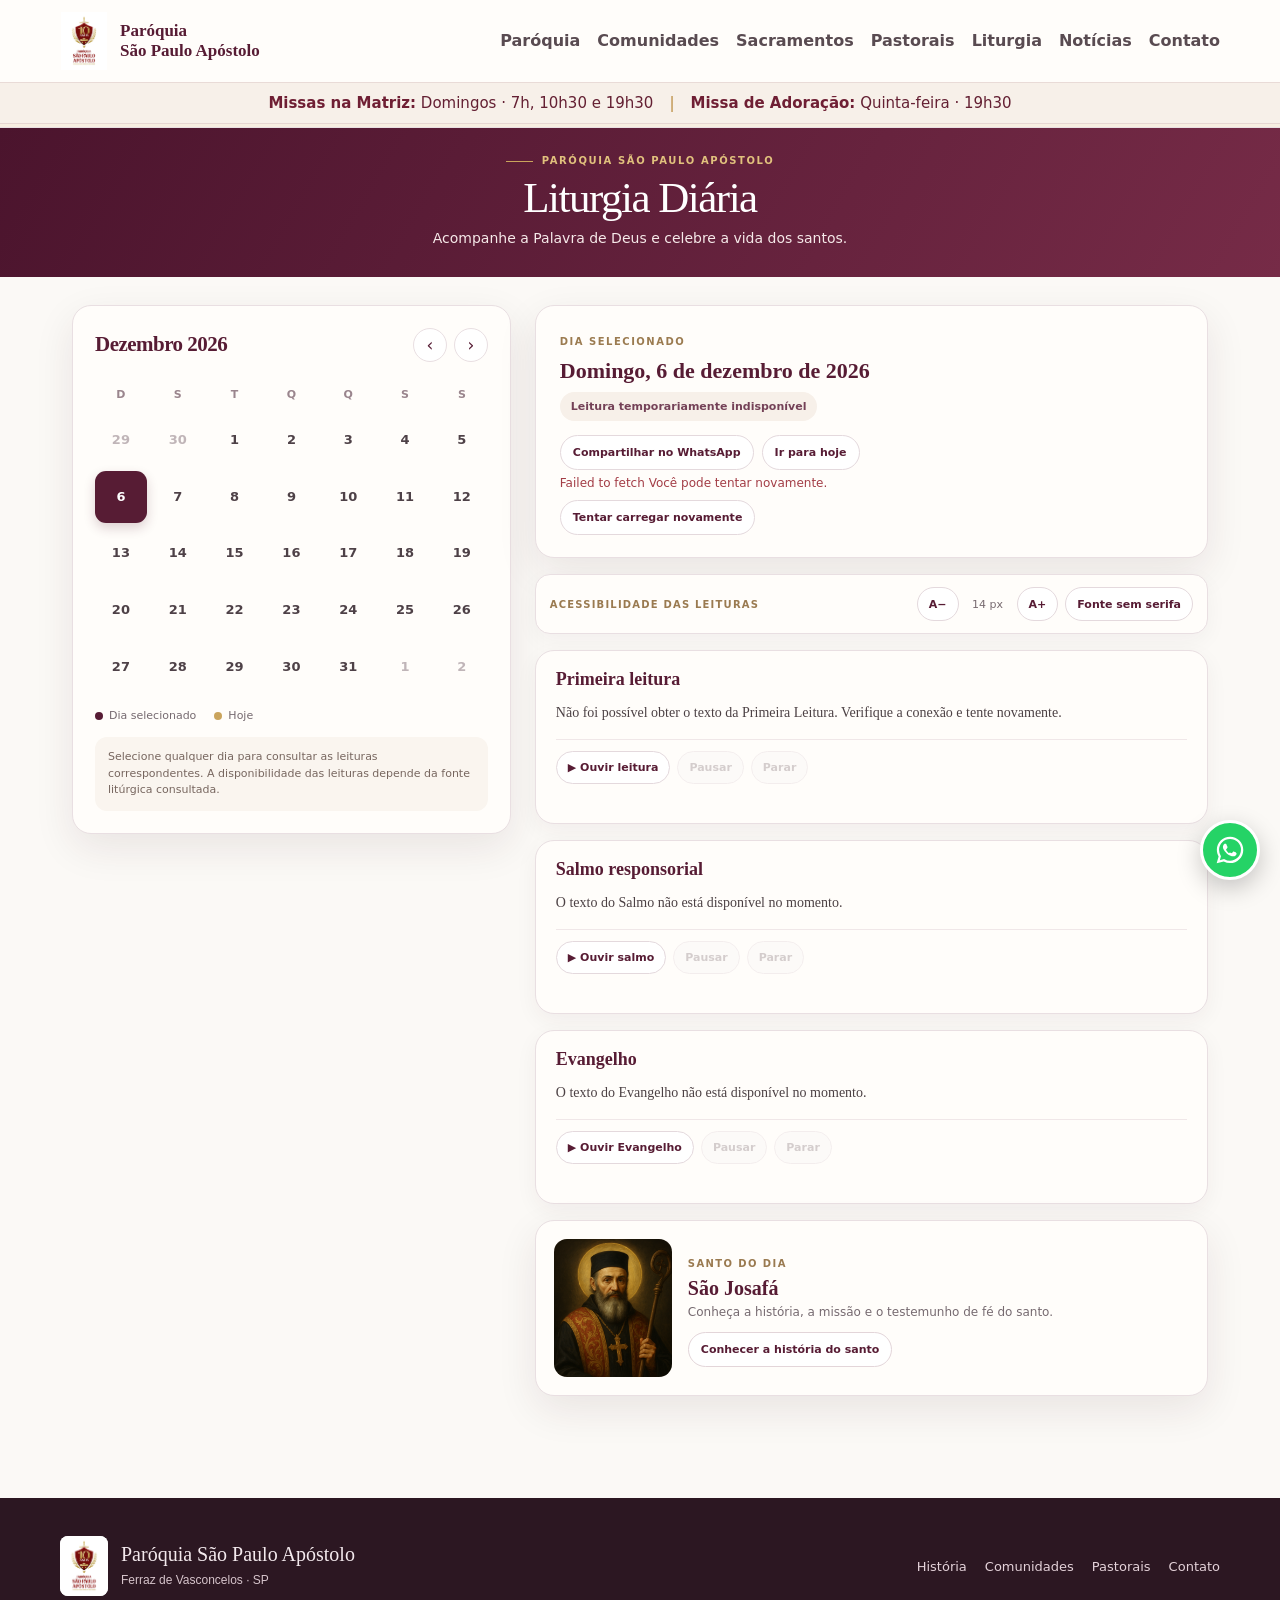
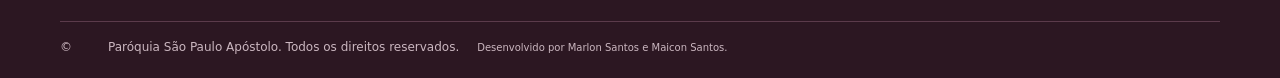
==== commit f367a8e4: "adicionado autor, meta dados de busca e rodapé do dev e design" ====
--- a/liturgia.html
+++ b/liturgia.html
@@ -4,8 +4,16 @@
   <meta charset="utf-8"/>
   <meta content="width=device-width, initial-scale=1" name="viewport"/>
   <meta content="#571c34" name="theme-color"/>
-  <meta content="Calendário litúrgico, leituras do dia e santo do dia da Paróquia São Paulo Apóstolo." name="description"/>
-  <title>Liturgia | Paróquia São Paulo Apóstolo</title>
+  <meta content="Marlon Santos e Maicon Santos" name="author"/>
+  <meta content="Liturgia diária, calendário litúrgico, leituras do dia, missas, Paróquia São Paulo Apóstolo, Ferraz de Vasconcelos" name="keywords"/>
+  <meta content="pt-BR" name="language"/>
+  <meta content="index, follow" name="robots"/>
+  <meta content="Confira o calendário litúrgico e as leituras do dia da Paróquia São Paulo Apóstolo em Ferraz de Vasconcelos/SP." name="description"/>
+  <meta content="Liturgia Diária | Paróquia São Paulo Apóstolo" property="og:title"/>
+  <meta content="website" property="og:type"/>
+  <meta content="pt_BR" property="og:locale"/>
+  <meta content="Calendário litúrgico e leituras do dia da Paróquia São Paulo Apóstolo em Ferraz de Vasconcelos." property="og:description"/>
+  <title>Liturgia Diária e Calendário Litúrgico | Paróquia São Paulo Apóstolo</title>
   <link rel="stylesheet" href="css/style.css"/>
 </head>
 <body>
@@ -109,7 +117,6 @@
       <p>Como pastor, dedicou sua vida à unidade dos cristãos e à comunhão com a Igreja de Roma, preservando a tradição litúrgica bizantina. Cuidava dos pobres, visitava suas comunidades e promovia a formação do clero.</p>
       <p>Em 12 de novembro de 1623, durante uma visita pastoral a Vitebsk, foi morto por opositores. Sua morte foi reconhecida como martírio. Foi canonizado pelo Papa Pio IX em 1867.</p>
       <div class="saint-dialog-note"><strong>Seu testemunho:</strong> São Josafá é lembrado pelo compromisso com a unidade, pela coragem diante das dificuldades e pelo serviço pastoral ao povo de Deus.</div>
-      <a class="saint-link" href="https://www.vaticannews.va/pt/santo-do-dia/11/12/s--josafa-kuncewicz--bispo-e-martir.html" rel="noopener" target="_blank">Fonte: Vatican News ↗</a>
     </div>
   </div>
 </main>
@@ -120,7 +127,7 @@
       <div class="footer-brand"><img alt="Logo da Paróquia" src="imgs/logo/logo-paroquia.png"/><strong>Paróquia São Paulo Apóstolo<br/><small style="font:12px Arial;color:#d6c4cb">Ferraz de Vasconcelos · SP</small></strong></div>
       <div class="footer-links"><a href="index.html#historia">História</a><a href="index.html#comunidades">Comunidades</a><a href="index.html#pastorais">Pastorais</a><a href="index.html#contato">Contato</a></div>
     </div>
-    <div class="copyright">© <span id="year"></span> Paróquia São Paulo Apóstolo. Todos os direitos reservados.</div>
+    <div class="copyright">© <span id="year"></span> Paróquia São Paulo Apóstolo. Todos os direitos reservados.<br/><small>Desenvolvido por Marlon Santos e Maicon Santos.</small></div>
   </div>
 </footer>
 <script src="js/script.js"></script>
--- a/css/style.css
+++ b/css/style.css
@@ -3805,7 +3805,7 @@
 .mobile-nav-backdrop {
   position:fixed;
   inset:0;
-  z-index:85;
+  z-index:40;
   background:rgba(28,10,20,.48);
   border:0;
   opacity:0;
@@ -3819,6 +3819,9 @@
 }
 /* Responsivo: telas de até 960px */
 @media(max-width:960px) {
+  header.topbar {
+    backdrop-filter:none;
+  }
   .topbar .nav {
     position:relative;
   }
@@ -3877,7 +3880,7 @@
     width:36px!important;
   }
   body.mobile-nav-open {
-    overflow:hidden;
+    overflow:visible;
   }
   .nav-action {
     display:none!important;
@@ -5785,6 +5788,60 @@
   #parishContactForm button[type="submit"] {
     grid-column:1!important;
     justify-self:stretch!important;
+  }
+}
+@media(max-width:600px) {
+  .modal-backdrop.secretary-modal-open {
+    padding:8px;
+  }
+  .modal.secretary-modal {
+    box-sizing:border-box;
+    width:min(100%,360px);
+    max-height:72vh;
+    max-height:min(72dvh,640px);
+    padding:14px;
+    border-radius:16px;
+    overflow-x:hidden;
+    overscroll-behavior:contain;
+  }
+  .secretary-whatsapp-modal {
+    min-width:0;
+  }
+  .secretary-whatsapp-modal h2 {
+    margin:4px 0 6px;
+    font-size:clamp(22px,6.4vw,27px);
+    line-height:1.12;
+  }
+  .secretary-modal-intro {
+    margin-bottom:12px;
+    font-size:13px;
+    line-height:1.45;
+  }
+  .secretary-whatsapp-form {
+    gap:10px;
+  }
+  .secretary-whatsapp-form>label {
+    gap:5px;
+    font-size:12px;
+  }
+  .secretary-whatsapp-form input,
+  .secretary-whatsapp-form select,
+  .secretary-whatsapp-form textarea {
+    padding:10px 11px;
+    font-size:14px;
+  }
+  .secretary-whatsapp-form textarea {
+    min-height:84px;
+    max-height:130px;
+  }
+  .secretary-whatsapp-form button {
+    min-width:0;
+    justify-self:stretch;
+    width:100%;
+    padding:11px 14px;
+  }
+  .secretary-modal-note {
+    font-size:10px;
   }
 }
 
@@ -6327,12 +6384,14 @@
   }
   .daily-ribbon-inner {
     flex-direction:column;
-    align-items:flex-start;
+    align-items:center;
     gap:8px;
   }
   .daily-ribbon-gospel {
     width:100%;
     flex-wrap:wrap;
+    justify-content:center;
+    text-align:center;
     gap:5px 9px;
   }
   .daily-ribbon-kicker {
@@ -6344,7 +6403,7 @@
     font-size:12px;
   }
   .daily-ribbon-access {
-    margin-left:auto;
+    margin-inline:auto;
     padding:5px 11px;
   }
   .daily-ribbon-divider {
@@ -8149,3 +8208,64 @@
     flex:0 1 auto;
   }
 }
+@media(max-width:860px) {
+  .radio-mini-widget {
+    display:none!important;
+  }
+}
+@media(max-width:650px) {
+  html {
+    overflow-x:clip;
+  }
+  body {
+    overflow-x:clip;
+  }
+  .topbar .nav {
+    gap:8px;
+  }
+  .topbar .brand {
+    min-width:0;
+    flex:1 1 auto;
+  }
+  .topbar .brand span {
+    min-width:0;
+    font-size:clamp(14px,4.2vw,17px);
+  }
+  .topbar .menu-toggle {
+    flex:0 0 44px;
+  }
+  #inicio .hero-copy {
+    min-width:0;
+    max-width:100%;
+  }
+  #inicio .hero-copy h1 {
+    max-width:100%;
+    font-size:clamp(30px,9vw,42px);
+  }
+  #inicio .hero-quote {
+    display:flex!important;
+    width:100%;
+    max-width:100%;
+    min-width:0;
+  }
+  #inicio .hero-quote span {
+    width:100%;
+    max-width:100%;
+    white-space:normal;
+    overflow-wrap:anywhere;
+  }
+  .agenda-grid {
+    grid-template-columns:minmax(0,1fr);
+  }
+  .agenda-card {
+    width:100%;
+    min-width:0;
+  }
+  .sacraments-heading p,
+  #reze .section-head p {
+    width:100%;
+    max-width:100%!important;
+    white-space:normal!important;
+    overflow-wrap:anywhere;
+  }
+}
